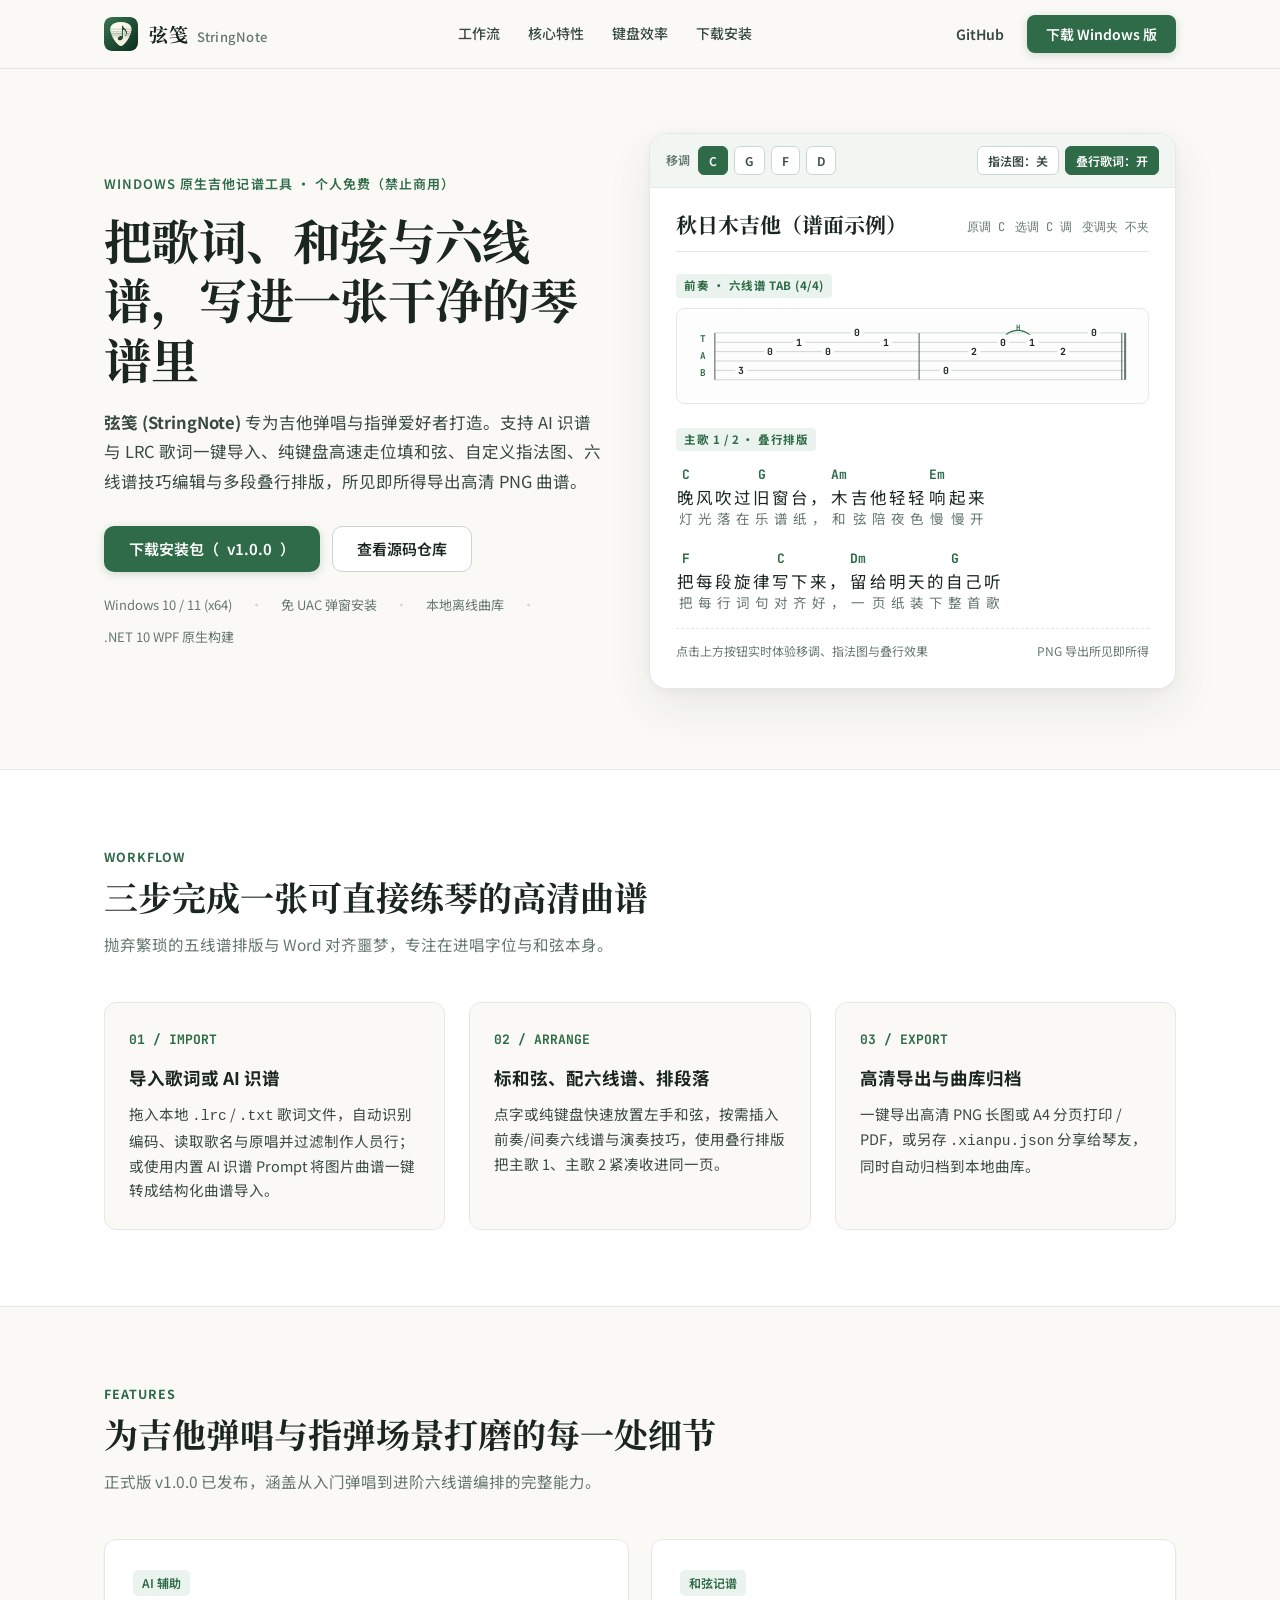
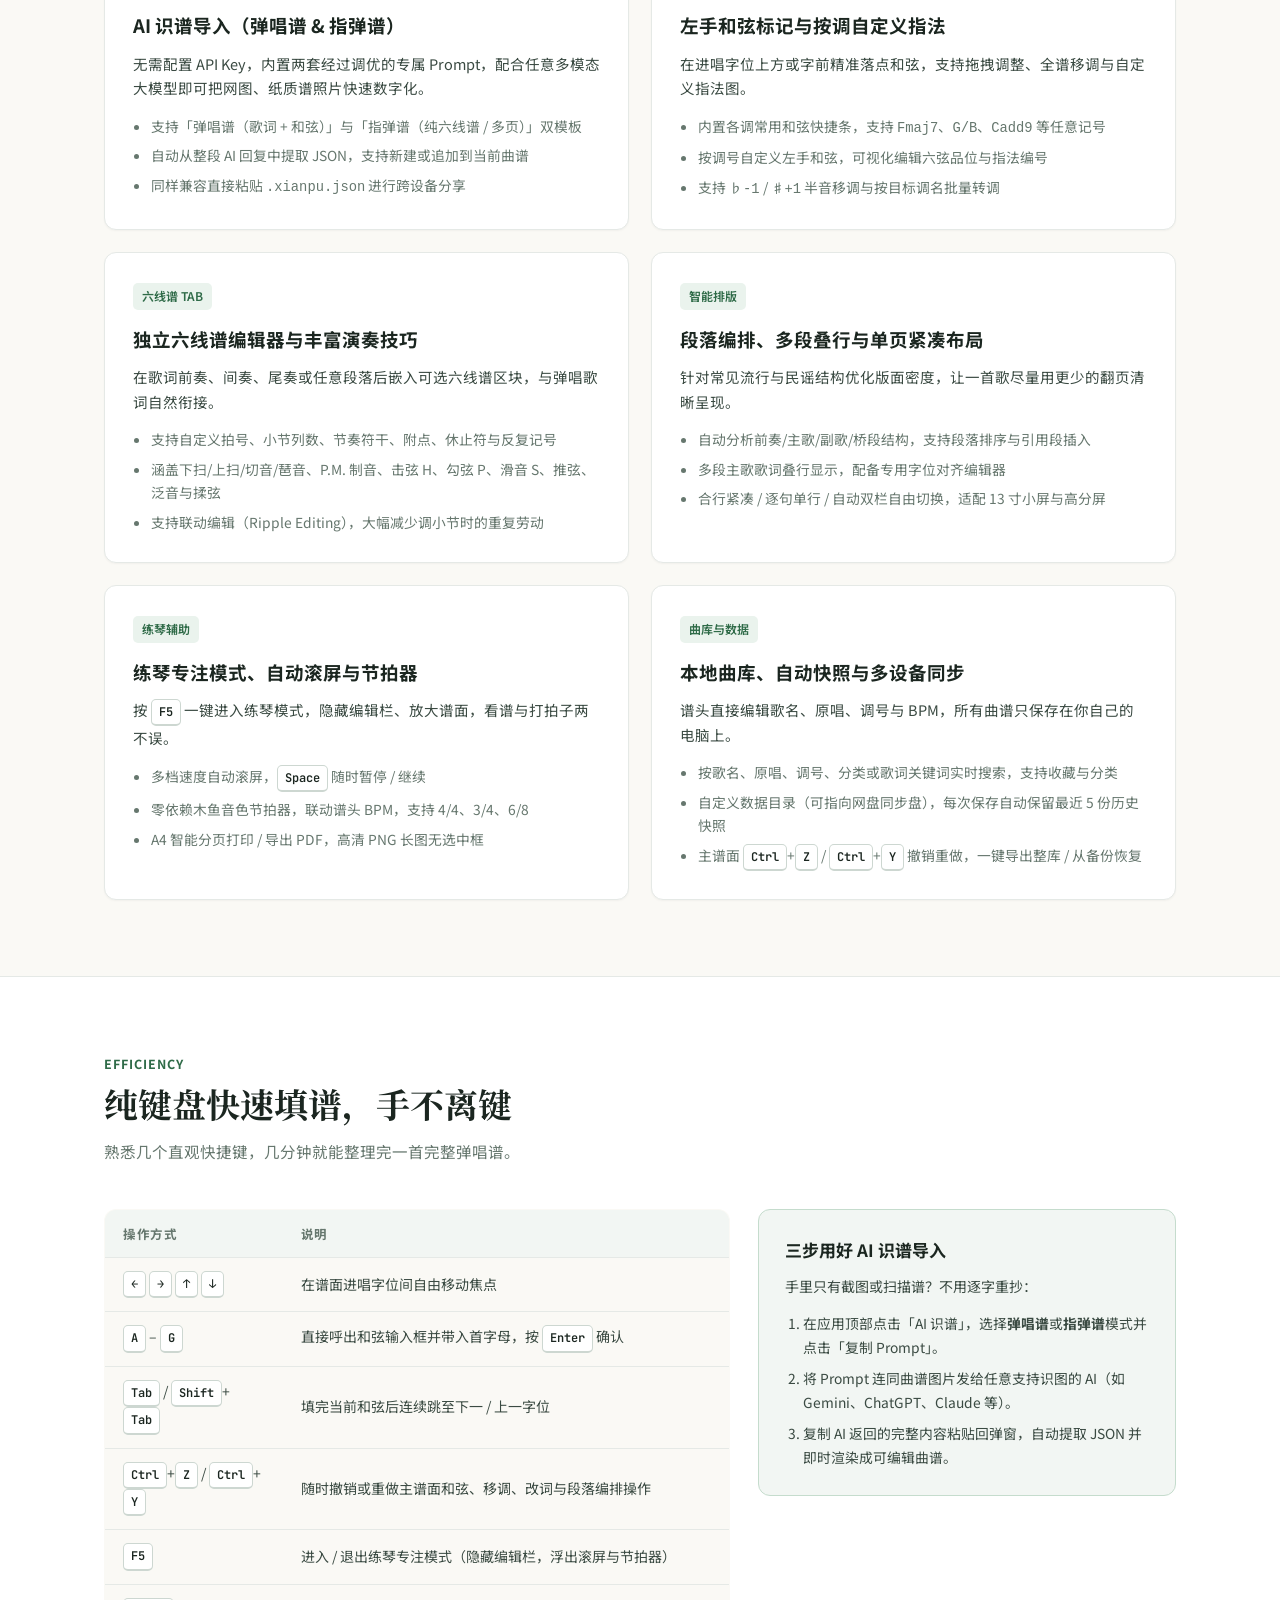
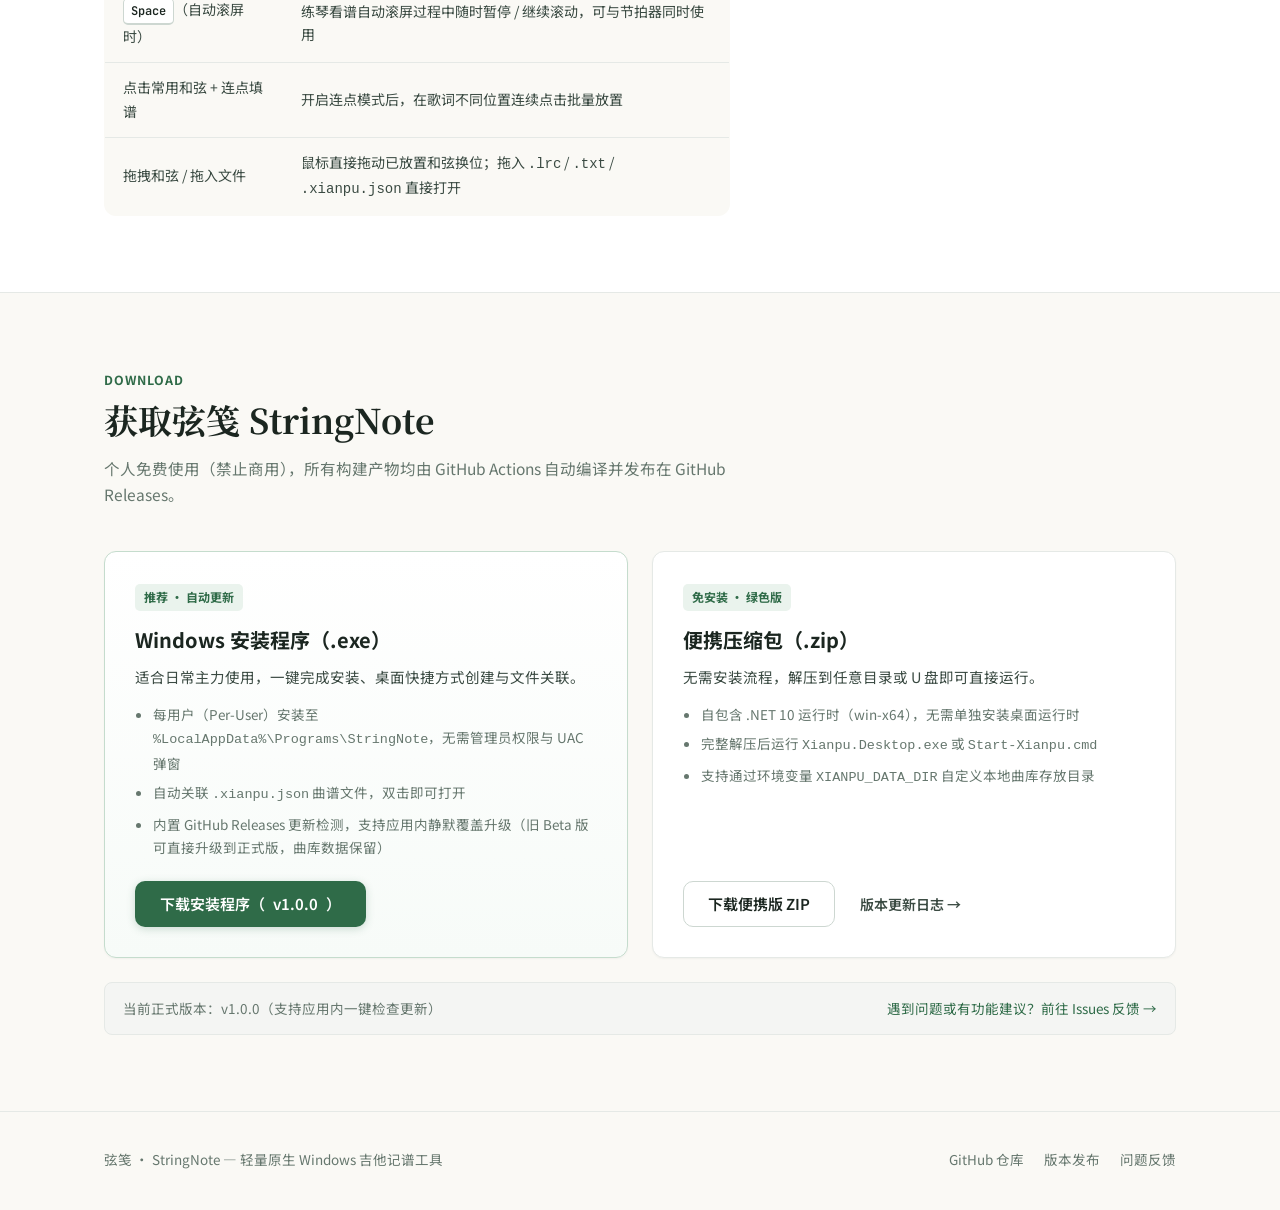
==== docs/index.html @ 348c4fc4 "docs: refresh README, AGENTS and site for v1.0.0 features" ====
<!DOCTYPE html>
<html lang="zh-CN">
<head>
  <meta charset="UTF-8" />
  <meta name="viewport" content="width=device-width, initial-scale=1.0" />
  <title>弦笺 · StringNote — Windows 原生吉他歌词与六线谱记谱工具</title>
  <meta name="description" content="弦笺 (StringNote) 是一款面向 Windows 的轻量原生吉他记谱桌面软件，支持 AI 识谱导入、LRC 歌词与左手和弦可视化标记、六线谱 TAB 编辑、多段叠行排版与高清 PNG 导出。" />
  <meta property="og:title" content="弦笺 · StringNote — 极简吉他弹唱与指弹记谱工具" />
  <meta property="og:description" content="导入 LRC 歌词或使用 AI 识谱，快速标记左手和弦与六线谱，导出紧凑高清曲谱图片。" />
  <meta property="og:type" content="website" />
  <meta property="og:url" content="https://li-songbai.github.io/StringNote/" />
  <link rel="icon" type="image/png" href="./favicon.png" />
  <link rel="apple-touch-icon" href="./logo.png" />
  <link rel="preconnect" href="https://fonts.googleapis.com" />
  <link rel="preconnect" href="https://fonts.gstatic.com" crossorigin />
  <link href="https://fonts.googleapis.com/css2?family=JetBrains+Mono:wght@500;700&family=Noto+Sans+SC:wght@400;500;600;700&family=Noto+Serif+SC:wght@600;700&display=swap" rel="stylesheet" />
  <link rel="stylesheet" href="./styles.css" />
</head>
<body>
  <header class="site-header">
    <div class="container header-inner">
      <a class="brand" href="#top" aria-label="弦笺 StringNote 首页">
        <img src="./logo.png" alt="弦笺 StringNote Logo" width="34" height="34" style="border-radius:8px; display:block;" />
        <span class="brand-text">
          <span class="brand-cn">弦笺</span>
          <span class="brand-en">StringNote</span>
        </span>
      </a>

      <nav class="nav-links" aria-label="主导航">
        <a href="#workflow">工作流</a>
        <a href="#features">核心特性</a>
        <a href="#shortcuts">键盘效率</a>
        <a href="#download">下载安装</a>
      </nav>

      <div class="header-actions">
        <a class="btn btn-ghost" href="https://github.com/li-songbai/StringNote" target="_blank" rel="noopener noreferrer">GitHub</a>
        <a class="btn btn-primary" href="#download">下载 Windows 版</a>
      </div>
    </div>
  </header>

  <main id="top">
    <!-- ─── Hero ──────────────────────────────────────────────── -->
    <section class="hero">
      <div class="container hero-grid">
        <div class="hero-copy">
          <p class="hero-eyebrow">Windows 原生吉他记谱工具 · 个人免费（禁止商用）</p>
          <h1 class="hero-title">把歌词、和弦与六线谱，写进一张干净的琴谱里</h1>
          <p class="hero-subtitle">
            <strong>弦笺 (StringNote)</strong> 专为吉他弹唱与指弹爱好者打造。支持 AI 识谱与 LRC 歌词一键导入、纯键盘高速走位填和弦、自定义指法图、六线谱技巧编辑与多段叠行排版，所见即所得导出高清 PNG 曲谱。
          </p>

          <div class="hero-cta">
            <a id="hero-download-btn" class="btn btn-primary btn-lg" href="https://github.com/li-songbai/StringNote/releases/latest/download/StringNote-Setup-1.0.0.exe" target="_blank" rel="noopener noreferrer">
              下载安装包（<span data-latest-version>v1.0.0</span>）
            </a>
            <a class="btn btn-secondary btn-lg" href="https://github.com/li-songbai/StringNote" target="_blank" rel="noopener noreferrer">
              查看源码仓库
            </a>
          </div>

          <div class="hero-meta">
            <span class="hero-meta-item">Windows 10 / 11 (x64)</span>
            <span class="meta-sep">·</span>
            <span class="hero-meta-item">免 UAC 弹窗安装</span>
            <span class="meta-sep">·</span>
            <span class="hero-meta-item">本地离线曲库</span>
            <span class="meta-sep">·</span>
            <span class="hero-meta-item">.NET 10 WPF 原生构建</span>
          </div>
        </div>

        <!-- ─── Interactive Score Sheet Preview ────────────────── -->
        <div class="sheet-stage" aria-label="交互式谱面预览">
          <div class="sheet-toolbar">
            <div class="sheet-controls-group" role="group" aria-label="一键移调体验">
              <span class="control-label">移调</span>
              <button type="button" class="chip-btn active" data-key="C">C</button>
              <button type="button" class="chip-btn" data-key="G">G</button>
              <button type="button" class="chip-btn" data-key="F">F</button>
              <button type="button" class="chip-btn" data-key="D">D</button>
            </div>
            <div class="sheet-controls-group">
              <button type="button" id="toggle-chord-mode" class="chip-btn">指法图：关</button>
              <button type="button" id="toggle-stacked-lyrics" class="chip-btn active">叠行歌词：开</button>
            </div>
          </div>

          <div class="sheet-body">
            <div class="sheet-song-head">
              <h2 class="sheet-song-title">秋日木吉他（谱面示例）</h2>
              <div class="sheet-song-tags">
                <span>原调 C</span>
                <span id="sheet-key-tag">选调 C 调</span>
                <span id="sheet-capo-tag">变调夹 不夹</span>
              </div>
            </div>

            <div class="sheet-part-label">前奏 · 六线谱 TAB (4/4)</div>
            <div class="sheet-tab-preview" aria-label="六线谱示例">
              <svg class="sheet-tab-svg" viewBox="0 0 520 82" xmlns="http://www.w3.org/2000/svg">
                <!-- TAB label -->
                <text x="10" y="25" font-family="JetBrains Mono, monospace" font-size="11" font-weight="700" fill="#2F6B48">T</text>
                <text x="10" y="45" font-family="JetBrains Mono, monospace" font-size="11" font-weight="700" fill="#2F6B48">A</text>
                <text x="10" y="65" font-family="JetBrains Mono, monospace" font-size="11" font-weight="700" fill="#2F6B48">B</text>
                <!-- 6 strings -->
                <g stroke="#C8D3CD" stroke-width="1">
                  <line x1="28" y1="14" x2="510" y2="14" />
                  <line x1="28" y1="25" x2="510" y2="25" />
                  <line x1="28" y1="36" x2="510" y2="36" />
                  <line x1="28" y1="47" x2="510" y2="47" />
                  <line x1="28" y1="58" x2="510" y2="58" />
                  <line x1="28" y1="69" x2="510" y2="69" />
                </g>
                <!-- Barlines -->
                <g stroke="#66776E" stroke-width="1.4">
                  <line x1="28" y1="14" x2="28" y2="69" />
                  <line x1="268" y1="14" x2="268" y2="69" />
                  <line x1="506" y1="14" x2="506" y2="69" />
                  <line x1="510" y1="14" x2="510" y2="69" stroke-width="2.4" />
                </g>
                <!-- Bar 1 arpeggio (C) -->
                <g font-family="JetBrains Mono, monospace" font-size="11.5" font-weight="700" fill="#1B2620" text-anchor="middle">
                  <rect x="52" y="51" width="14" height="13" fill="#FCFDFC" /><text x="59" y="62">3</text>
                  <rect x="86" y="29" width="14" height="13" fill="#FCFDFC" /><text x="93" y="40">0</text>
                  <rect x="120" y="18" width="14" height="13" fill="#FCFDFC" /><text x="127" y="29">1</text>
                  <rect x="154" y="29" width="14" height="13" fill="#FCFDFC" /><text x="161" y="40">0</text>
                  <rect x="188" y="7" width="14" height="13" fill="#FCFDFC" /><text x="195" y="18">0</text>
                  <rect x="222" y="18" width="14" height="13" fill="#FCFDFC" /><text x="229" y="29">1</text>
                </g>
                <!-- Bar 2 arpeggio with Hammer-on (Am) -->
                <g font-family="JetBrains Mono, monospace" font-size="11.5" font-weight="700" fill="#1B2620" text-anchor="middle">
                  <rect x="292" y="51" width="14" height="13" fill="#FCFDFC" /><text x="299" y="62">0</text>
                  <rect x="326" y="29" width="14" height="13" fill="#FCFDFC" /><text x="333" y="40">2</text>
                  <rect x="360" y="18" width="14" height="13" fill="#FCFDFC" /><text x="367" y="29">0</text>
                  <rect x="394" y="18" width="14" height="13" fill="#FCFDFC" /><text x="401" y="29">1</text>
                  <path d="M 370 16 Q 384 6 398 16" fill="none" stroke="#2F6B48" stroke-width="1.3" />
                  <text x="384" y="10" font-size="8.5" fill="#2F6B48">H</text>
                  <rect x="430" y="29" width="14" height="13" fill="#FCFDFC" /><text x="437" y="40">2</text>
                  <rect x="466" y="7" width="14" height="13" fill="#FCFDFC" /><text x="473" y="18">0</text>
                </g>
              </svg>
            </div>

            <div class="sheet-part-label">主歌 1 / 2 · 叠行排版</div>
            <div id="interactive-lyrics" class="lyric-block"></div>

            <div class="sheet-hint">
              <span>点击上方按钮实时体验移调、指法图与叠行效果</span>
              <span>PNG 导出所见即所得</span>
            </div>
          </div>
        </div>
      </div>
    </section>

    <!-- ─── Workflow ──────────────────────────────────────────── -->
    <section id="workflow" class="section section-alt">
      <div class="container">
        <div class="section-header">
          <p class="section-kicker">Workflow</p>
          <h2 class="section-title">三步完成一张可直接练琴的高清曲谱</h2>
          <p class="section-desc">抛弃繁琐的五线谱排版与 Word 对齐噩梦，专注在进唱字位与和弦本身。</p>
        </div>

        <div class="workflow-grid">
          <article class="step-card">
            <div class="step-num">01 / IMPORT</div>
            <h3>导入歌词或 AI 识谱</h3>
            <p>拖入本地 <code>.lrc</code> / <code>.txt</code> 歌词文件，自动识别编码、读取歌名与原唱并过滤制作人员行；或使用内置 AI 识谱 Prompt 将图片曲谱一键转成结构化曲谱导入。</p>
          </article>
          <article class="step-card">
            <div class="step-num">02 / ARRANGE</div>
            <h3>标和弦、配六线谱、排段落</h3>
            <p>点字或纯键盘快速放置左手和弦，按需插入前奏/间奏六线谱与演奏技巧，使用叠行排版把主歌 1、主歌 2 紧凑收进同一页。</p>
          </article>
          <article class="step-card">
            <div class="step-num">03 / EXPORT</div>
            <h3>高清导出与曲库归档</h3>
            <p>一键导出高清 PNG 长图或 A4 分页打印 / PDF，或另存 <code>.xianpu.json</code> 分享给琴友，同时自动归档到本地曲库。</p>
          </article>
        </div>
      </div>
    </section>

    <!-- ─── Features ──────────────────────────────────────────── -->
    <section id="features" class="section">
      <div class="container">
        <div class="section-header">
          <p class="section-kicker">Features</p>
          <h2 class="section-title">为吉他弹唱与指弹场景打磨的每一处细节</h2>
          <p class="section-desc">正式版 <span data-latest-version>v1.0.0</span> 已发布，涵盖从入门弹唱到进阶六线谱编排的完整能力。</p>
        </div>

        <div class="feature-grid">
          <article class="feature-card">
            <span class="feature-tag">AI 辅助</span>
            <h3>AI 识谱导入（弹唱谱 &amp; 指弹谱）</h3>
            <p>无需配置 API Key，内置两套经过调优的专属 Prompt，配合任意多模态大模型即可把网图、纸质谱照片快速数字化。</p>
            <ul class="feature-list">
              <li>支持「弹唱谱（歌词 + 和弦）」与「指弹谱（纯六线谱 / 多页）」双模板</li>
              <li>自动从整段 AI 回复中提取 JSON，支持新建或追加到当前曲谱</li>
              <li>同样兼容直接粘贴 <code>.xianpu.json</code> 进行跨设备分享</li>
            </ul>
          </article>

          <article class="feature-card">
            <span class="feature-tag">和弦记谱</span>
            <h3>左手和弦标记与按调自定义指法</h3>
            <p>在进唱字位上方或字前精准落点和弦，支持拖拽调整、全谱移调与自定义指法图。</p>
            <ul class="feature-list">
              <li>内置各调常用和弦快捷条，支持 <code>Fmaj7</code>、<code>G/B</code>、<code>Cadd9</code> 等任意记号</li>
              <li>按调号自定义左手和弦，可视化编辑六弦品位与指法编号</li>
              <li>支持 <code>♭-1</code> / <code>♯+1</code> 半音移调与按目标调名批量转调</li>
            </ul>
          </article>

          <article class="feature-card">
            <span class="feature-tag">六线谱 TAB</span>
            <h3>独立六线谱编辑器与丰富演奏技巧</h3>
            <p>在歌词前奏、间奏、尾奏或任意段落后嵌入可选六线谱区块，与弹唱歌词自然衔接。</p>
            <ul class="feature-list">
              <li>支持自定义拍号、小节列数、节奏符干、附点、休止符与反复记号</li>
              <li>涵盖下扫/上扫/切音/琶音、P.M. 制音、击弦 H、勾弦 P、滑音 S、推弦、泛音与揉弦</li>
              <li>支持联动编辑（Ripple Editing），大幅减少调小节时的重复劳动</li>
            </ul>
          </article>

          <article class="feature-card">
            <span class="feature-tag">智能排版</span>
            <h3>段落编排、多段叠行与单页紧凑布局</h3>
            <p>针对常见流行与民谣结构优化版面密度，让一首歌尽量用更少的翻页清晰呈现。</p>
            <ul class="feature-list">
              <li>自动分析前奏/主歌/副歌/桥段结构，支持段落排序与引用段插入</li>
              <li>多段主歌歌词叠行显示，配备专用字位对齐编辑器</li>
              <li>合行紧凑 / 逐句单行 / 自动双栏自由切换，适配 13 寸小屏与高分屏</li>
            </ul>
          </article>
          <article class="feature-card">
            <span class="feature-tag">练琴辅助</span>
            <h3>练琴专注模式、自动滚屏与节拍器</h3>
            <p>按 <kbd>F5</kbd> 一键进入练琴模式，隐藏编辑栏、放大谱面，看谱与打拍子两不误。</p>
            <ul class="feature-list">
              <li>多档速度自动滚屏，<kbd>Space</kbd> 随时暂停 / 继续</li>
              <li>零依赖木鱼音色节拍器，联动谱头 BPM，支持 4/4、3/4、6/8</li>
              <li>A4 智能分页打印 / 导出 PDF，高清 PNG 长图无选中框</li>
            </ul>
          </article>

          <article class="feature-card">
            <span class="feature-tag">曲库与数据</span>
            <h3>本地曲库、自动快照与多设备同步</h3>
            <p>谱头直接编辑歌名、原唱、调号与 BPM，所有曲谱只保存在你自己的电脑上。</p>
            <ul class="feature-list">
              <li>按歌名、原唱、调号、分类或歌词关键词实时搜索，支持收藏与分类</li>
              <li>自定义数据目录（可指向网盘同步盘），每次保存自动保留最近 5 份历史快照</li>
              <li>主谱面 <kbd>Ctrl</kbd>+<kbd>Z</kbd> / <kbd>Ctrl</kbd>+<kbd>Y</kbd> 撤销重做，一键导出整库 / 从备份恢复</li>
            </ul>
          </article>
        </div>
      </div>
    </section>

    <!-- ─── Shortcuts & AI Workflow ────────────────────────────── -->
    <section id="shortcuts" class="section section-alt">
      <div class="container">
        <div class="section-header">
          <p class="section-kicker">Efficiency</p>
          <h2 class="section-title">纯键盘快速填谱，手不离键</h2>
          <p class="section-desc">熟悉几个直观快捷键，几分钟就能整理完一首完整弹唱谱。</p>
        </div>

        <div class="shortcuts-wrap">
          <table class="shortcut-table">
            <thead>
              <tr>
                <th>操作方式</th>
                <th>说明</th>
              </tr>
            </thead>
            <tbody>
              <tr>
                <td><kbd>←</kbd> <kbd>→</kbd> <kbd>↑</kbd> <kbd>↓</kbd></td>
                <td>在谱面进唱字位间自由移动焦点</td>
              </tr>
              <tr>
                <td><kbd>A</kbd> – <kbd>G</kbd></td>
                <td>直接呼出和弦输入框并带入首字母，按 <kbd>Enter</kbd> 确认</td>
              </tr>
              <tr>
                <td><kbd>Tab</kbd> / <kbd>Shift</kbd>+<kbd>Tab</kbd></td>
                <td>填完当前和弦后连续跳至下一 / 上一字位</td>
              </tr>
              <tr>
                <td><kbd>Ctrl</kbd>+<kbd>Z</kbd> / <kbd>Ctrl</kbd>+<kbd>Y</kbd></td>
                <td>随时撤销或重做主谱面和弦、移调、改词与段落编排操作</td>
              </tr>
              <tr>
                <td><kbd>F5</kbd></td>
                <td>进入 / 退出练琴专注模式（隐藏编辑栏，浮出滚屏与节拍器）</td>
              </tr>
              <tr>
                <td><kbd>Space</kbd>（自动滚屏时）</td>
                <td>练琴看谱自动滚屏过程中随时暂停 / 继续滚动，可与节拍器同时使用</td>
              </tr>
              <tr>
                <td>点击常用和弦 + 连点填谱</td>
                <td>开启连点模式后，在歌词不同位置连续点击批量放置</td>
              </tr>
              <tr>
                <td>拖拽和弦 / 拖入文件</td>
                <td>鼠标直接拖动已放置和弦换位；拖入 <code>.lrc</code> / <code>.txt</code> / <code>.xianpu.json</code> 直接打开</td>
              </tr>
            </tbody>
          </table>

          <aside class="ai-tip-box">
            <h3>三步用好 AI 识谱导入</h3>
            <p>手里只有截图或扫描谱？不用逐字重抄：</p>
            <ol class="ai-steps">
              <li>在应用顶部点击「AI 识谱」，选择<strong>弹唱谱</strong>或<strong>指弹谱</strong>模式并点击「复制 Prompt」。</li>
              <li>将 Prompt 连同曲谱图片发给任意支持识图的 AI（如 Gemini、ChatGPT、Claude 等）。</li>
              <li>复制 AI 返回的完整内容粘贴回弹窗，自动提取 JSON 并即时渲染成可编辑曲谱。</li>
            </ol>
          </aside>
        </div>
      </div>
    </section>

    <!-- ─── Download ──────────────────────────────────────────── -->
    <section id="download" class="section">
      <div class="container">
        <div class="section-header">
          <p class="section-kicker">Download</p>
          <h2 class="section-title">获取弦笺 StringNote</h2>
          <p class="section-desc">个人免费使用（禁止商用），所有构建产物均由 GitHub Actions 自动编译并发布在 GitHub Releases。</p>
        </div>

        <div class="download-grid">
          <article class="download-card recommended">
            <div>
              <span class="download-badge">推荐 · 自动更新</span>
              <h3>Windows 安装程序（.exe）</h3>
              <p>适合日常主力使用，一键完成安装、桌面快捷方式创建与文件关联。</p>
              <ul class="download-notes">
                <li>每用户（Per-User）安装至 <code>%LocalAppData%\Programs\StringNote</code>，无需管理员权限与 UAC 弹窗</li>
                <li>自动关联 <code>.xianpu.json</code> 曲谱文件，双击即可打开</li>
                <li>内置 GitHub Releases 更新检测，支持应用内静默覆盖升级（旧 Beta 版可直接升级到正式版，曲库数据保留）</li>
              </ul>
            </div>
            <div class="download-actions">
              <a id="download-setup-btn" class="btn btn-primary btn-lg" href="https://github.com/li-songbai/StringNote/releases/latest/download/StringNote-Setup-1.0.0.exe" target="_blank" rel="noopener noreferrer">
                下载安装程序（<span data-latest-version>v1.0.0</span>）
              </a>
            </div>
          </article>

          <article class="download-card">
            <div>
              <span class="download-badge">免安装 · 绿色版</span>
              <h3>便携压缩包（.zip）</h3>
              <p>无需安装流程，解压到任意目录或 U 盘即可直接运行。</p>
              <ul class="download-notes">
                <li>自包含 .NET 10 运行时（win-x64），无需单独安装桌面运行时</li>
                <li>完整解压后运行 <code>Xianpu.Desktop.exe</code> 或 <code>Start-Xianpu.cmd</code></li>
                <li>支持通过环境变量 <code>XIANPU_DATA_DIR</code> 自定义本地曲库存放目录</li>
              </ul>
            </div>
            <div class="download-actions">
              <a id="download-portable-btn" class="btn btn-secondary btn-lg" href="https://github.com/li-songbai/StringNote/releases/latest/download/StringNote-Portable-win-x64-1.0.0.zip" target="_blank" rel="noopener noreferrer">
                下载便携版 ZIP
              </a>
              <a class="btn btn-ghost" href="https://github.com/li-songbai/StringNote/releases" target="_blank" rel="noopener noreferrer">
                版本更新日志 →
              </a>
            </div>
          </article>
        </div>

        <div class="release-status">
          <span id="release-meta-text">当前正式版本：v1.0.0（支持应用内一键检查更新）</span>
          <a href="https://github.com/li-songbai/StringNote/issues" target="_blank" rel="noopener noreferrer">遇到问题或有功能建议？前往 Issues 反馈 →</a>
        </div>
      </div>
    </section>
  </main>

  <footer class="site-footer">
    <div class="container footer-inner">
      <div>弦笺 · StringNote — 轻量原生 Windows 吉他记谱工具</div>
      <div class="footer-links">
        <a href="https://github.com/li-songbai/StringNote" target="_blank" rel="noopener noreferrer">GitHub 仓库</a>
        <a href="https://github.com/li-songbai/StringNote/releases" target="_blank" rel="noopener noreferrer">版本发布</a>
        <a href="https://github.com/li-songbai/StringNote/issues" target="_blank" rel="noopener noreferrer">问题反馈</a>
      </div>
    </div>
  </footer>

  <script src="./app.js"></script>
</body>
</html>
---- docs/styles.css ----
:root {
  --bg-paper: #FAF9F5;
  --bg-surface: #FFFFFF;
  --bg-tint: #F2F6F3;
  --bg-subtle: #F4F5F3;

  --brand: #2F6B48;
  --brand-hover: #245538;
  --brand-soft: #EAF3ED;
  --brand-border: #C5DCCD;

  --ink-primary: #1B2620;
  --ink-body: #3A4A42;
  --ink-muted: #66776E;
  --ink-faint: #8FA097;

  --border-subtle: #E5E9E6;
  --border-strong: #CDD7D1;

  --shadow-sm: 0 1px 2px rgba(27, 38, 32, 0.04);
  --shadow-md: 0 10px 30px rgba(27, 38, 32, 0.06), 0 2px 6px rgba(27, 38, 32, 0.03);
  --shadow-sheet: 0 18px 46px rgba(27, 38, 32, 0.08), 0 2px 8px rgba(27, 38, 32, 0.04);

  --radius-sm: 8px;
  --radius-md: 12px;
  --radius-lg: 18px;

  --font-serif: "Noto Serif SC", "Songti SC", "STSong", Georgia, serif;
  --font-sans: "Noto Sans SC", -apple-system, BlinkMacSystemFont, "Segoe UI", "Microsoft YaHei UI", sans-serif;
  --font-mono: "JetBrains Mono", "Cascadia Code", Consolas, monospace;

  --max-width: 1120px;
}

*, *::before, *::after {
  box-sizing: border-box;
}

html {
  scroll-behavior: smooth;
  font-size: 16px;
}

body {
  margin: 0;
  font-family: var(--font-sans);
  color: var(--ink-body);
  background-color: var(--bg-paper);
  line-height: 1.7;
  -webkit-font-smoothing: antialiased;
}

a {
  color: var(--brand);
  text-decoration: none;
  transition: color 0.18s ease;
}

a:hover {
  color: var(--brand-hover);
}

.container {
  width: 100%;
  max-width: var(--max-width);
  margin: 0 auto;
  padding: 0 24px;
}

/* ─── Header ─────────────────────────────────────────────── */
.site-header {
  position: sticky;
  top: 0;
  z-index: 50;
  background: rgba(250, 249, 245, 0.88);
  backdrop-filter: blur(12px);
  border-bottom: 1px solid var(--border-subtle);
}

.header-inner {
  display: flex;
  align-items: center;
  justify-content: space-between;
  height: 68px;
  gap: 20px;
}

.brand {
  display: inline-flex;
  align-items: center;
  gap: 11px;
  color: var(--ink-primary);
  font-weight: 700;
}

.brand-mark {
  width: 34px;
  height: 34px;
  border-radius: 9px;
  background: var(--brand);
  color: #FFFFFF;
  display: inline-flex;
  align-items: center;
  justify-content: center;
  font-family: var(--font-serif);
  font-size: 18px;
  font-weight: 700;
  box-shadow: 0 2px 6px rgba(47, 107, 72, 0.25);
}

.brand-text {
  display: flex;
  align-items: baseline;
  gap: 8px;
}

.brand-cn {
  font-family: var(--font-serif);
  font-size: 19px;
  letter-spacing: 0.04em;
}

.brand-en {
  font-size: 13px;
  font-weight: 500;
  color: var(--ink-muted);
  letter-spacing: 0.02em;
}

.nav-links {
  display: flex;
  align-items: center;
  gap: 28px;
}

.nav-links a {
  font-size: 14px;
  font-weight: 500;
  color: var(--ink-body);
}

.nav-links a:hover {
  color: var(--brand);
}

.header-actions {
  display: flex;
  align-items: center;
  gap: 10px;
}

/* ─── Buttons ────────────────────────────────────────────── */
.btn {
  display: inline-flex;
  align-items: center;
  justify-content: center;
  gap: 8px;
  padding: 10px 18px;
  border-radius: var(--radius-sm);
  font-size: 14px;
  font-weight: 600;
  line-height: 1.2;
  cursor: pointer;
  border: 1px solid transparent;
  transition: background-color 0.18s ease, border-color 0.18s ease, transform 0.14s ease, box-shadow 0.18s ease;
  white-space: nowrap;
}

.btn:active {
  transform: translateY(1px);
}

.btn-primary {
  background: var(--brand);
  color: #FFFFFF;
  box-shadow: 0 2px 8px rgba(47, 107, 72, 0.22);
}

.btn-primary:hover {
  background: var(--brand-hover);
  color: #FFFFFF;
  box-shadow: 0 4px 12px rgba(36, 85, 56, 0.28);
}

.btn-secondary {
  background: var(--bg-surface);
  color: var(--ink-primary);
  border-color: var(--border-strong);
}

.btn-secondary:hover {
  background: var(--bg-tint);
  border-color: var(--brand-border);
  color: var(--brand-hover);
}

.btn-ghost {
  background: transparent;
  color: var(--ink-body);
  padding: 8px 12px;
}

.btn-ghost:hover {
  background: var(--bg-tint);
  color: var(--brand);
}

.btn-lg {
  padding: 13px 24px;
  font-size: 15px;
  border-radius: 10px;
}

/* ─── Hero ───────────────────────────────────────────────── */
.hero {
  padding: 64px 0 80px;
}

.hero-grid {
  display: grid;
  grid-template-columns: minmax(0, 1.02fr) minmax(0, 1.08fr);
  gap: 48px;
  align-items: center;
}

.hero-eyebrow {
  font-size: 13px;
  font-weight: 600;
  letter-spacing: 0.08em;
  text-transform: uppercase;
  color: var(--brand);
  margin: 0 0 14px;
}

.hero-title {
  font-family: var(--font-serif);
  font-size: clamp(32px, 4.2vw, 48px);
  line-height: 1.24;
  letter-spacing: -0.015em;
  color: var(--ink-primary);
  margin: 0 0 20px;
  font-weight: 700;
}

.hero-subtitle {
  font-size: 16.5px;
  line-height: 1.78;
  color: var(--ink-body);
  margin: 0 0 30px;
  max-width: 520px;
}

.hero-cta {
  display: flex;
  flex-wrap: wrap;
  gap: 12px;
  margin-bottom: 22px;
}

.hero-meta {
  display: flex;
  flex-wrap: wrap;
  align-items: center;
  gap: 10px 18px;
  font-size: 13px;
  color: var(--ink-muted);
}

.hero-meta-item {
  display: inline-flex;
  align-items: center;
  gap: 6px;
}

.meta-sep {
  color: var(--border-strong);
}

/* ─── Interactive Score Sheet Preview ────────────────────── */
.sheet-stage {
  background: var(--bg-surface);
  border: 1px solid var(--border-subtle);
  border-radius: var(--radius-lg);
  box-shadow: var(--shadow-sheet);
  overflow: hidden;
}

.sheet-toolbar {
  display: flex;
  flex-wrap: wrap;
  align-items: center;
  justify-content: space-between;
  gap: 10px;
  padding: 12px 16px;
  background: var(--bg-tint);
  border-bottom: 1px solid var(--border-subtle);
}

.sheet-controls-group {
  display: flex;
  align-items: center;
  gap: 6px;
  flex-wrap: wrap;
}

.control-label {
  font-size: 12px;
  color: var(--ink-muted);
  margin-right: 2px;
  font-weight: 600;
}

.chip-btn {
  appearance: none;
  border: 1px solid var(--border-strong);
  background: var(--bg-surface);
  color: var(--ink-body);
  font-family: var(--font-sans);
  font-size: 12px;
  font-weight: 600;
  padding: 5px 10px;
  border-radius: 6px;
  cursor: pointer;
  transition: all 0.16s ease;
}

.chip-btn:hover {
  border-color: var(--brand);
  color: var(--brand);
}

.chip-btn.active {
  background: var(--brand);
  border-color: var(--brand);
  color: #FFFFFF;
}

.sheet-body {
  padding: 24px 26px 26px;
  background: var(--bg-surface);
}

.sheet-song-head {
  display: flex;
  align-items: flex-end;
  justify-content: space-between;
  gap: 12px;
  padding-bottom: 14px;
  margin-bottom: 18px;
  border-bottom: 1px solid var(--border-subtle);
}

.sheet-song-title {
  font-family: var(--font-serif);
  font-size: 21px;
  font-weight: 700;
  color: var(--ink-primary);
  margin: 0;
  line-height: 1.2;
}

.sheet-song-tags {
  display: flex;
  flex-wrap: wrap;
  gap: 10px;
  font-size: 12px;
  color: var(--ink-muted);
  font-family: var(--font-mono);
}

.sheet-part-label {
  display: inline-block;
  font-size: 11.5px;
  font-weight: 700;
  color: var(--brand);
  background: var(--brand-soft);
  padding: 2px 8px;
  border-radius: 4px;
  margin-bottom: 10px;
  letter-spacing: 0.04em;
}

.sheet-tab-preview {
  margin-bottom: 20px;
  padding: 12px 14px;
  border-radius: var(--radius-sm);
  background: #FCFDFC;
  border: 1px solid var(--border-subtle);
}

.sheet-tab-svg {
  width: 100%;
  height: auto;
  display: block;
}

.lyric-block {
  display: flex;
  flex-direction: column;
  gap: 16px;
}

.lyric-line {
  display: flex;
  flex-wrap: wrap;
  align-items: flex-end;
  row-gap: 6px;
}

.lyric-cell {
  display: inline-flex;
  flex-direction: column;
  align-items: center;
  min-width: 1.05em;
  position: relative;
}

.lyric-chord-slot {
  min-height: 22px;
  display: flex;
  align-items: flex-end;
  justify-content: center;
  margin-bottom: 3px;
}

.lyric-chord-slot.diagram-mode {
  min-height: 60px;
}

.chord-name-tag {
  font-family: var(--font-mono);
  font-size: 13px;
  font-weight: 700;
  color: var(--brand);
  padding: 0 3px;
  line-height: 1.2;
}

.chord-diagram-svg {
  width: 44px;
  height: 54px;
  display: block;
}

.lyric-char {
  font-size: 16.5px;
  color: var(--ink-primary);
  line-height: 1.4;
  padding: 0 1px;
}

.lyric-char-alt {
  font-size: 13.5px;
  color: var(--ink-muted);
  line-height: 1.45;
  padding: 0 1px;
}

.sheet-hint {
  margin-top: 16px;
  padding-top: 12px;
  border-top: 1px dashed var(--border-subtle);
  display: flex;
  align-items: center;
  justify-content: space-between;
  font-size: 12px;
  color: var(--ink-muted);
}

/* ─── Sections Common ────────────────────────────────────── */
.section {
  padding: 76px 0;
  border-top: 1px solid var(--border-subtle);
}

.section-alt {
  background: var(--bg-surface);
}

.section-header {
  max-width: 640px;
  margin-bottom: 44px;
}

.section-kicker {
  font-size: 12.5px;
  font-weight: 700;
  letter-spacing: 0.08em;
  text-transform: uppercase;
  color: var(--brand);
  margin: 0 0 8px;
}

.section-title {
  font-family: var(--font-serif);
  font-size: clamp(24px, 3vw, 34px);
  line-height: 1.3;
  color: var(--ink-primary);
  margin: 0 0 12px;
  font-weight: 700;
}

.section-desc {
  font-size: 15.5px;
  color: var(--ink-muted);
  margin: 0;
}

/* ─── Workflow Steps ─────────────────────────────────────── */
.workflow-grid {
  display: grid;
  grid-template-columns: repeat(3, minmax(0, 1fr));
  gap: 24px;
}

.step-card {
  background: var(--bg-paper);
  border: 1px solid var(--border-subtle);
  border-radius: var(--radius-md);
  padding: 26px 24px;
}

.step-num {
  font-family: var(--font-mono);
  font-size: 13px;
  font-weight: 700;
  color: var(--brand);
  margin-bottom: 12px;
}

.step-card h3 {
  font-size: 17.5px;
  color: var(--ink-primary);
  margin: 0 0 10px;
  font-weight: 700;
}

.step-card p {
  font-size: 14.5px;
  color: var(--ink-body);
  margin: 0;
}

/* ─── Feature Grid ───────────────────────────────────────── */
.feature-grid {
  display: grid;
  grid-template-columns: repeat(2, minmax(0, 1fr));
  gap: 22px;
}

.feature-card {
  background: var(--bg-surface);
  border: 1px solid var(--border-subtle);
  border-radius: var(--radius-md);
  padding: 28px;
  box-shadow: var(--shadow-sm);
  transition: border-color 0.2s ease, box-shadow 0.2s ease, transform 0.2s ease;
}

.feature-card:hover {
  border-color: var(--brand-border);
  box-shadow: var(--shadow-md);
  transform: translateY(-2px);
}

.feature-tag {
  display: inline-block;
  font-size: 12px;
  font-weight: 600;
  color: var(--brand);
  background: var(--brand-soft);
  padding: 3px 9px;
  border-radius: 5px;
  margin-bottom: 14px;
}

.feature-card h3 {
  font-size: 18.5px;
  color: var(--ink-primary);
  margin: 0 0 10px;
  font-weight: 700;
}

.feature-card p {
  font-size: 14.5px;
  color: var(--ink-body);
  margin: 0 0 14px;
}

.feature-list {
  margin: 0;
  padding-left: 18px;
  font-size: 13.8px;
  color: var(--ink-muted);
  display: flex;
  flex-direction: column;
  gap: 6px;
}

/* ─── Shortcuts Table ────────────────────────────────────── */
.shortcuts-wrap {
  display: grid;
  grid-template-columns: minmax(0, 1.2fr) minmax(0, 0.8fr);
  gap: 28px;
  align-items: start;
}

.shortcut-table {
  width: 100%;
  border-collapse: collapse;
  background: var(--bg-paper);
  border: 1px solid var(--border-subtle);
  border-radius: var(--radius-md);
  overflow: hidden;
}

.shortcut-table th,
.shortcut-table td {
  padding: 13px 18px;
  text-align: left;
  border-bottom: 1px solid var(--border-subtle);
  font-size: 14px;
}

.shortcut-table th {
  font-size: 12.5px;
  font-weight: 700;
  color: var(--ink-muted);
  background: var(--bg-tint);
  letter-spacing: 0.04em;
}

.shortcut-table tr:last-child td {
  border-bottom: none;
}

kbd {
  display: inline-block;
  padding: 2px 7px;
  font-family: var(--font-mono);
  font-size: 12px;
  font-weight: 600;
  color: var(--ink-primary);
  background: var(--bg-surface);
  border: 1px solid var(--border-strong);
  border-bottom-width: 2px;
  border-radius: 5px;
}

.ai-tip-box {
  background: var(--bg-tint);
  border: 1px solid var(--brand-border);
  border-radius: var(--radius-md);
  padding: 26px;
}

.ai-tip-box h3 {
  font-size: 17px;
  color: var(--ink-primary);
  margin: 0 0 10px;
}

.ai-tip-box p {
  font-size: 14px;
  color: var(--ink-body);
  margin: 0 0 14px;
}

.ai-steps {
  margin: 0;
  padding-left: 18px;
  font-size: 13.8px;
  color: var(--ink-body);
  display: flex;
  flex-direction: column;
  gap: 8px;
}

/* ─── Download Section ───────────────────────────────────── */
.download-grid {
  display: grid;
  grid-template-columns: repeat(2, minmax(0, 1fr));
  gap: 24px;
}

.download-card {
  background: var(--bg-surface);
  border: 1px solid var(--border-subtle);
  border-radius: var(--radius-md);
  padding: 30px;
  display: flex;
  flex-direction: column;
  justify-content: space-between;
  gap: 22px;
  box-shadow: var(--shadow-sm);
}

.download-card.recommended {
  border-color: var(--brand-border);
  background: linear-gradient(180deg, #FFFFFF 0%, #F7FBF8 100%);
}

.download-badge {
  display: inline-block;
  font-size: 12px;
  font-weight: 700;
  color: var(--brand);
  background: var(--brand-soft);
  padding: 3px 9px;
  border-radius: 5px;
  margin-bottom: 12px;
}

.download-card h3 {
  font-size: 20px;
  color: var(--ink-primary);
  margin: 0 0 8px;
}

.download-card p {
  font-size: 14.5px;
  color: var(--ink-body);
  margin: 0 0 14px;
}

.download-notes {
  margin: 0;
  padding-left: 18px;
  font-size: 13.5px;
  color: var(--ink-muted);
  display: flex;
  flex-direction: column;
  gap: 6px;
}

.download-actions {
  display: flex;
  flex-wrap: wrap;
  align-items: center;
  gap: 12px;
}

.release-status {
  margin-top: 24px;
  font-size: 13.5px;
  color: var(--ink-muted);
  display: flex;
  flex-wrap: wrap;
  align-items: center;
  justify-content: space-between;
  gap: 12px;
  padding: 14px 18px;
  border-radius: var(--radius-sm);
  background: var(--bg-subtle);
  border: 1px solid var(--border-subtle);
}

/* ─── Footer ─────────────────────────────────────────────── */
.site-footer {
  padding: 36px 0 48px;
  border-top: 1px solid var(--border-subtle);
  font-size: 13.5px;
  color: var(--ink-muted);
}

.footer-inner {
  display: flex;
  flex-wrap: wrap;
  align-items: center;
  justify-content: space-between;
  gap: 16px;
}

.footer-links {
  display: flex;
  flex-wrap: wrap;
  gap: 20px;
}

.footer-links a {
  color: var(--ink-muted);
}

.footer-links a:hover {
  color: var(--brand);
}

/* ─── Responsive ─────────────────────────────────────────── */
@media (max-width: 960px) {
  .hero {
    padding: 44px 0 56px;
  }

  .hero-grid,
  .shortcuts-wrap {
    grid-template-columns: 1fr;
    gap: 32px;
  }

  .workflow-grid {
    grid-template-columns: 1fr;
  }

  .feature-grid,
  .download-grid {
    grid-template-columns: 1fr;
  }
}

@media (max-width: 720px) {
  .nav-links {
    display: none;
  }

  .sheet-body {
    padding: 18px 16px 20px;
  }

  .sheet-song-head {
    flex-direction: column;
    align-items: flex-start;
  }

  .section {
    padding: 56px 0;
  }
}
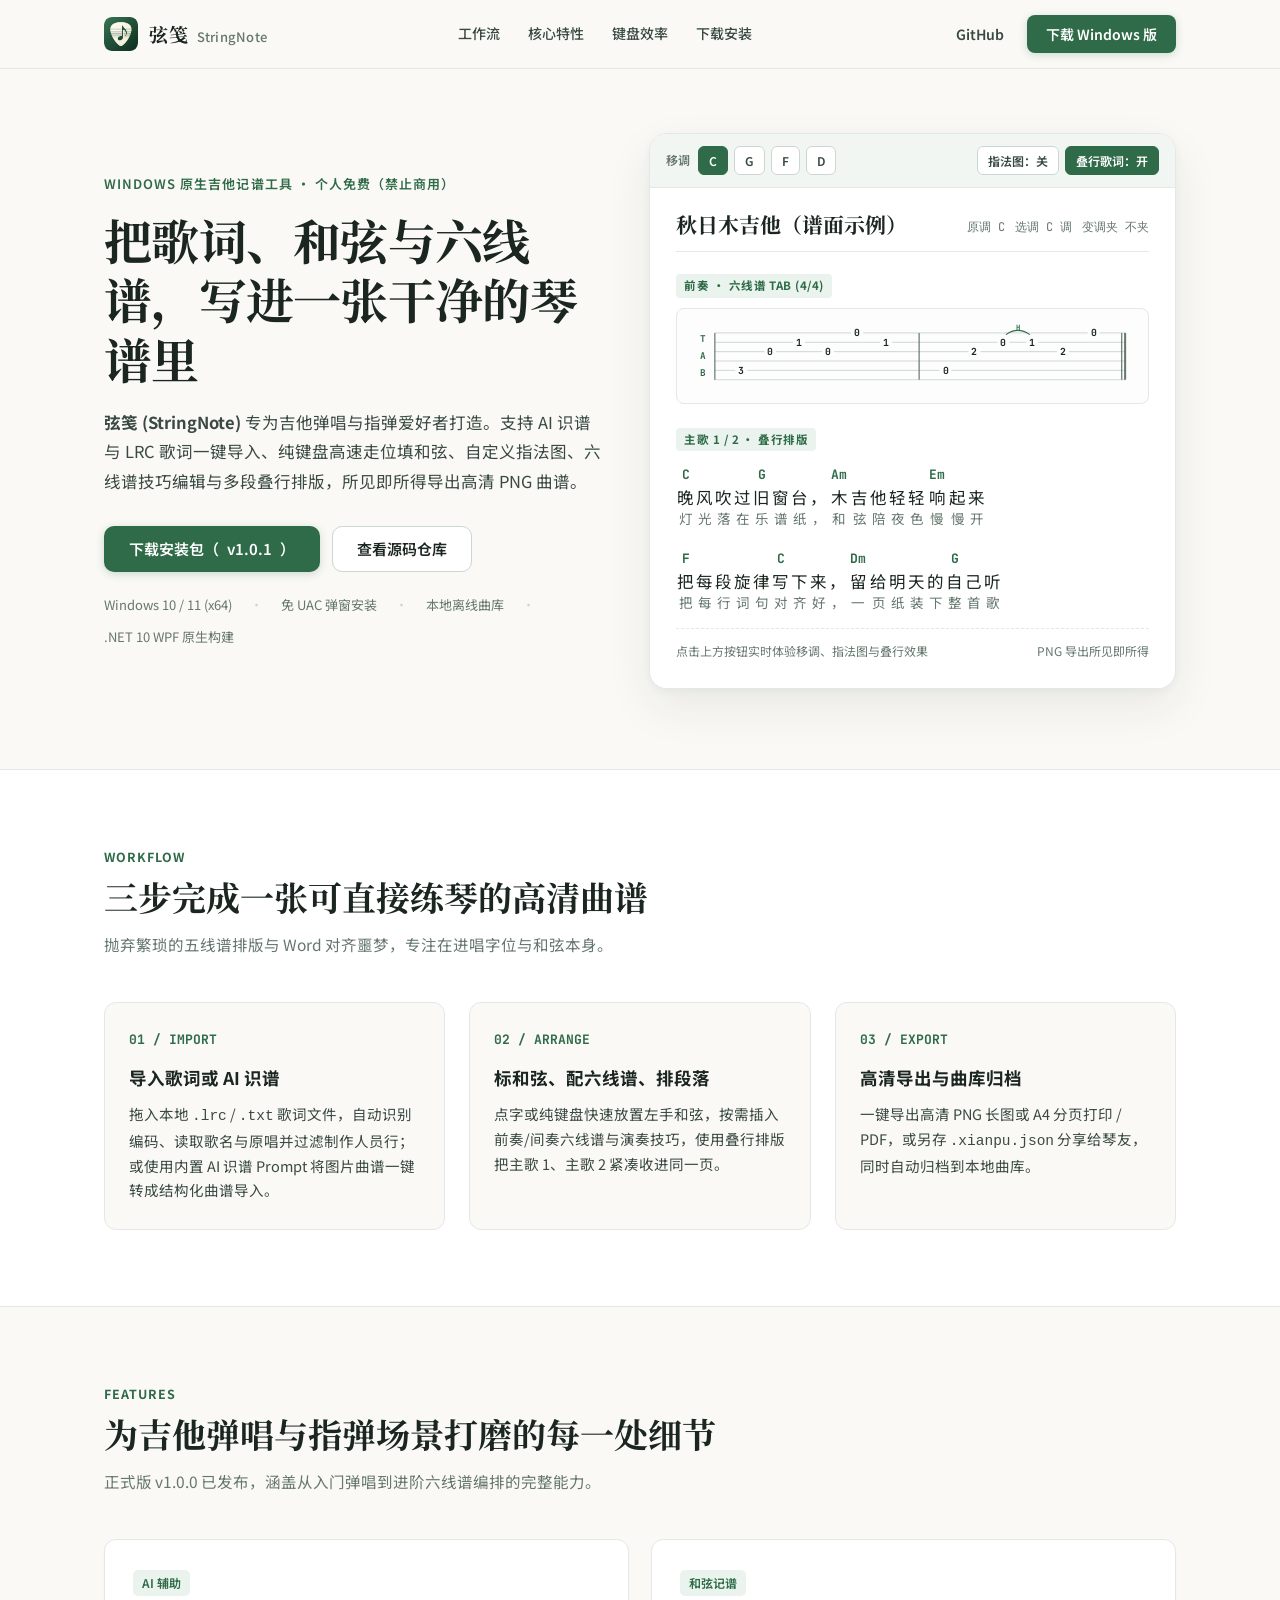
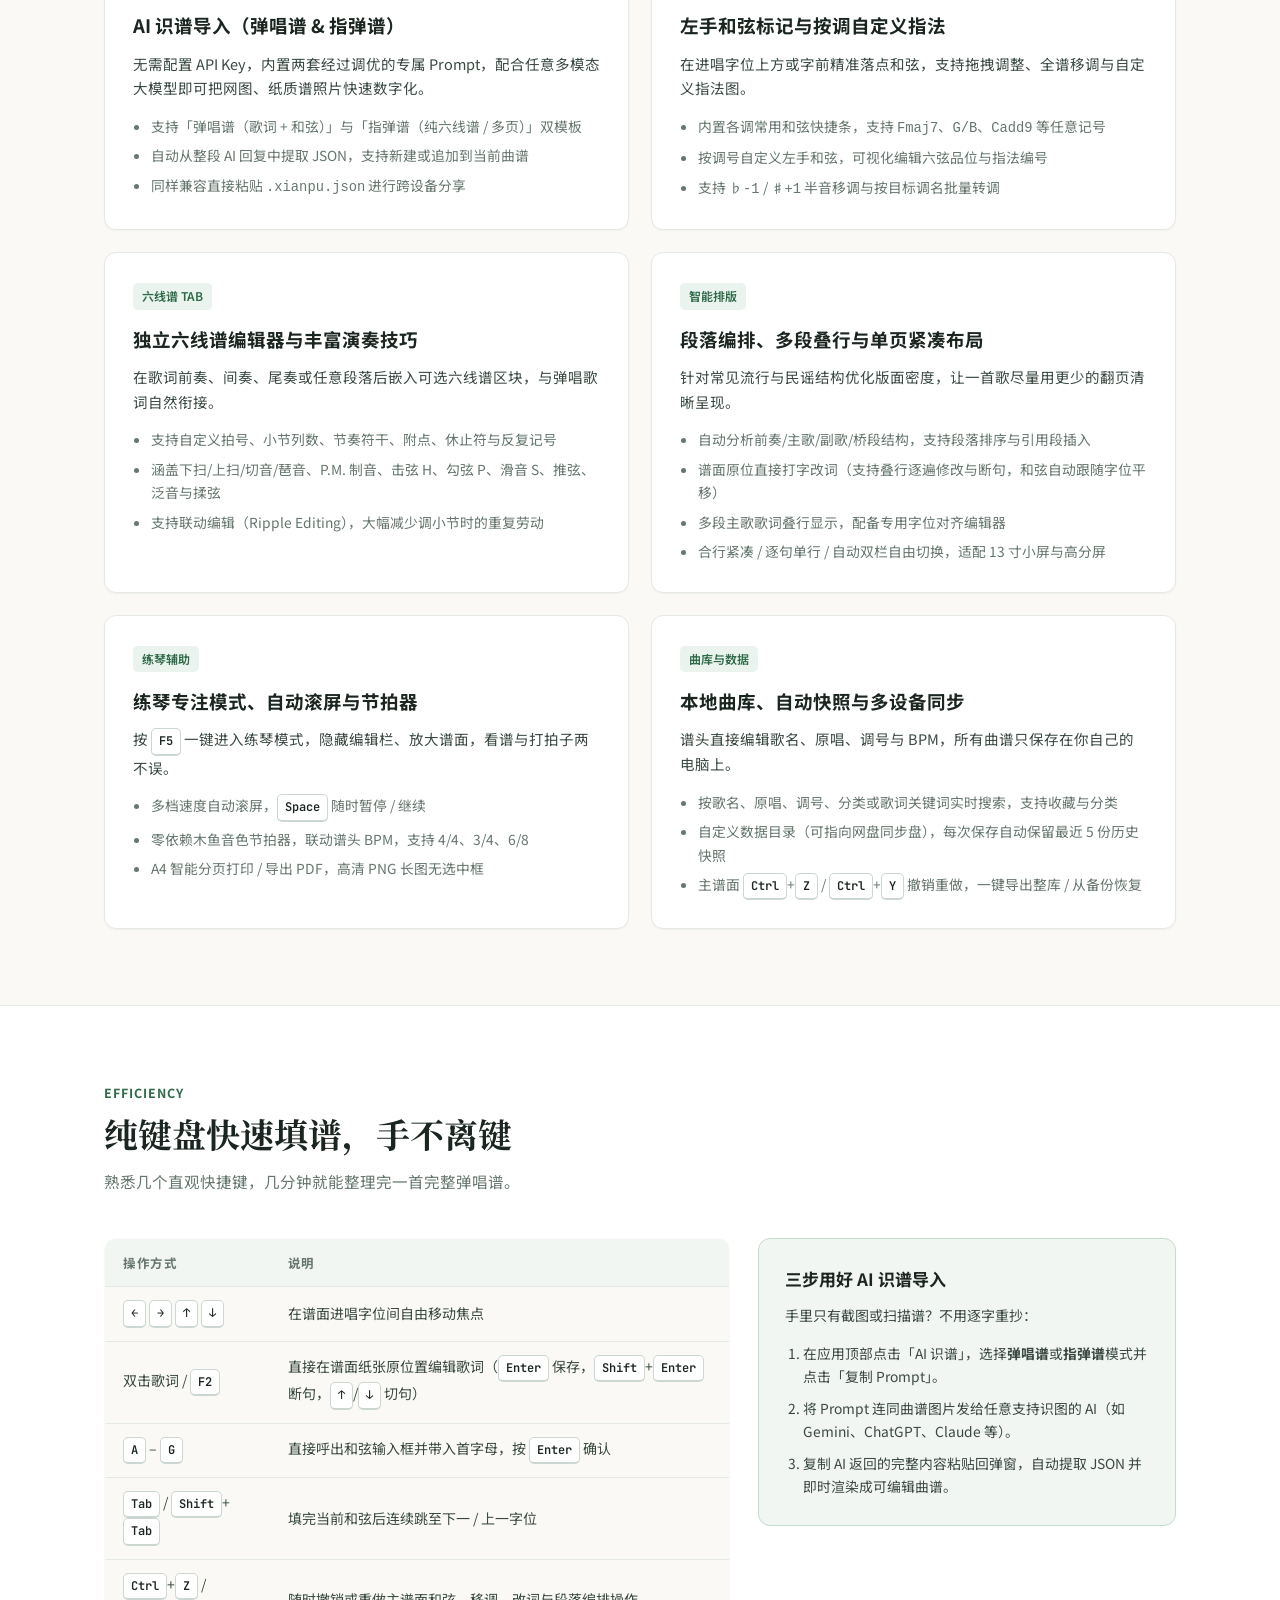
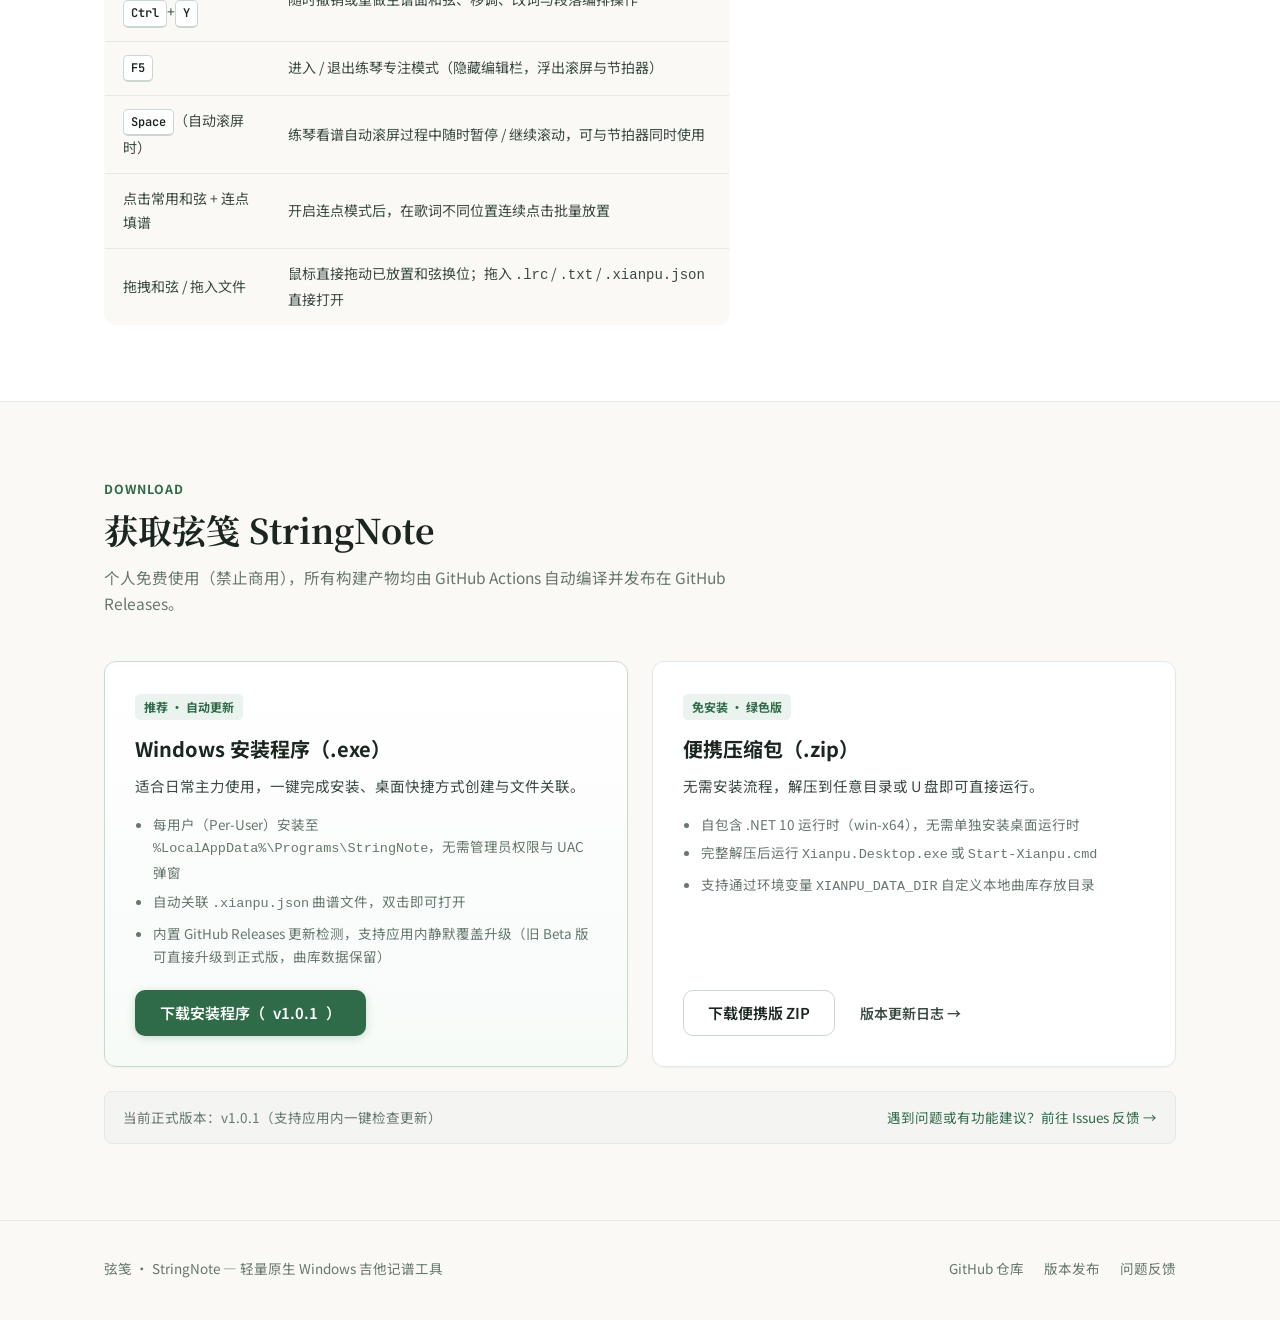
==== commit 509b27e1: "feat(release): v1.0.1 — 谱面原位歌词编辑、移调/顶栏交互修复与 AI 叠行对齐优化 1. 新增功能 - 支持在谱面纸张上直接原位编辑歌词（默认双击任意歌词句或按 F2 触发，支" ====
--- a/docs/index.html
+++ b/docs/index.html
@@ -53,8 +53,8 @@
           </p>
 
           <div class="hero-cta">
-            <a id="hero-download-btn" class="btn btn-primary btn-lg" href="https://github.com/li-songbai/StringNote/releases/latest/download/StringNote-Setup-1.0.0.exe" target="_blank" rel="noopener noreferrer">
-              下载安装包（<span data-latest-version>v1.0.0</span>）
+            <a id="hero-download-btn" class="btn btn-primary btn-lg" href="https://github.com/li-songbai/StringNote/releases/latest/download/StringNote-Setup-1.0.1.exe" target="_blank" rel="noopener noreferrer">
+              下载安装包（<span data-latest-version>v1.0.1</span>）
             </a>
             <a class="btn btn-secondary btn-lg" href="https://github.com/li-songbai/StringNote" target="_blank" rel="noopener noreferrer">
               查看源码仓库
@@ -234,6 +234,7 @@
             <p>针对常见流行与民谣结构优化版面密度，让一首歌尽量用更少的翻页清晰呈现。</p>
             <ul class="feature-list">
               <li>自动分析前奏/主歌/副歌/桥段结构，支持段落排序与引用段插入</li>
+              <li>谱面原位直接打字改词（支持叠行逐遍修改与断句，和弦自动跟随字位平移）</li>
               <li>多段主歌歌词叠行显示，配备专用字位对齐编辑器</li>
               <li>合行紧凑 / 逐句单行 / 自动双栏自由切换，适配 13 寸小屏与高分屏</li>
             </ul>
@@ -284,6 +285,10 @@
               <tr>
                 <td><kbd>←</kbd> <kbd>→</kbd> <kbd>↑</kbd> <kbd>↓</kbd></td>
                 <td>在谱面进唱字位间自由移动焦点</td>
+              </tr>
+              <tr>
+                <td>双击歌词 / <kbd>F2</kbd></td>
+                <td>直接在谱面纸张原位置编辑歌词（<kbd>Enter</kbd> 保存，<kbd>Shift</kbd>+<kbd>Enter</kbd> 断句，<kbd>↑</kbd>/<kbd>↓</kbd> 切句）</td>
               </tr>
               <tr>
                 <td><kbd>A</kbd> – <kbd>G</kbd></td>
@@ -351,8 +356,8 @@
               </ul>
             </div>
             <div class="download-actions">
-              <a id="download-setup-btn" class="btn btn-primary btn-lg" href="https://github.com/li-songbai/StringNote/releases/latest/download/StringNote-Setup-1.0.0.exe" target="_blank" rel="noopener noreferrer">
-                下载安装程序（<span data-latest-version>v1.0.0</span>）
+              <a id="download-setup-btn" class="btn btn-primary btn-lg" href="https://github.com/li-songbai/StringNote/releases/latest/download/StringNote-Setup-1.0.1.exe" target="_blank" rel="noopener noreferrer">
+                下载安装程序（<span data-latest-version>v1.0.1</span>）
               </a>
             </div>
           </article>
@@ -369,7 +374,7 @@
               </ul>
             </div>
             <div class="download-actions">
-              <a id="download-portable-btn" class="btn btn-secondary btn-lg" href="https://github.com/li-songbai/StringNote/releases/latest/download/StringNote-Portable-win-x64-1.0.0.zip" target="_blank" rel="noopener noreferrer">
+              <a id="download-portable-btn" class="btn btn-secondary btn-lg" href="https://github.com/li-songbai/StringNote/releases/latest/download/StringNote-Portable-win-x64-1.0.1.zip" target="_blank" rel="noopener noreferrer">
                 下载便携版 ZIP
               </a>
               <a class="btn btn-ghost" href="https://github.com/li-songbai/StringNote/releases" target="_blank" rel="noopener noreferrer">
@@ -380,7 +385,7 @@
         </div>
 
         <div class="release-status">
-          <span id="release-meta-text">当前正式版本：v1.0.0（支持应用内一键检查更新）</span>
+          <span id="release-meta-text">当前正式版本：v1.0.1（支持应用内一键检查更新）</span>
           <a href="https://github.com/li-songbai/StringNote/issues" target="_blank" rel="noopener noreferrer">遇到问题或有功能建议？前往 Issues 反馈 →</a>
         </div>
       </div>
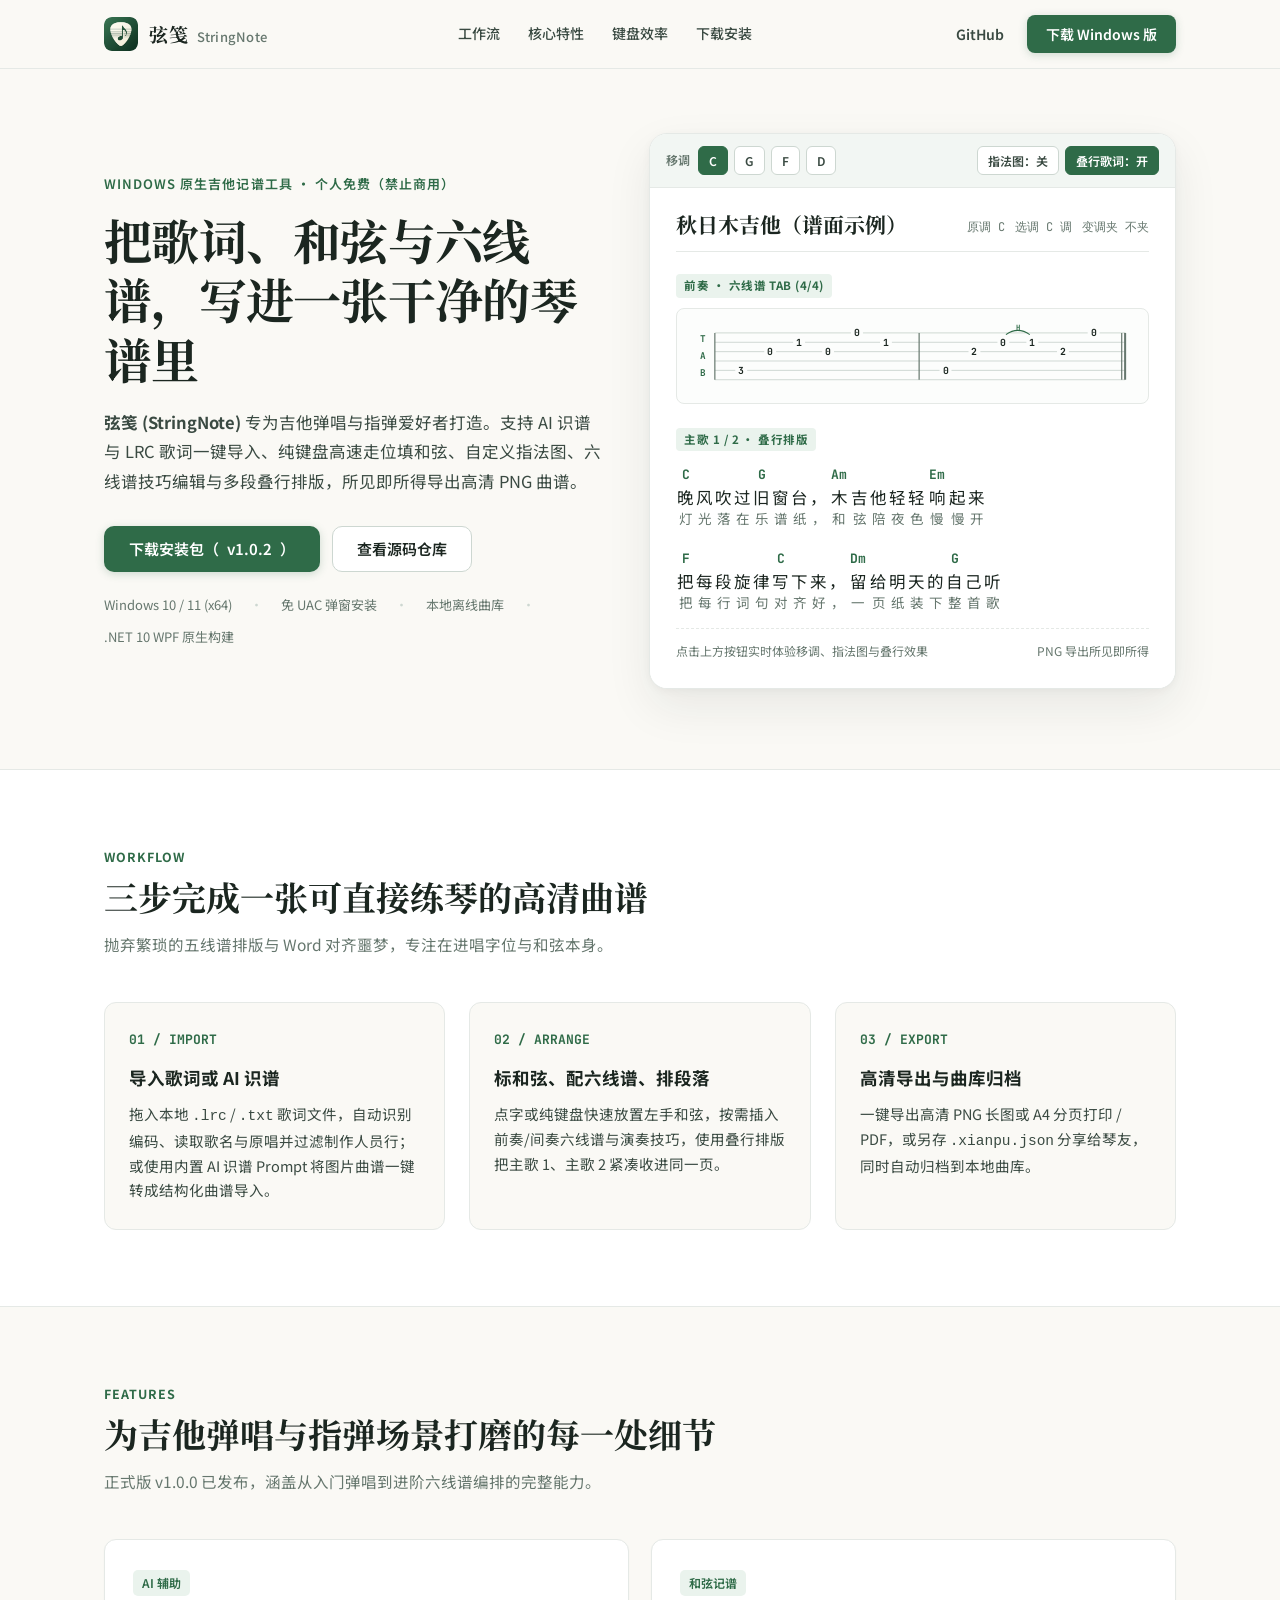
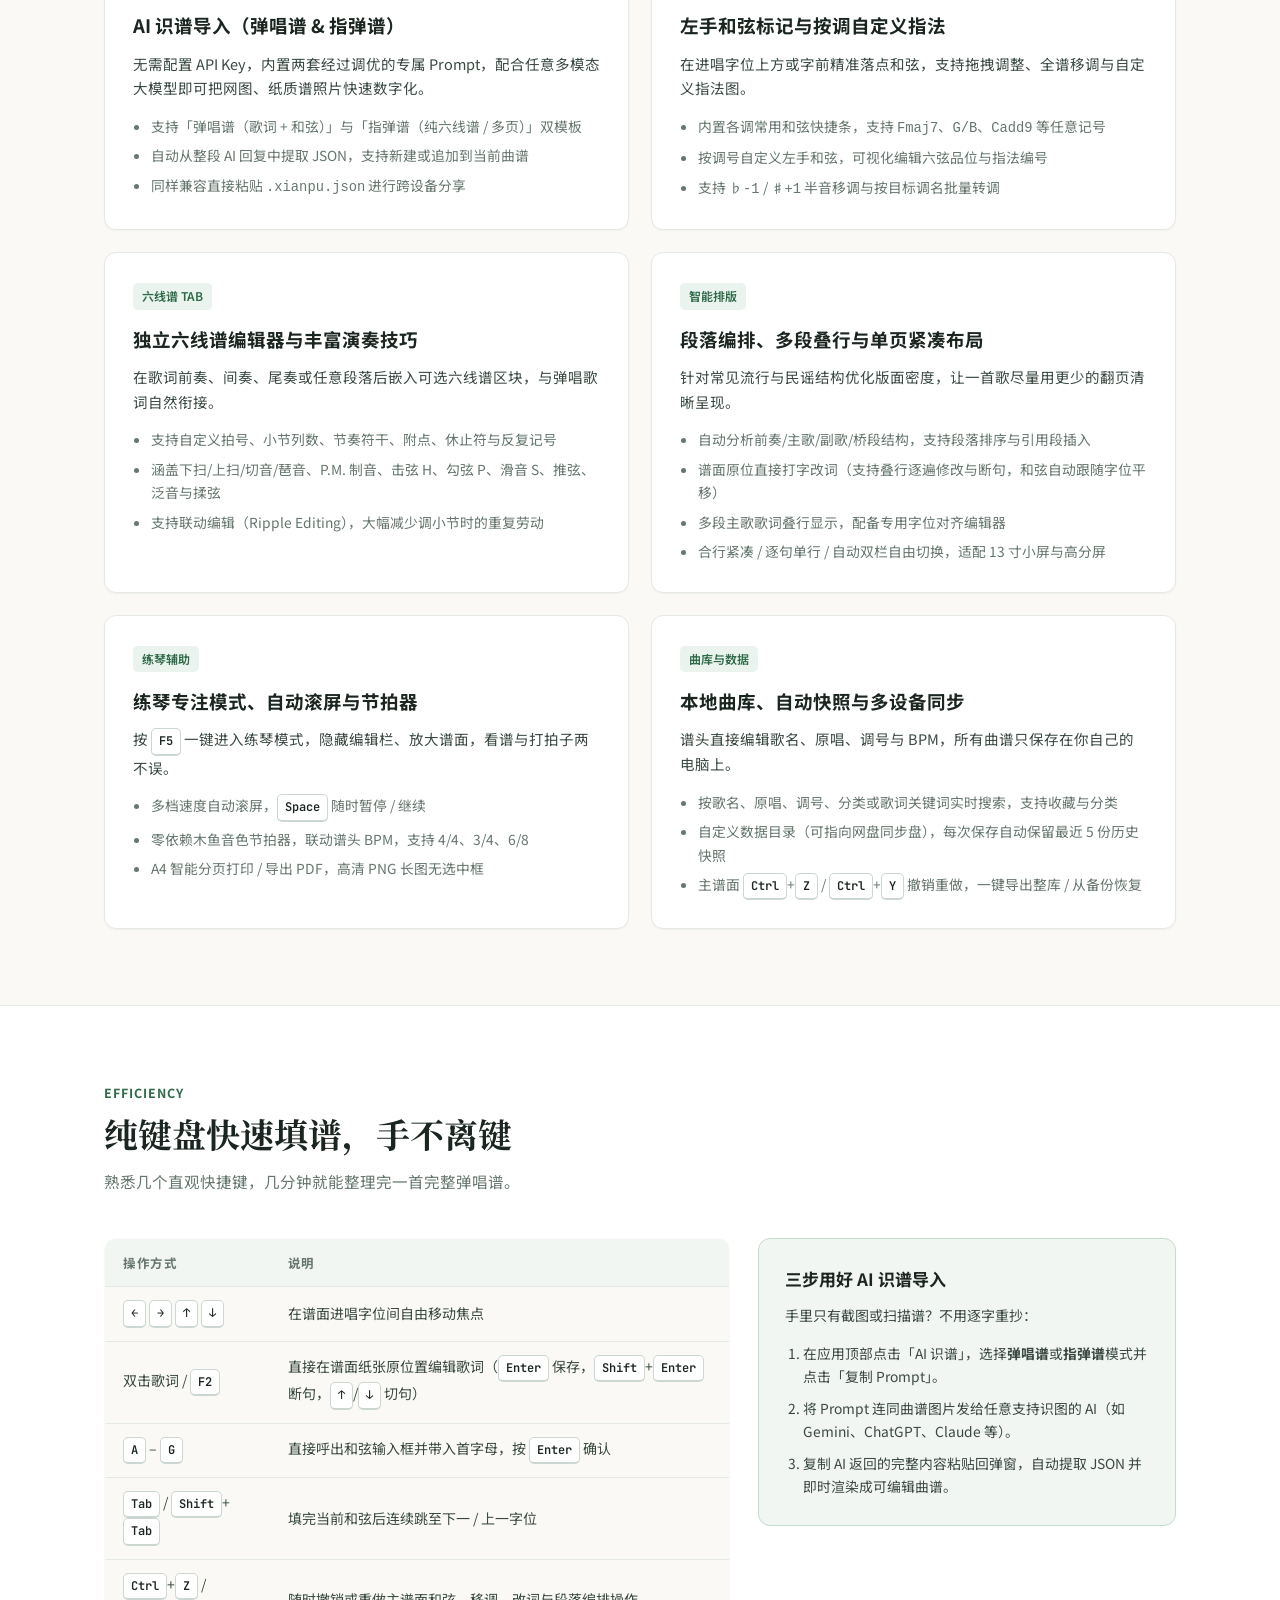
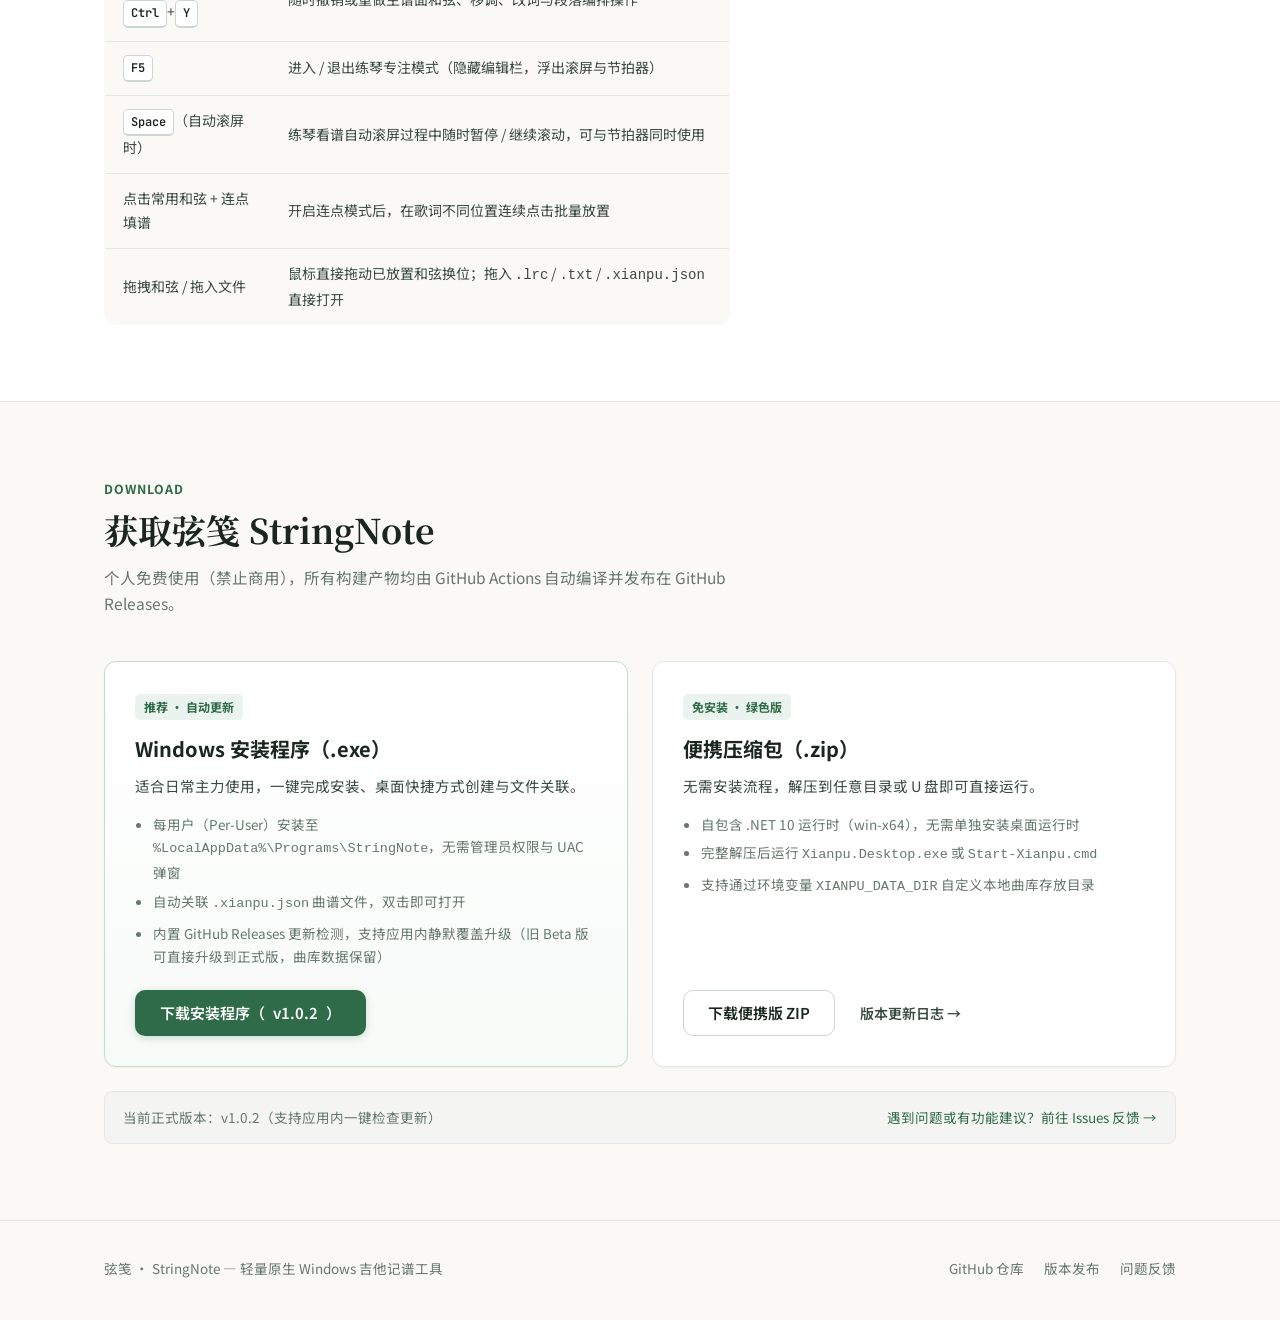
==== commit 7ee073a4: "fix(ui): v1.0.2 — 修复按钮悬停隐身、全局统一弹窗与菜单样式及退出自动保存 1. 问题修复 - 修复基础 Button ControlTemplate.Triggers 覆写 Chro" ====
--- a/docs/index.html
+++ b/docs/index.html
@@ -53,8 +53,8 @@
           </p>
 
           <div class="hero-cta">
-            <a id="hero-download-btn" class="btn btn-primary btn-lg" href="https://github.com/li-songbai/StringNote/releases/latest/download/StringNote-Setup-1.0.1.exe" target="_blank" rel="noopener noreferrer">
-              下载安装包（<span data-latest-version>v1.0.1</span>）
+            <a id="hero-download-btn" class="btn btn-primary btn-lg" href="https://github.com/li-songbai/StringNote/releases/latest/download/StringNote-Setup-1.0.2.exe" target="_blank" rel="noopener noreferrer">
+              下载安装包（<span data-latest-version>v1.0.2</span>）
             </a>
             <a class="btn btn-secondary btn-lg" href="https://github.com/li-songbai/StringNote" target="_blank" rel="noopener noreferrer">
               查看源码仓库
@@ -356,8 +356,8 @@
               </ul>
             </div>
             <div class="download-actions">
-              <a id="download-setup-btn" class="btn btn-primary btn-lg" href="https://github.com/li-songbai/StringNote/releases/latest/download/StringNote-Setup-1.0.1.exe" target="_blank" rel="noopener noreferrer">
-                下载安装程序（<span data-latest-version>v1.0.1</span>）
+              <a id="download-setup-btn" class="btn btn-primary btn-lg" href="https://github.com/li-songbai/StringNote/releases/latest/download/StringNote-Setup-1.0.2.exe" target="_blank" rel="noopener noreferrer">
+                下载安装程序（<span data-latest-version>v1.0.2</span>）
               </a>
             </div>
           </article>
@@ -374,7 +374,7 @@
               </ul>
             </div>
             <div class="download-actions">
-              <a id="download-portable-btn" class="btn btn-secondary btn-lg" href="https://github.com/li-songbai/StringNote/releases/latest/download/StringNote-Portable-win-x64-1.0.1.zip" target="_blank" rel="noopener noreferrer">
+              <a id="download-portable-btn" class="btn btn-secondary btn-lg" href="https://github.com/li-songbai/StringNote/releases/latest/download/StringNote-Portable-win-x64-1.0.2.zip" target="_blank" rel="noopener noreferrer">
                 下载便携版 ZIP
               </a>
               <a class="btn btn-ghost" href="https://github.com/li-songbai/StringNote/releases" target="_blank" rel="noopener noreferrer">
@@ -385,7 +385,7 @@
         </div>
 
         <div class="release-status">
-          <span id="release-meta-text">当前正式版本：v1.0.1（支持应用内一键检查更新）</span>
+          <span id="release-meta-text">当前正式版本：v1.0.2（支持应用内一键检查更新）</span>
           <a href="https://github.com/li-songbai/StringNote/issues" target="_blank" rel="noopener noreferrer">遇到问题或有功能建议？前往 Issues 反馈 →</a>
         </div>
       </div>
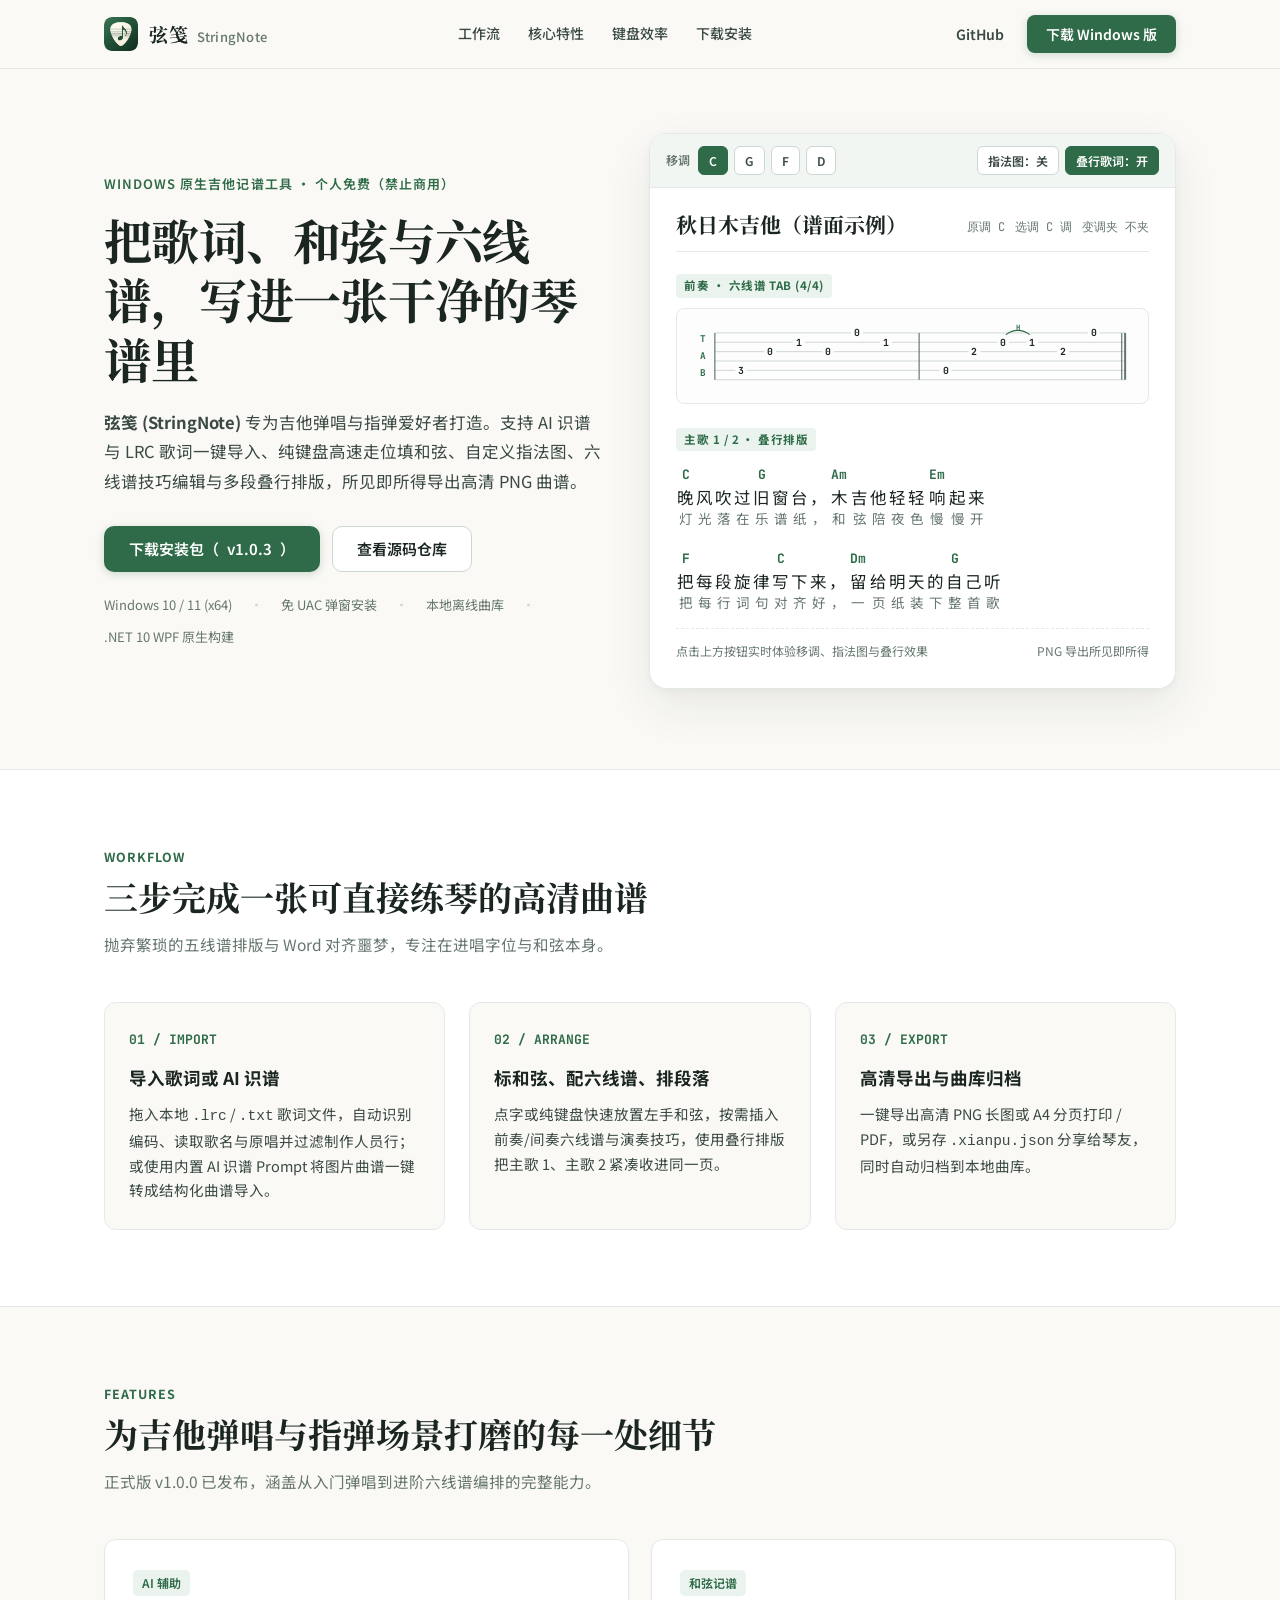
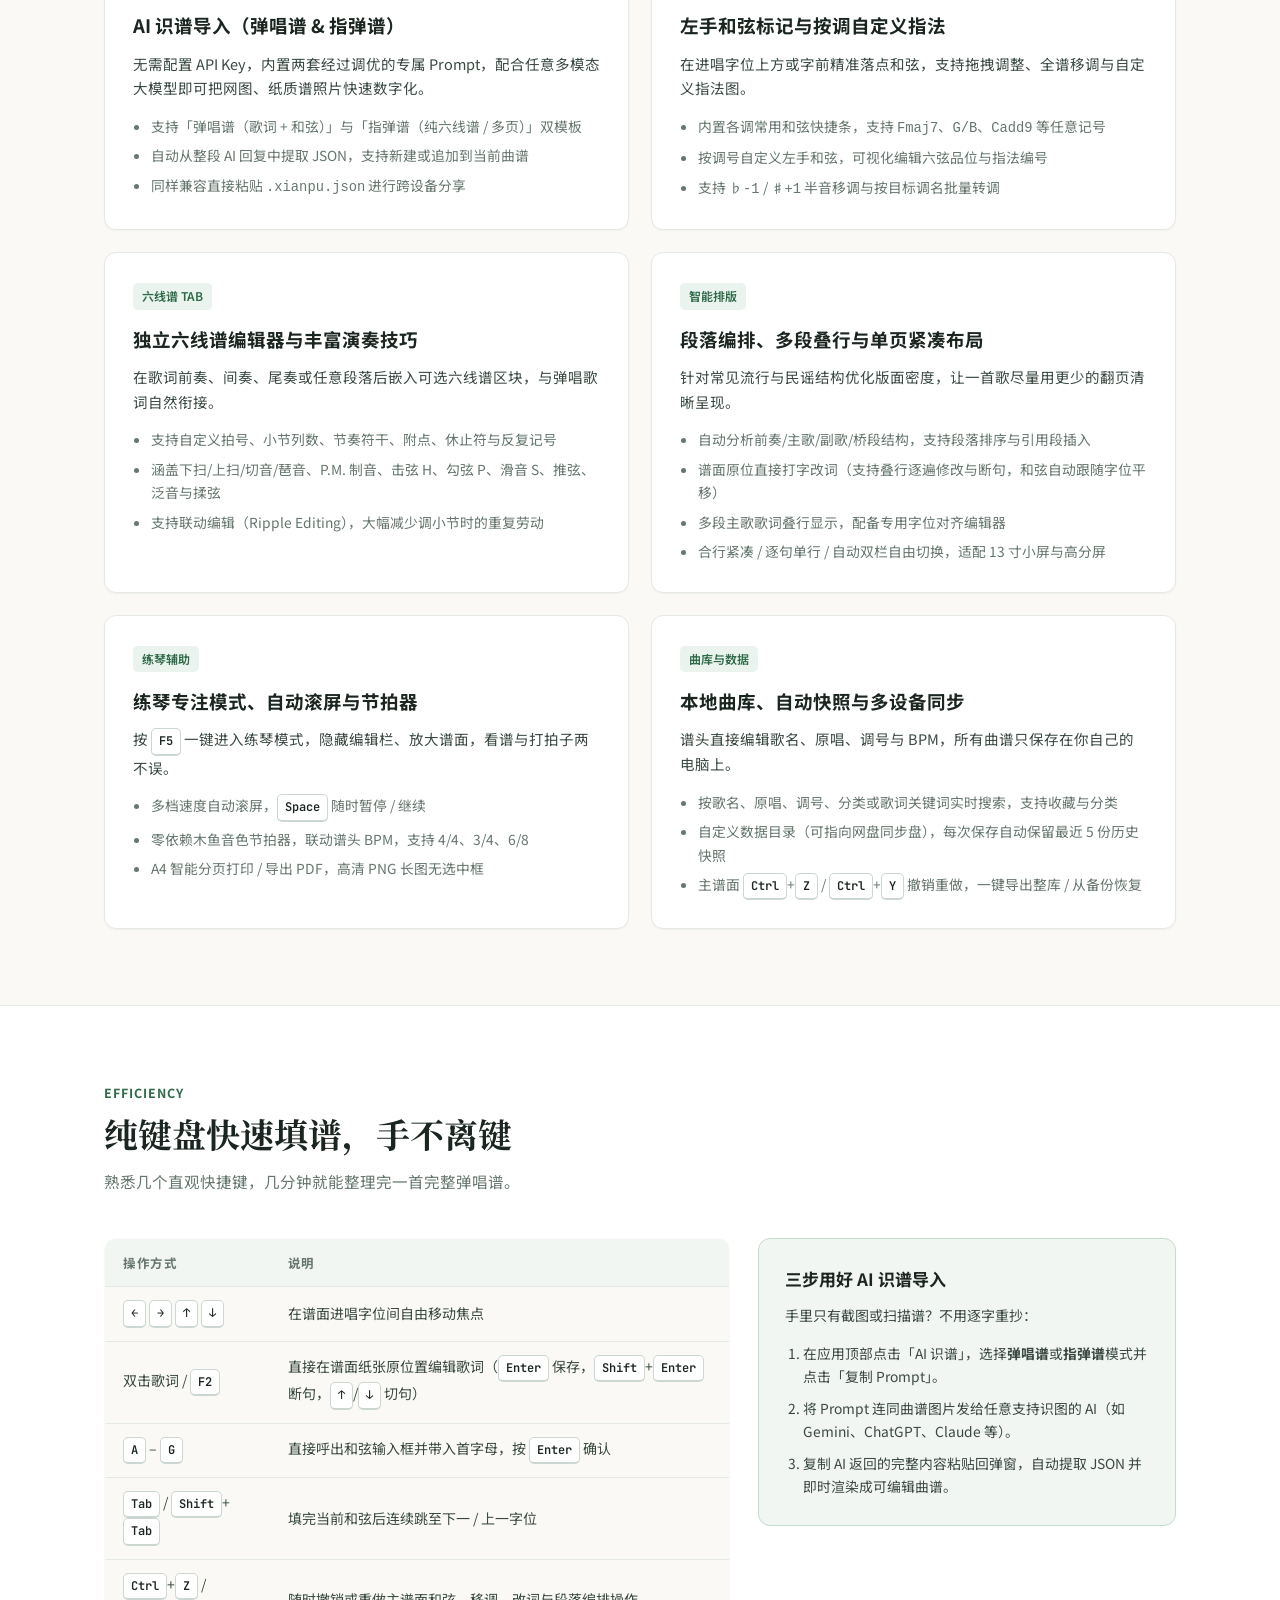
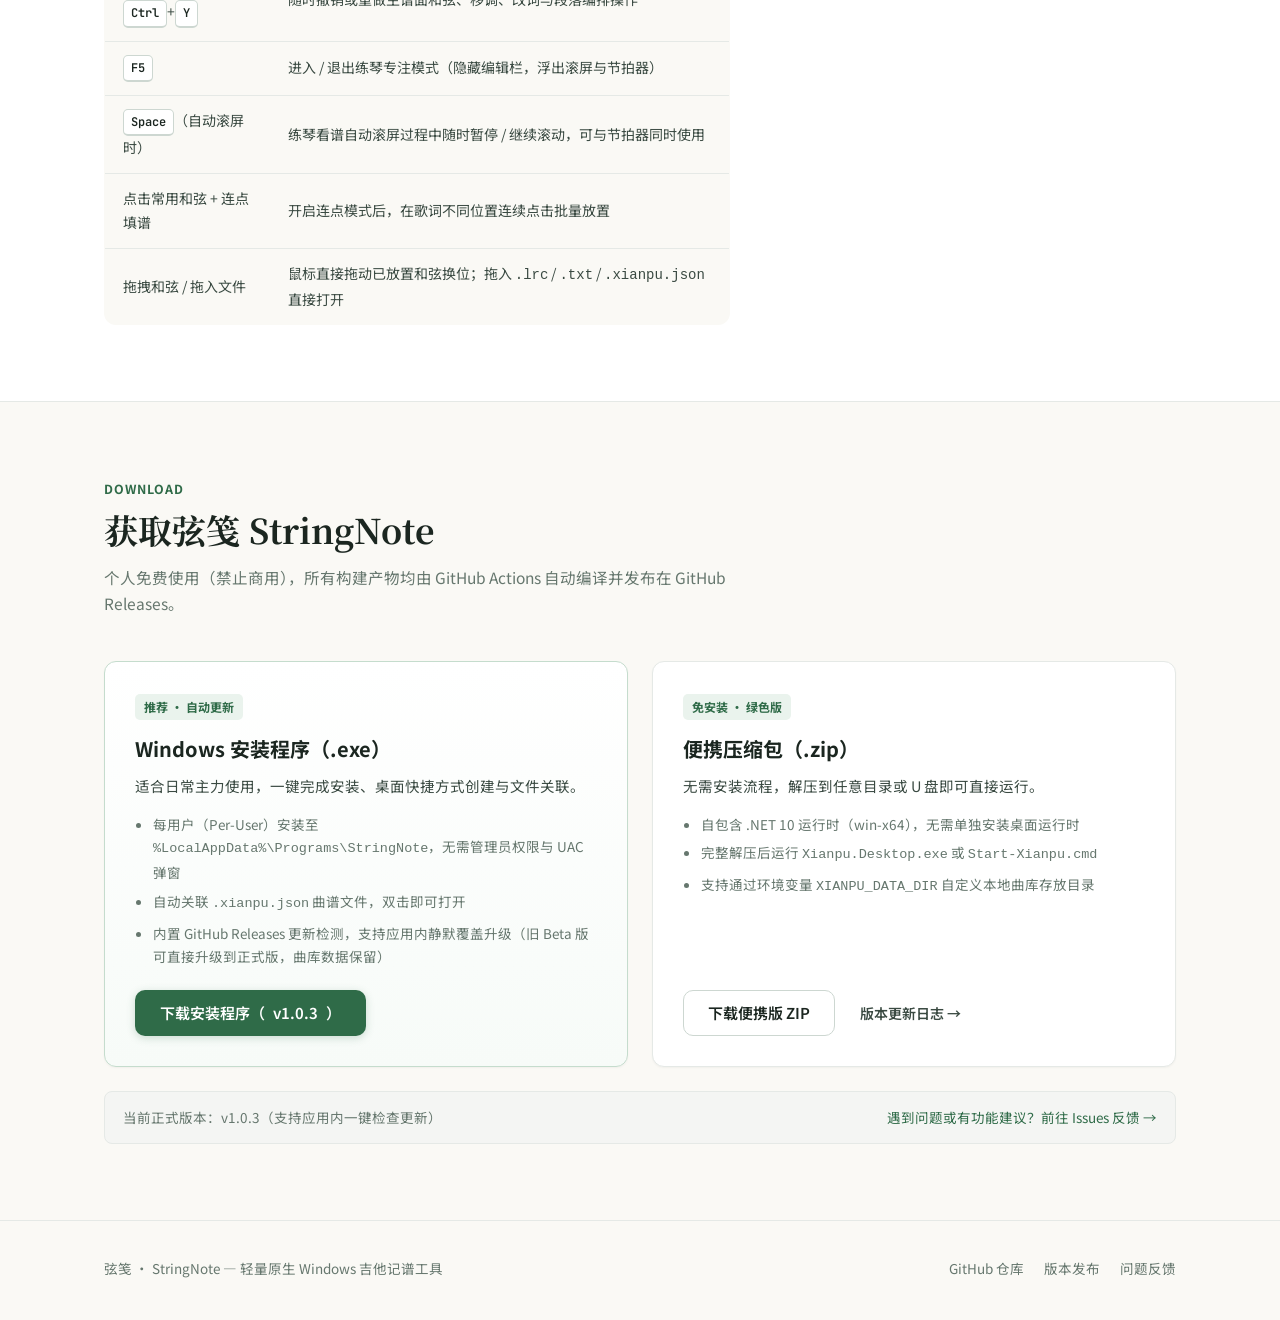
==== commit 30fbce7c: "fix(input): v1.0.3 — 修复 F2 原位改词、和弦输入免切中文输入法及全键盘焦点体验优化 1. 快捷键与输入法修复 - 修复 F2 原位改词在打开和弦浮层（Popup 独立句柄）、焦" ====
--- a/docs/index.html
+++ b/docs/index.html
@@ -53,8 +53,8 @@
           </p>
 
           <div class="hero-cta">
-            <a id="hero-download-btn" class="btn btn-primary btn-lg" href="https://github.com/li-songbai/StringNote/releases/latest/download/StringNote-Setup-1.0.2.exe" target="_blank" rel="noopener noreferrer">
-              下载安装包（<span data-latest-version>v1.0.2</span>）
+            <a id="hero-download-btn" class="btn btn-primary btn-lg" href="https://github.com/li-songbai/StringNote/releases/latest/download/StringNote-Setup-1.0.3.exe" target="_blank" rel="noopener noreferrer">
+              下载安装包（<span data-latest-version>v1.0.3</span>）
             </a>
             <a class="btn btn-secondary btn-lg" href="https://github.com/li-songbai/StringNote" target="_blank" rel="noopener noreferrer">
               查看源码仓库
@@ -356,8 +356,8 @@
               </ul>
             </div>
             <div class="download-actions">
-              <a id="download-setup-btn" class="btn btn-primary btn-lg" href="https://github.com/li-songbai/StringNote/releases/latest/download/StringNote-Setup-1.0.2.exe" target="_blank" rel="noopener noreferrer">
-                下载安装程序（<span data-latest-version>v1.0.2</span>）
+              <a id="download-setup-btn" class="btn btn-primary btn-lg" href="https://github.com/li-songbai/StringNote/releases/latest/download/StringNote-Setup-1.0.3.exe" target="_blank" rel="noopener noreferrer">
+                下载安装程序（<span data-latest-version>v1.0.3</span>）
               </a>
             </div>
           </article>
@@ -374,7 +374,7 @@
               </ul>
             </div>
             <div class="download-actions">
-              <a id="download-portable-btn" class="btn btn-secondary btn-lg" href="https://github.com/li-songbai/StringNote/releases/latest/download/StringNote-Portable-win-x64-1.0.2.zip" target="_blank" rel="noopener noreferrer">
+              <a id="download-portable-btn" class="btn btn-secondary btn-lg" href="https://github.com/li-songbai/StringNote/releases/latest/download/StringNote-Portable-win-x64-1.0.3.zip" target="_blank" rel="noopener noreferrer">
                 下载便携版 ZIP
               </a>
               <a class="btn btn-ghost" href="https://github.com/li-songbai/StringNote/releases" target="_blank" rel="noopener noreferrer">
@@ -385,7 +385,7 @@
         </div>
 
         <div class="release-status">
-          <span id="release-meta-text">当前正式版本：v1.0.2（支持应用内一键检查更新）</span>
+          <span id="release-meta-text">当前正式版本：v1.0.3（支持应用内一键检查更新）</span>
           <a href="https://github.com/li-songbai/StringNote/issues" target="_blank" rel="noopener noreferrer">遇到问题或有功能建议？前往 Issues 反馈 →</a>
         </div>
       </div>
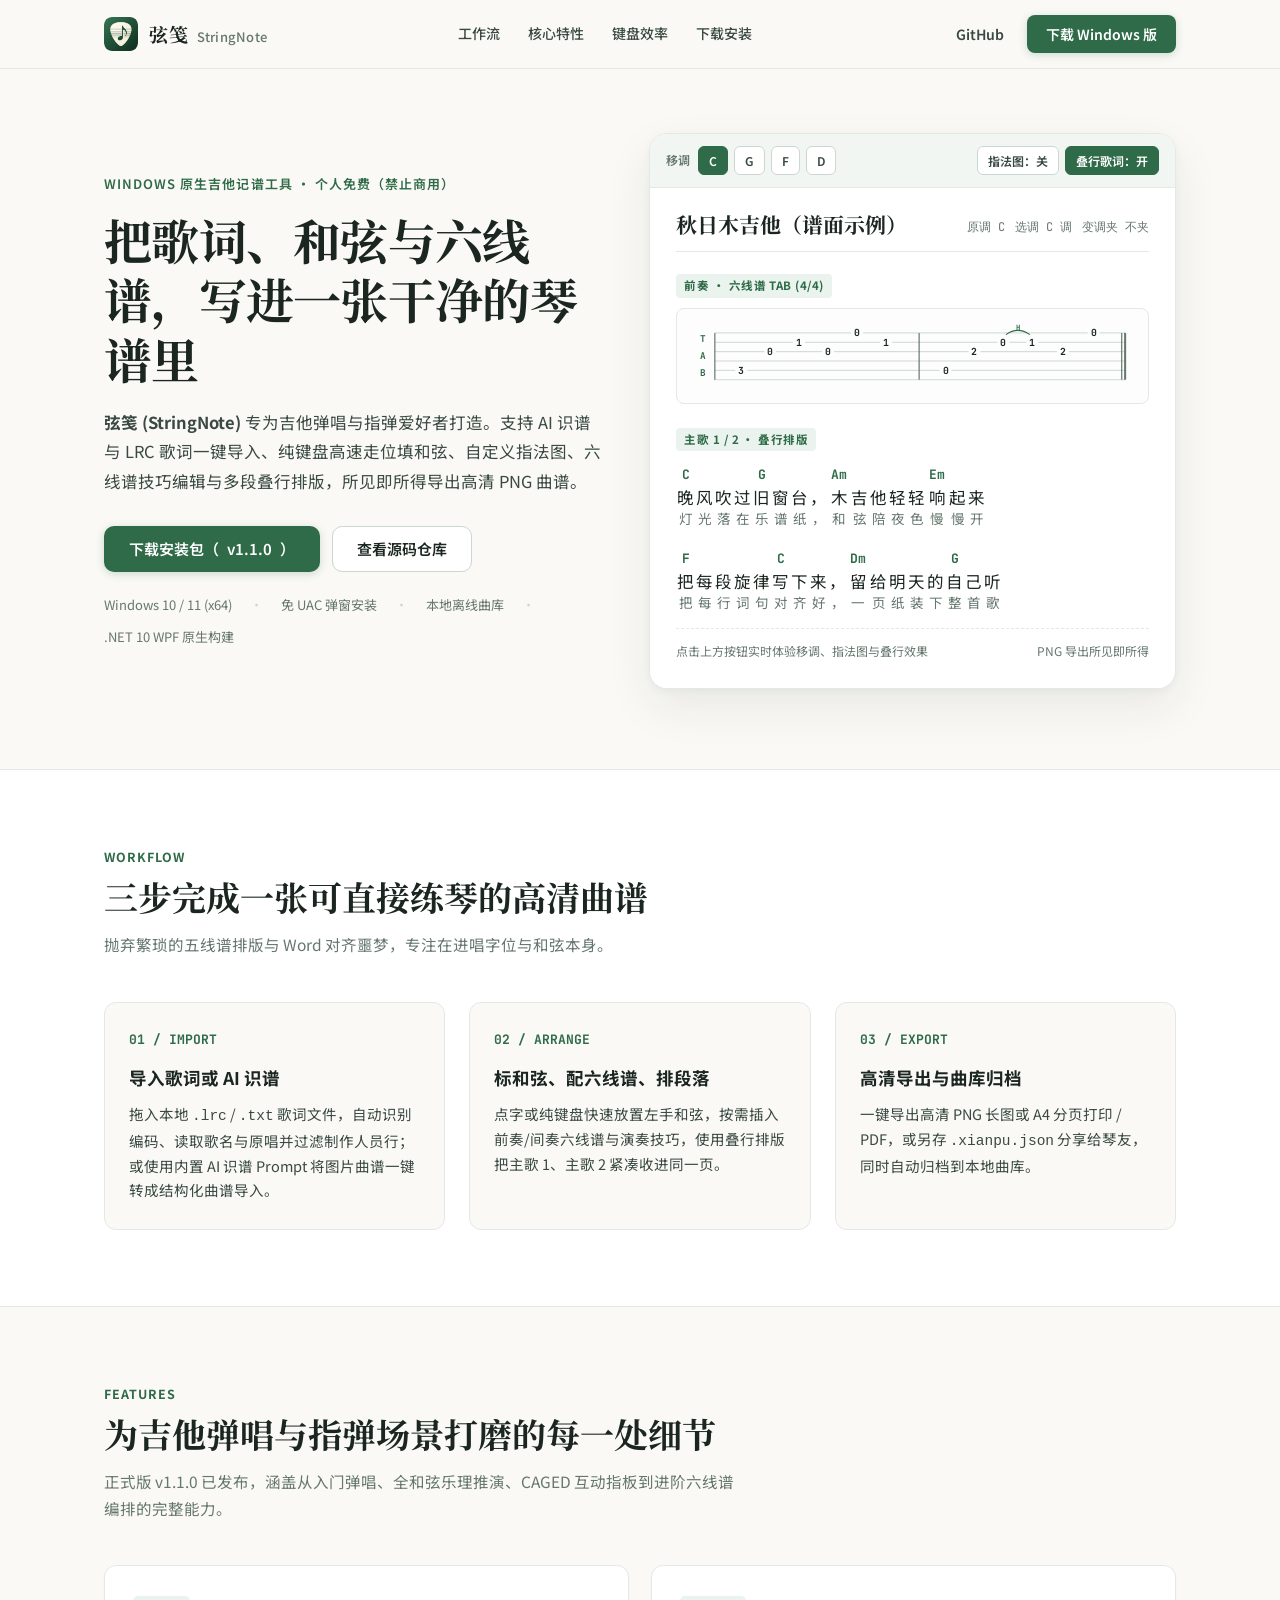
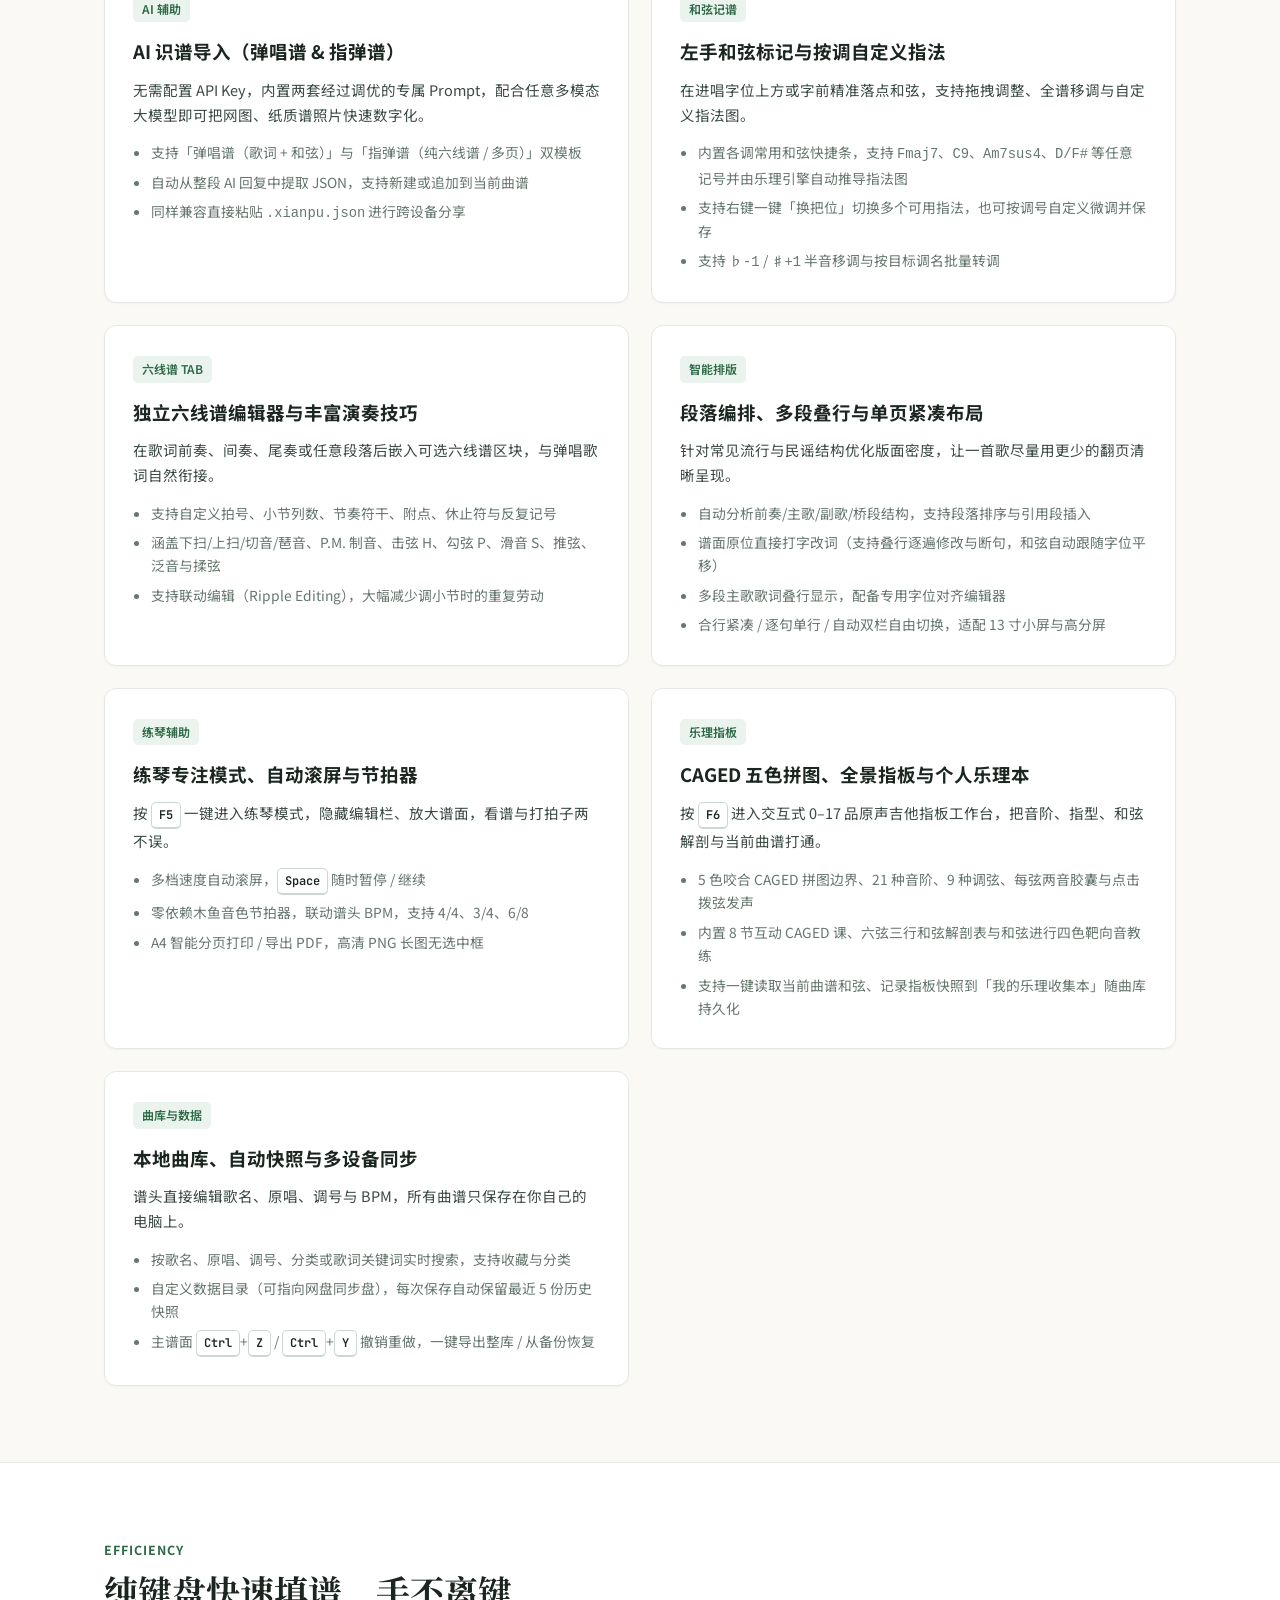
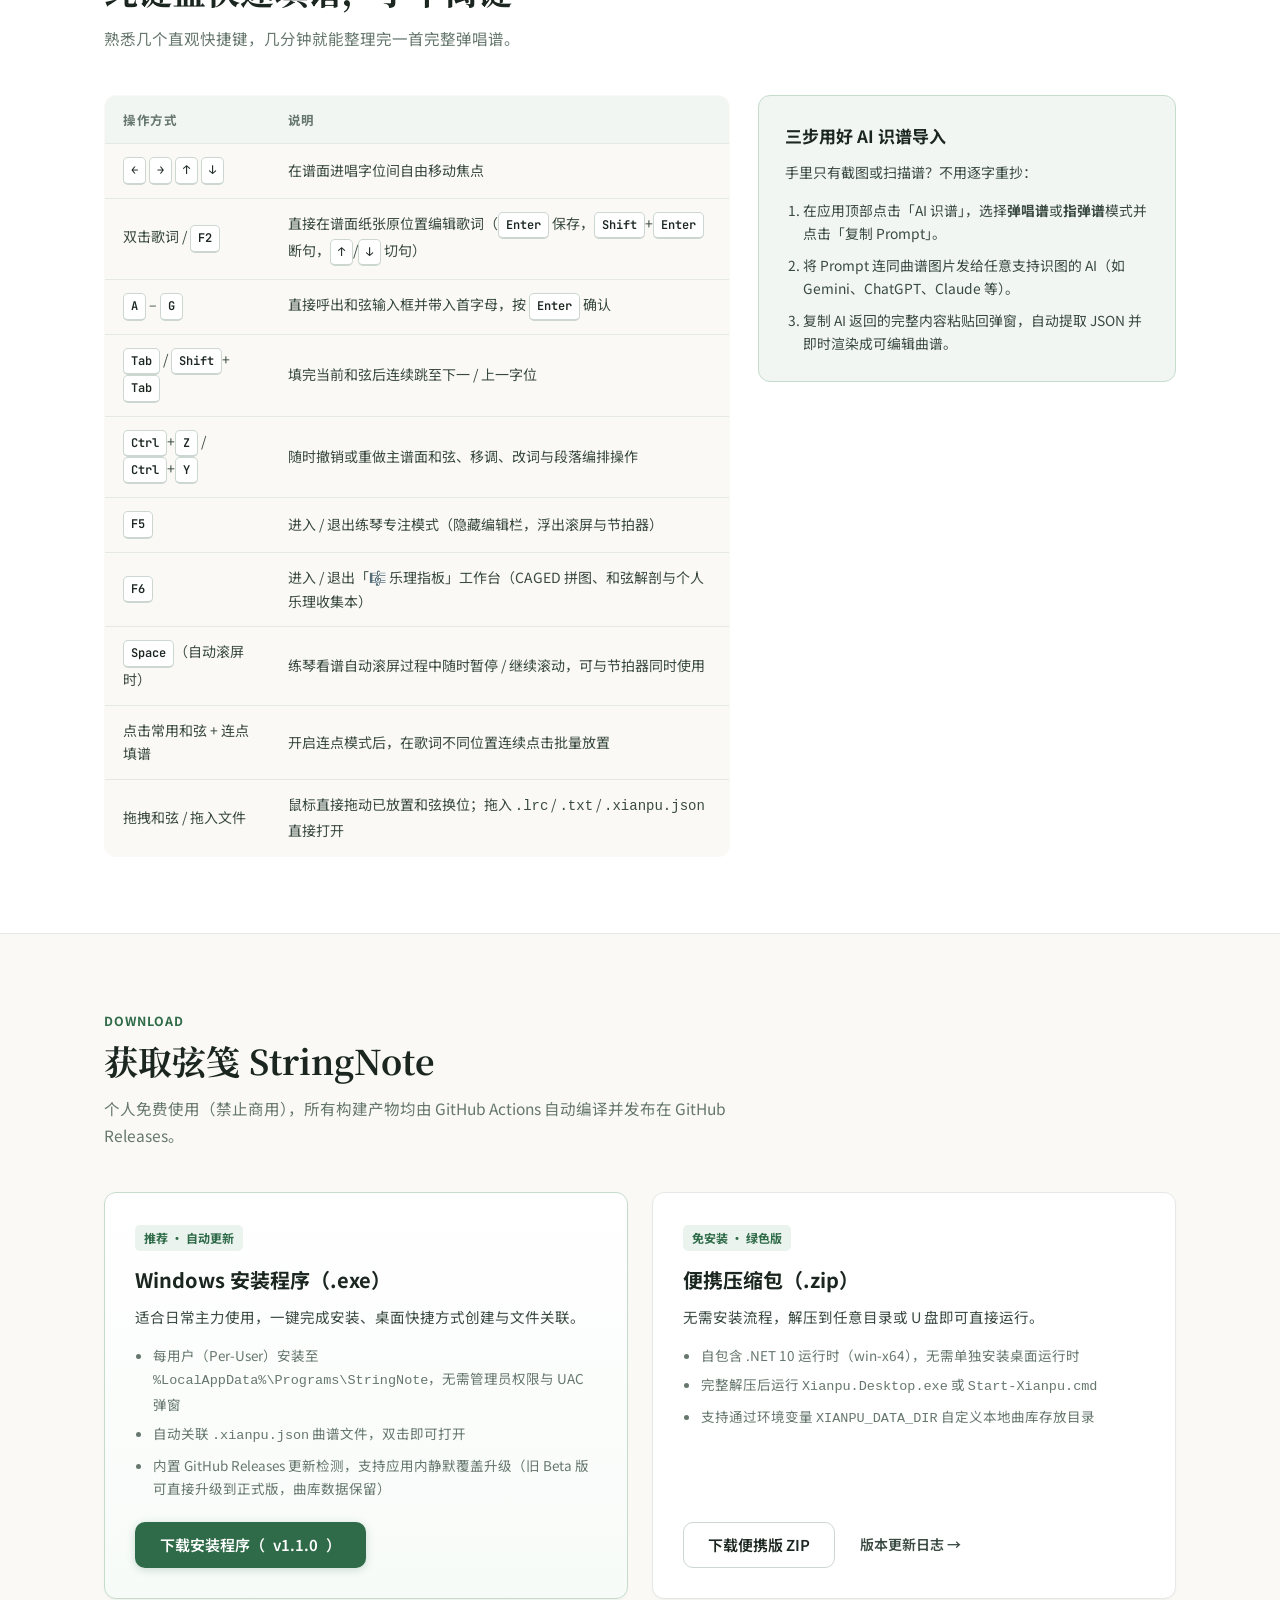
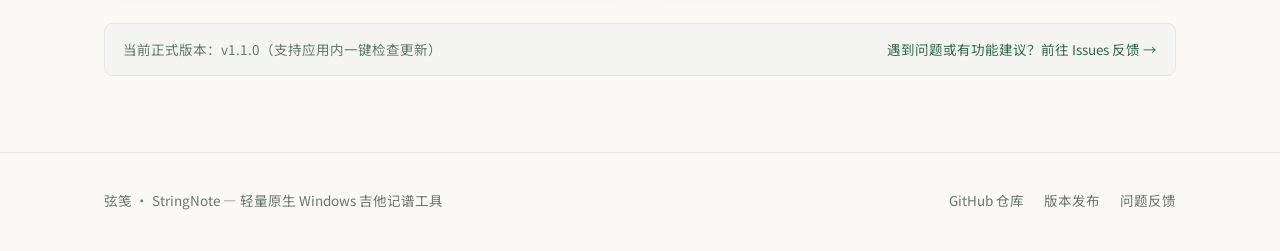
==== commit 67ee8f7d: "feat(theory): v1.1.0 — 新增「🎼 乐理指板」CAGED 工作台与全和弦乐理自动推导指法引擎" ====
--- a/docs/index.html
+++ b/docs/index.html
@@ -53,8 +53,8 @@
           </p>
 
           <div class="hero-cta">
-            <a id="hero-download-btn" class="btn btn-primary btn-lg" href="https://github.com/li-songbai/StringNote/releases/latest/download/StringNote-Setup-1.0.3.exe" target="_blank" rel="noopener noreferrer">
-              下载安装包（<span data-latest-version>v1.0.3</span>）
+            <a id="hero-download-btn" class="btn btn-primary btn-lg" href="https://github.com/li-songbai/StringNote/releases/latest/download/StringNote-Setup-1.1.0.exe" target="_blank" rel="noopener noreferrer">
+              下载安装包（<span data-latest-version>v1.1.0</span>）
             </a>
             <a class="btn btn-secondary btn-lg" href="https://github.com/li-songbai/StringNote" target="_blank" rel="noopener noreferrer">
               查看源码仓库
@@ -191,7 +191,7 @@
         <div class="section-header">
           <p class="section-kicker">Features</p>
           <h2 class="section-title">为吉他弹唱与指弹场景打磨的每一处细节</h2>
-          <p class="section-desc">正式版 <span data-latest-version>v1.0.0</span> 已发布，涵盖从入门弹唱到进阶六线谱编排的完整能力。</p>
+          <p class="section-desc">正式版 <span data-latest-version>v1.1.0</span> 已发布，涵盖从入门弹唱、全和弦乐理推演、CAGED 互动指板到进阶六线谱编排的完整能力。</p>
         </div>
 
         <div class="feature-grid">
@@ -211,8 +211,8 @@
             <h3>左手和弦标记与按调自定义指法</h3>
             <p>在进唱字位上方或字前精准落点和弦，支持拖拽调整、全谱移调与自定义指法图。</p>
             <ul class="feature-list">
-              <li>内置各调常用和弦快捷条，支持 <code>Fmaj7</code>、<code>G/B</code>、<code>Cadd9</code> 等任意记号</li>
-              <li>按调号自定义左手和弦，可视化编辑六弦品位与指法编号</li>
+              <li>内置各调常用和弦快捷条，支持 <code>Fmaj7</code>、<code>C9</code>、<code>Am7sus4</code>、<code>D/F#</code> 等任意记号并由乐理引擎自动推导指法图</li>
+              <li>支持右键一键「换把位」切换多个可用指法，也可按调号自定义微调并保存</li>
               <li>支持 <code>♭-1</code> / <code>♯+1</code> 半音移调与按目标调名批量转调</li>
             </ul>
           </article>
@@ -247,6 +247,17 @@
               <li>多档速度自动滚屏，<kbd>Space</kbd> 随时暂停 / 继续</li>
               <li>零依赖木鱼音色节拍器，联动谱头 BPM，支持 4/4、3/4、6/8</li>
               <li>A4 智能分页打印 / 导出 PDF，高清 PNG 长图无选中框</li>
+            </ul>
+          </article>
+
+          <article class="feature-card">
+            <span class="feature-tag">乐理指板</span>
+            <h3>CAGED 五色拼图、全景指板与个人乐理本</h3>
+            <p>按 <kbd>F6</kbd> 进入交互式 0–17 品原声吉他指板工作台，把音阶、指型、和弦解剖与当前曲谱打通。</p>
+            <ul class="feature-list">
+              <li>5 色咬合 CAGED 拼图边界、21 种音阶、9 种调弦、每弦两音胶囊与点击拨弦发声</li>
+              <li>内置 8 节互动 CAGED 课、六弦三行和弦解剖表与和弦进行四色靶向音教练</li>
+              <li>支持一键读取当前曲谱和弦、记录指板快照到「我的乐理收集本」随曲库持久化</li>
             </ul>
           </article>
 
@@ -305,6 +316,10 @@
               <tr>
                 <td><kbd>F5</kbd></td>
                 <td>进入 / 退出练琴专注模式（隐藏编辑栏，浮出滚屏与节拍器）</td>
+              </tr>
+              <tr>
+                <td><kbd>F6</kbd></td>
+                <td>进入 / 退出「🎼 乐理指板」工作台（CAGED 拼图、和弦解剖与个人乐理收集本）</td>
               </tr>
               <tr>
                 <td><kbd>Space</kbd>（自动滚屏时）</td>
@@ -356,8 +371,8 @@
               </ul>
             </div>
             <div class="download-actions">
-              <a id="download-setup-btn" class="btn btn-primary btn-lg" href="https://github.com/li-songbai/StringNote/releases/latest/download/StringNote-Setup-1.0.3.exe" target="_blank" rel="noopener noreferrer">
-                下载安装程序（<span data-latest-version>v1.0.3</span>）
+              <a id="download-setup-btn" class="btn btn-primary btn-lg" href="https://github.com/li-songbai/StringNote/releases/latest/download/StringNote-Setup-1.1.0.exe" target="_blank" rel="noopener noreferrer">
+                下载安装程序（<span data-latest-version>v1.1.0</span>）
               </a>
             </div>
           </article>
@@ -374,7 +389,7 @@
               </ul>
             </div>
             <div class="download-actions">
-              <a id="download-portable-btn" class="btn btn-secondary btn-lg" href="https://github.com/li-songbai/StringNote/releases/latest/download/StringNote-Portable-win-x64-1.0.3.zip" target="_blank" rel="noopener noreferrer">
+              <a id="download-portable-btn" class="btn btn-secondary btn-lg" href="https://github.com/li-songbai/StringNote/releases/latest/download/StringNote-Portable-win-x64-1.1.0.zip" target="_blank" rel="noopener noreferrer">
                 下载便携版 ZIP
               </a>
               <a class="btn btn-ghost" href="https://github.com/li-songbai/StringNote/releases" target="_blank" rel="noopener noreferrer">
@@ -385,7 +400,7 @@
         </div>
 
         <div class="release-status">
-          <span id="release-meta-text">当前正式版本：v1.0.3（支持应用内一键检查更新）</span>
+          <span id="release-meta-text">当前正式版本：v1.1.0（支持应用内一键检查更新）</span>
           <a href="https://github.com/li-songbai/StringNote/issues" target="_blank" rel="noopener noreferrer">遇到问题或有功能建议？前往 Issues 反馈 →</a>
         </div>
       </div>
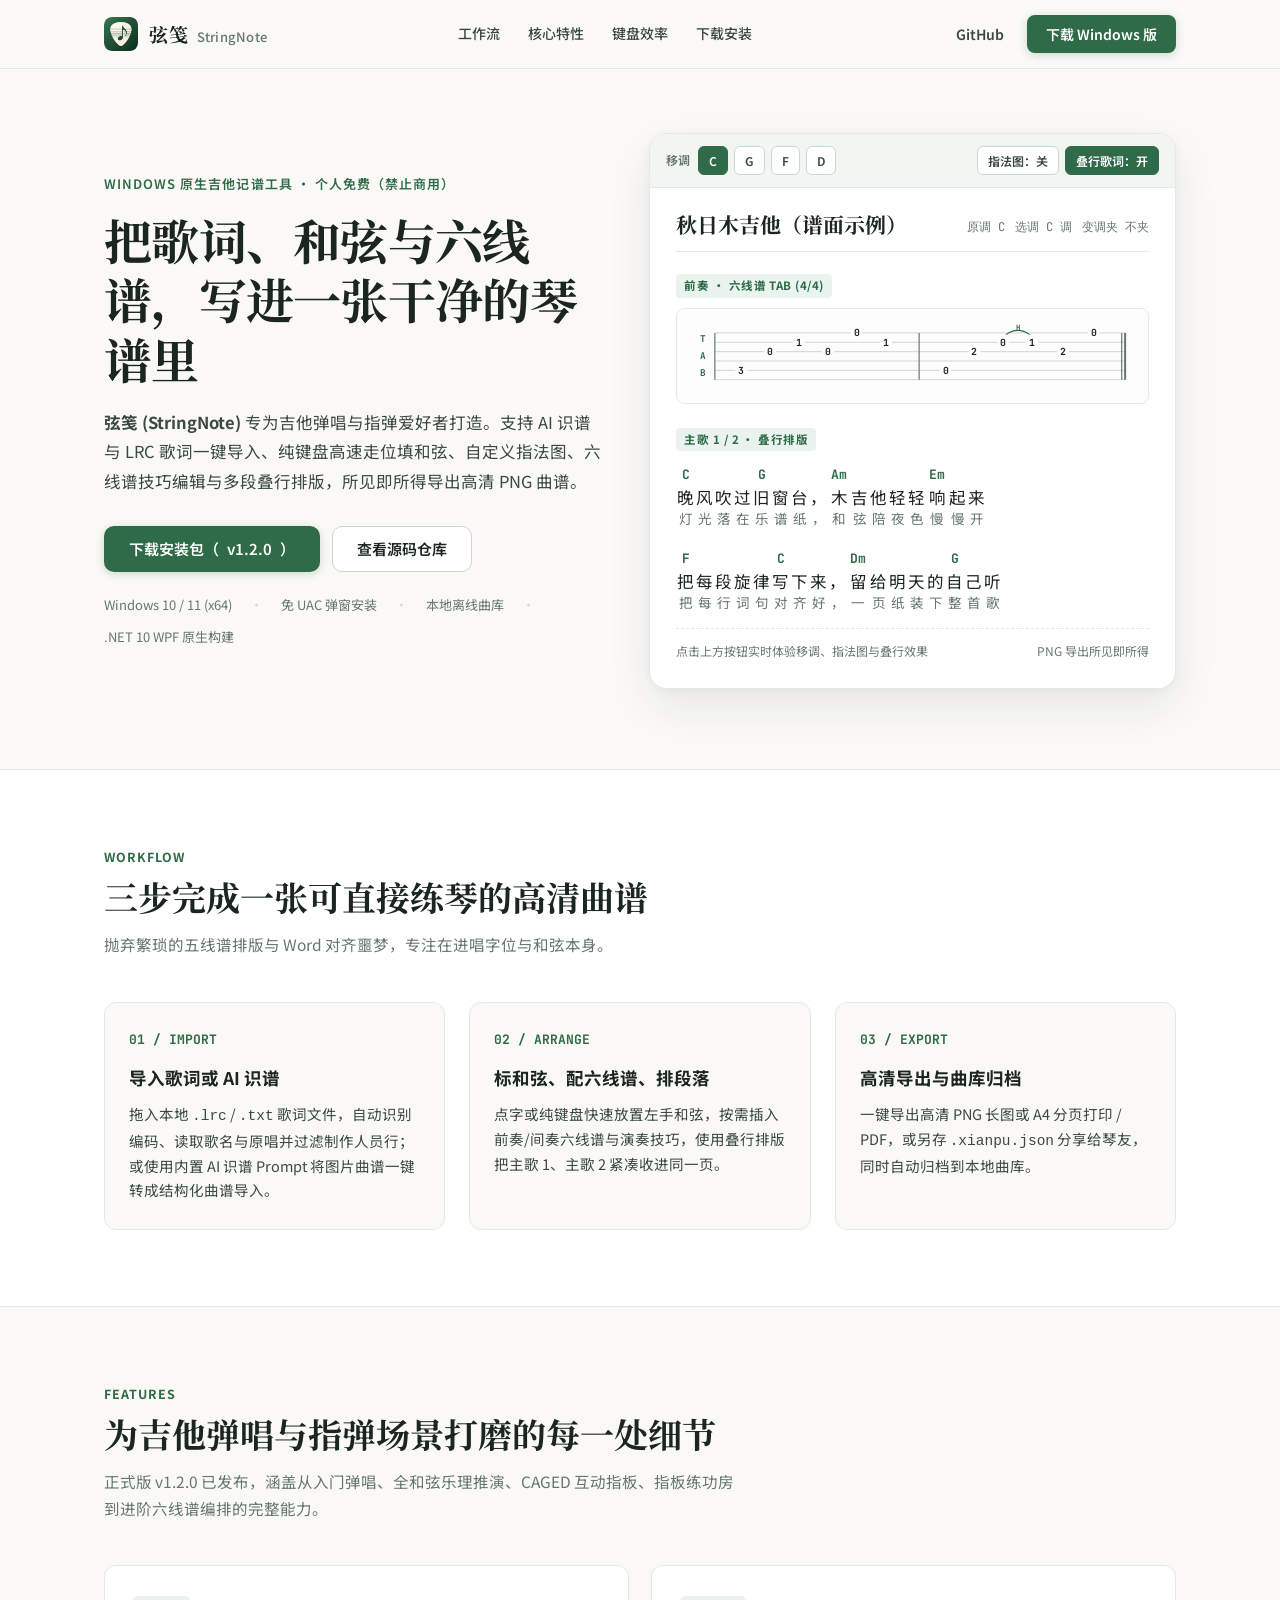
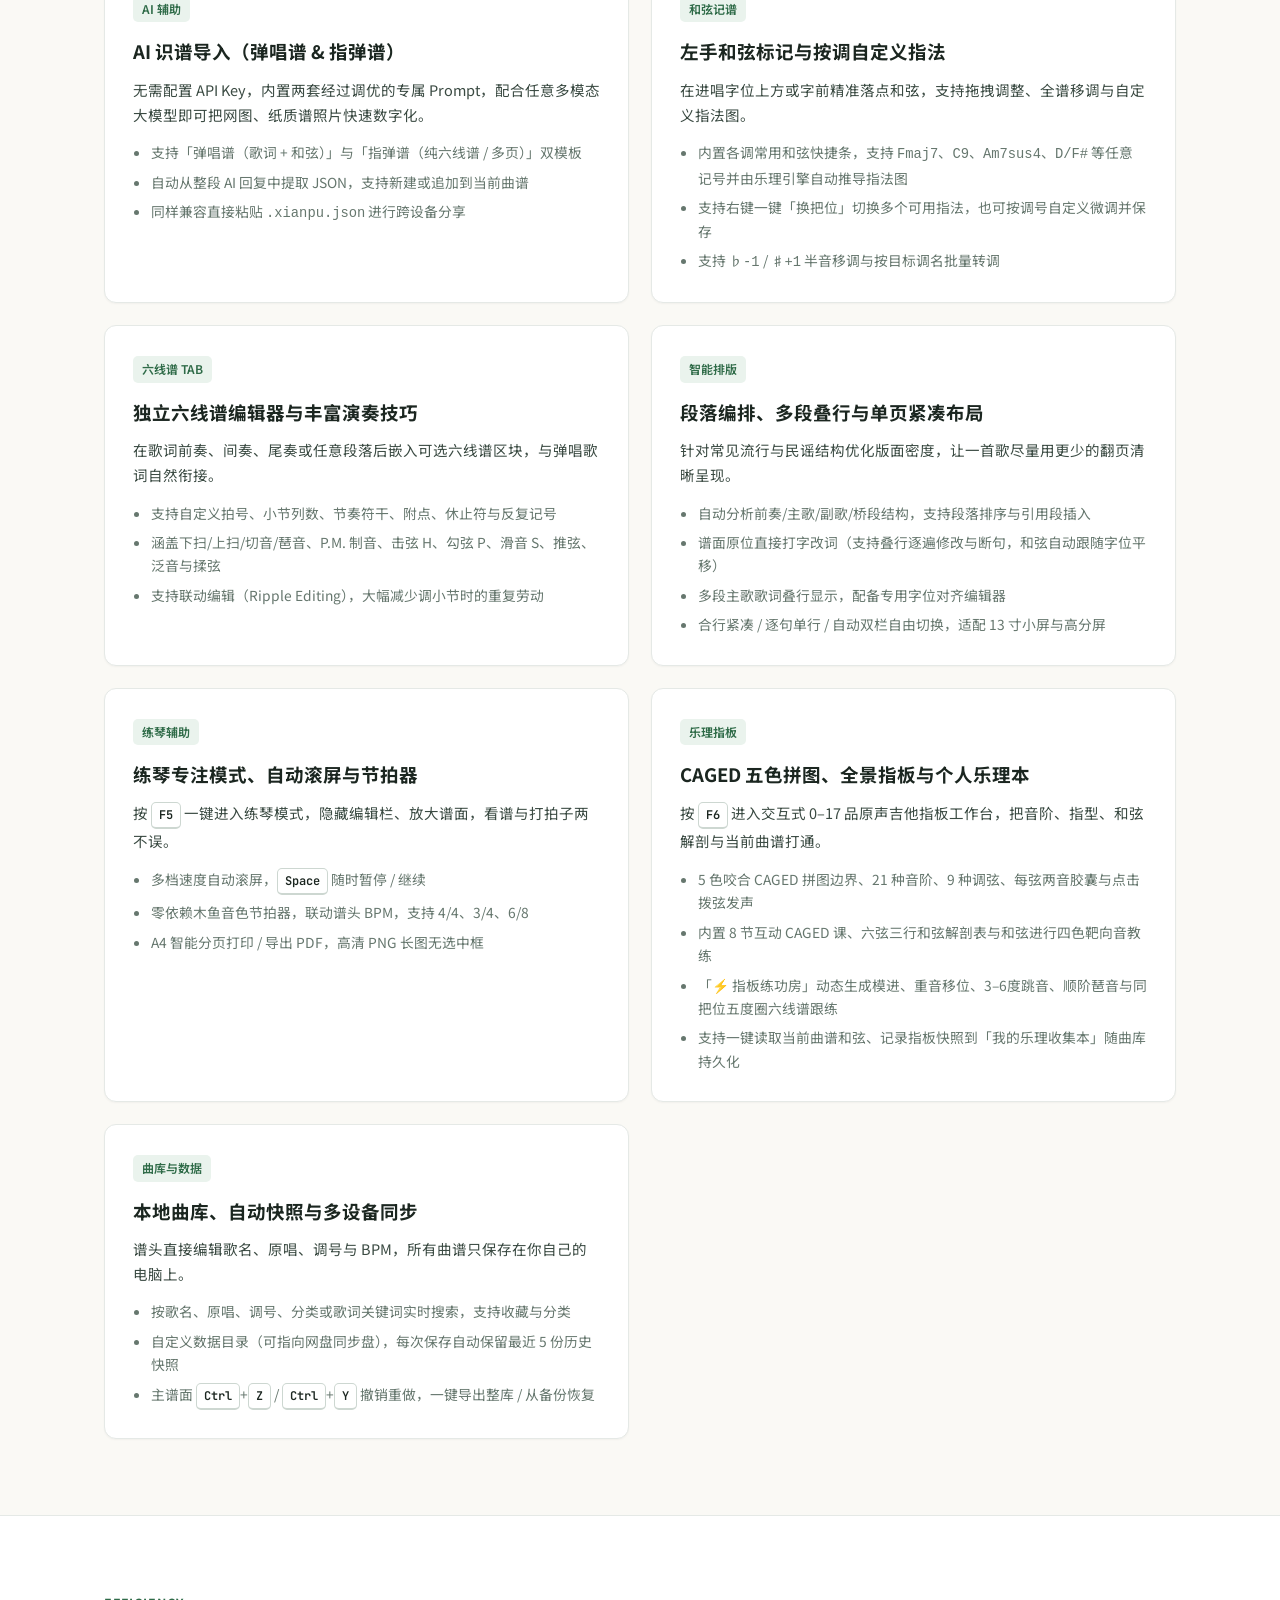
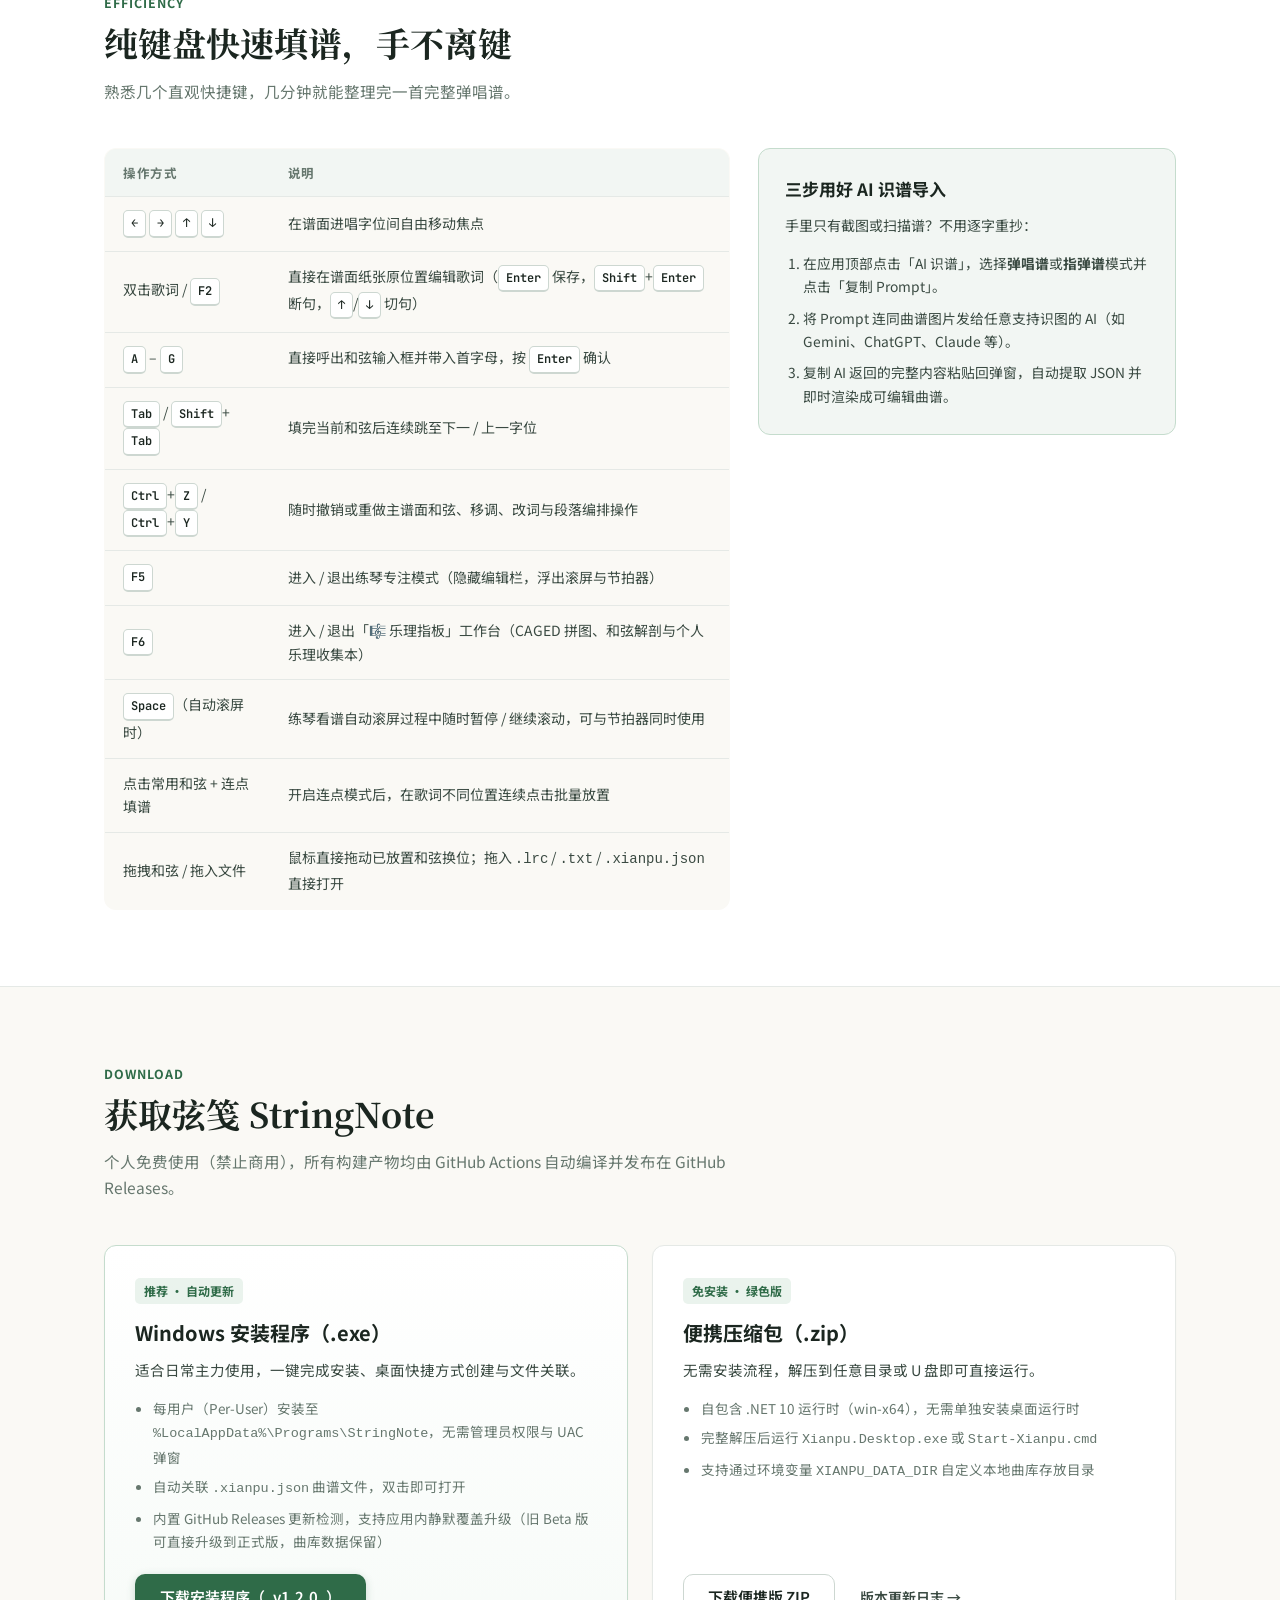
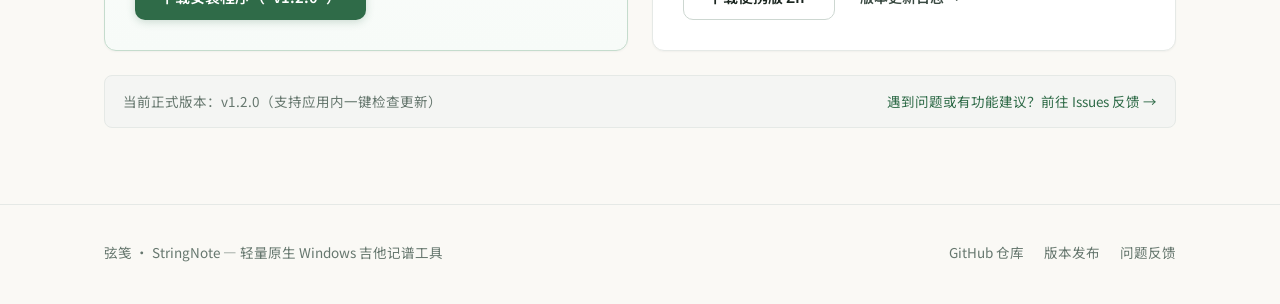
==== commit ed084546: "feat(drill): v1.2.0 — 新增「⚡ 指板练功房」音阶模进/重音移位/跳音/顺阶琶音/同把位五度圈互动跟练系统" ====
--- a/docs/index.html
+++ b/docs/index.html
@@ -53,8 +53,8 @@
           </p>
 
           <div class="hero-cta">
-            <a id="hero-download-btn" class="btn btn-primary btn-lg" href="https://github.com/li-songbai/StringNote/releases/latest/download/StringNote-Setup-1.1.0.exe" target="_blank" rel="noopener noreferrer">
-              下载安装包（<span data-latest-version>v1.1.0</span>）
+            <a id="hero-download-btn" class="btn btn-primary btn-lg" href="https://github.com/li-songbai/StringNote/releases/latest/download/StringNote-Setup-1.2.0.exe" target="_blank" rel="noopener noreferrer">
+              下载安装包（<span data-latest-version>v1.2.0</span>）
             </a>
             <a class="btn btn-secondary btn-lg" href="https://github.com/li-songbai/StringNote" target="_blank" rel="noopener noreferrer">
               查看源码仓库
@@ -191,7 +191,7 @@
         <div class="section-header">
           <p class="section-kicker">Features</p>
           <h2 class="section-title">为吉他弹唱与指弹场景打磨的每一处细节</h2>
-          <p class="section-desc">正式版 <span data-latest-version>v1.1.0</span> 已发布，涵盖从入门弹唱、全和弦乐理推演、CAGED 互动指板到进阶六线谱编排的完整能力。</p>
+          <p class="section-desc">正式版 <span data-latest-version>v1.2.0</span> 已发布，涵盖从入门弹唱、全和弦乐理推演、CAGED 互动指板、指板练功房到进阶六线谱编排的完整能力。</p>
         </div>
 
         <div class="feature-grid">
@@ -257,6 +257,7 @@
             <ul class="feature-list">
               <li>5 色咬合 CAGED 拼图边界、21 种音阶、9 种调弦、每弦两音胶囊与点击拨弦发声</li>
               <li>内置 8 节互动 CAGED 课、六弦三行和弦解剖表与和弦进行四色靶向音教练</li>
+              <li>「⚡ 指板练功房」动态生成模进、重音移位、3–6度跳音、顺阶琶音与同把位五度圈六线谱跟练</li>
               <li>支持一键读取当前曲谱和弦、记录指板快照到「我的乐理收集本」随曲库持久化</li>
             </ul>
           </article>
@@ -371,8 +372,8 @@
               </ul>
             </div>
             <div class="download-actions">
-              <a id="download-setup-btn" class="btn btn-primary btn-lg" href="https://github.com/li-songbai/StringNote/releases/latest/download/StringNote-Setup-1.1.0.exe" target="_blank" rel="noopener noreferrer">
-                下载安装程序（<span data-latest-version>v1.1.0</span>）
+              <a id="download-setup-btn" class="btn btn-primary btn-lg" href="https://github.com/li-songbai/StringNote/releases/latest/download/StringNote-Setup-1.2.0.exe" target="_blank" rel="noopener noreferrer">
+                下载安装程序（<span data-latest-version>v1.2.0</span>）
               </a>
             </div>
           </article>
@@ -389,7 +390,7 @@
               </ul>
             </div>
             <div class="download-actions">
-              <a id="download-portable-btn" class="btn btn-secondary btn-lg" href="https://github.com/li-songbai/StringNote/releases/latest/download/StringNote-Portable-win-x64-1.1.0.zip" target="_blank" rel="noopener noreferrer">
+              <a id="download-portable-btn" class="btn btn-secondary btn-lg" href="https://github.com/li-songbai/StringNote/releases/latest/download/StringNote-Portable-win-x64-1.2.0.zip" target="_blank" rel="noopener noreferrer">
                 下载便携版 ZIP
               </a>
               <a class="btn btn-ghost" href="https://github.com/li-songbai/StringNote/releases" target="_blank" rel="noopener noreferrer">
@@ -400,7 +401,7 @@
         </div>
 
         <div class="release-status">
-          <span id="release-meta-text">当前正式版本：v1.1.0（支持应用内一键检查更新）</span>
+          <span id="release-meta-text">当前正式版本：v1.2.0（支持应用内一键检查更新）</span>
           <a href="https://github.com/li-songbai/StringNote/issues" target="_blank" rel="noopener noreferrer">遇到问题或有功能建议？前往 Issues 反馈 →</a>
         </div>
       </div>
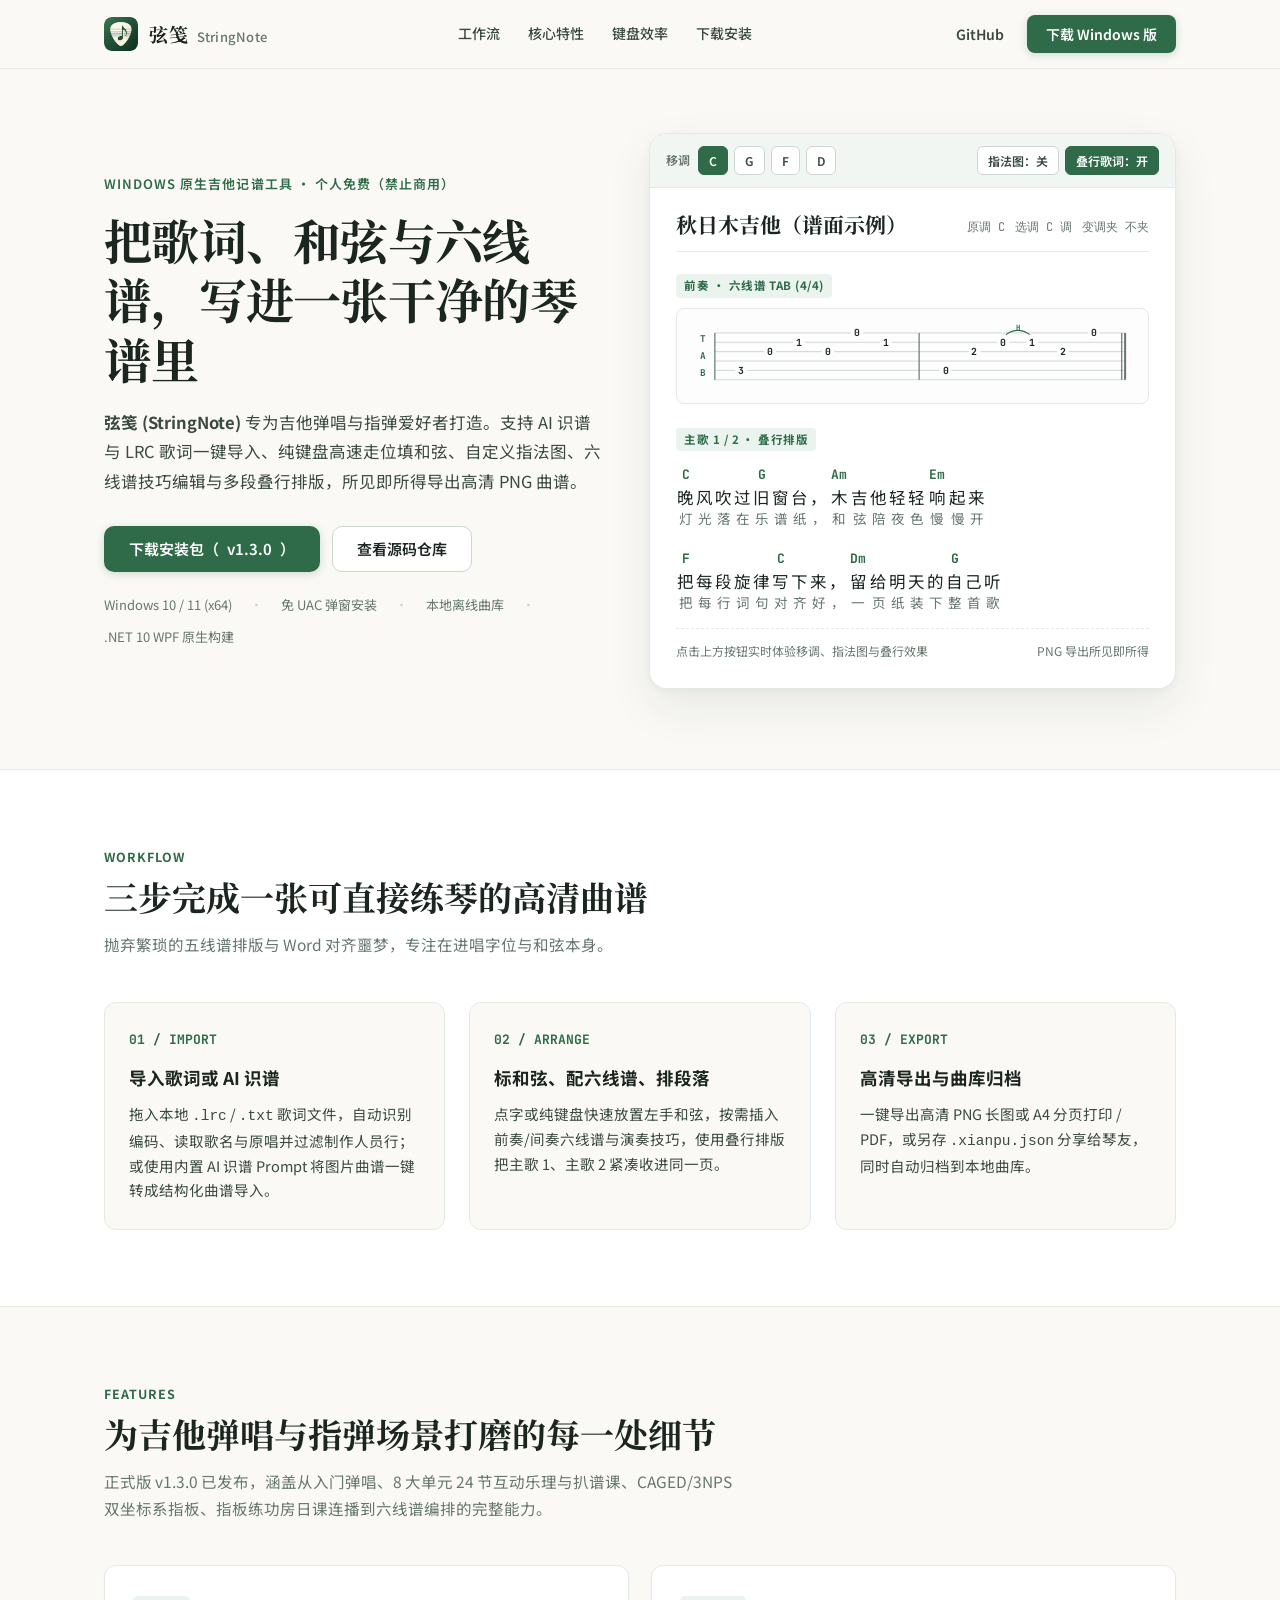
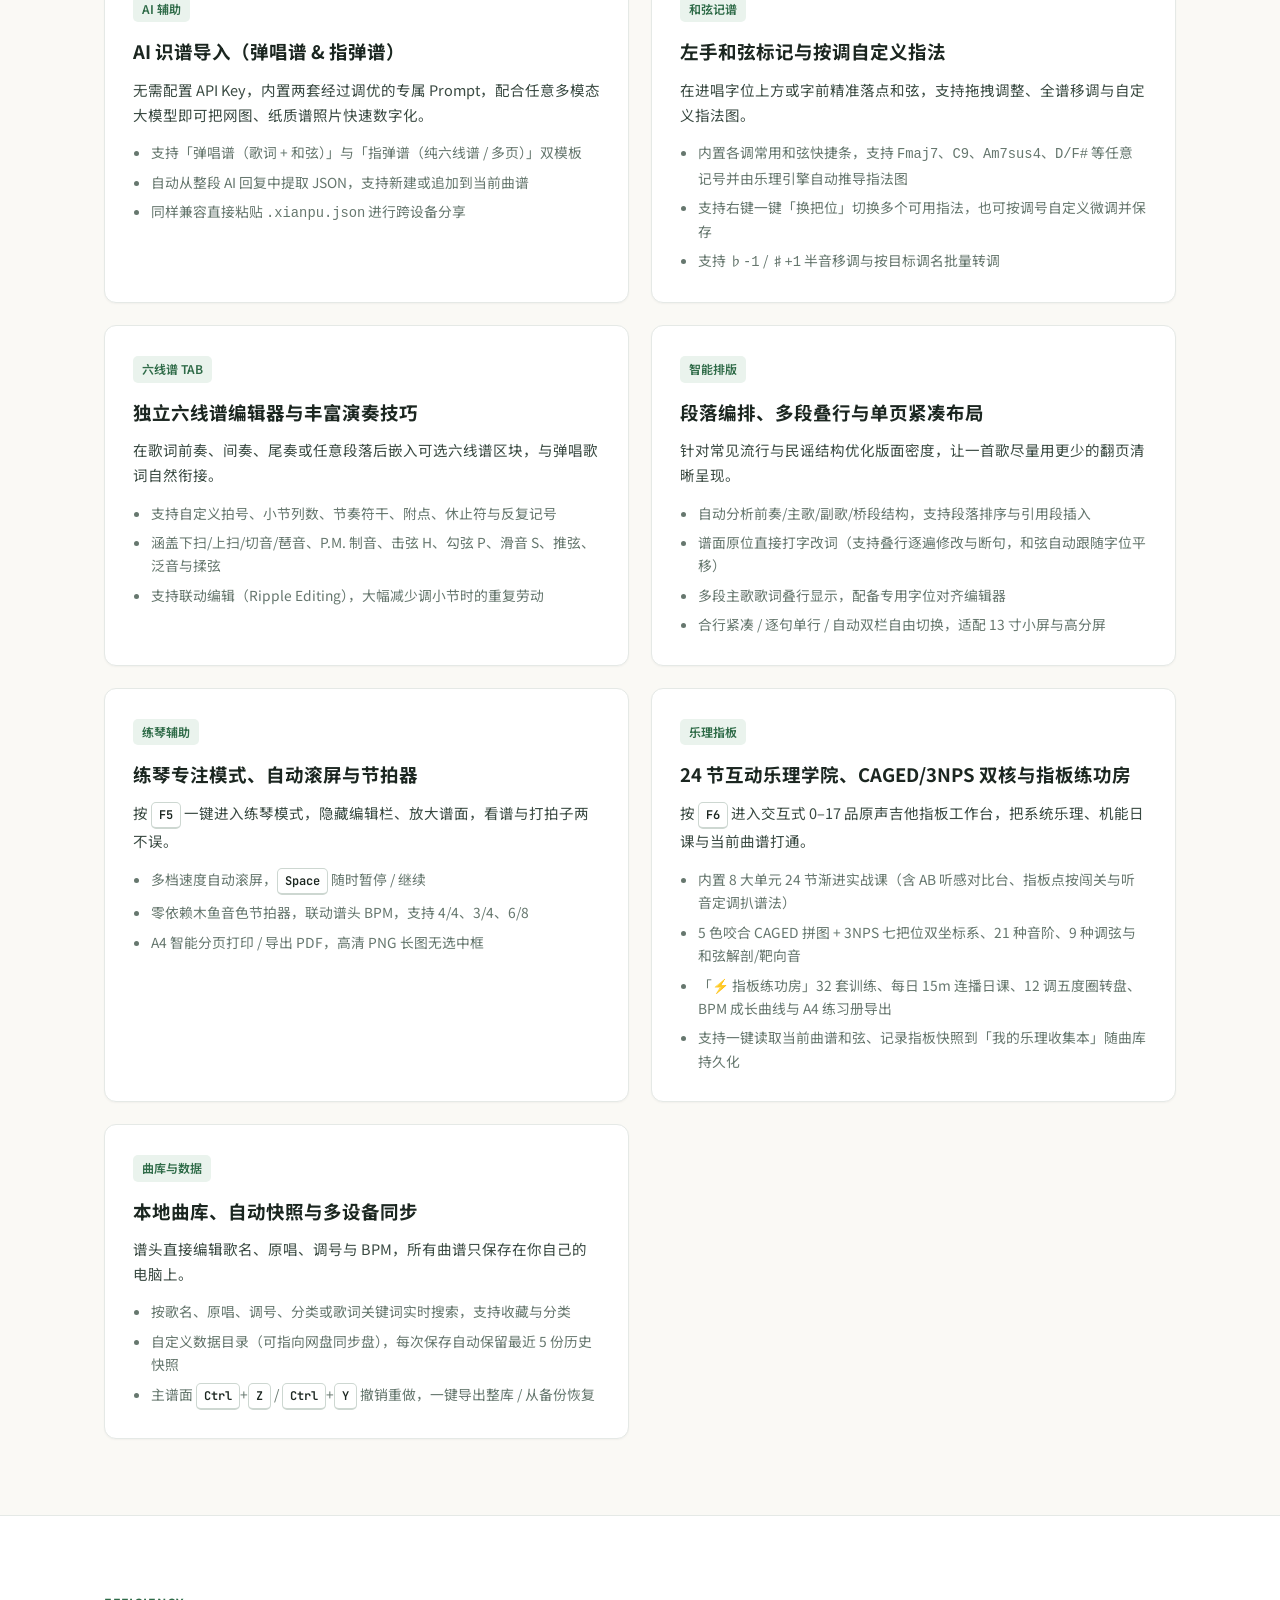
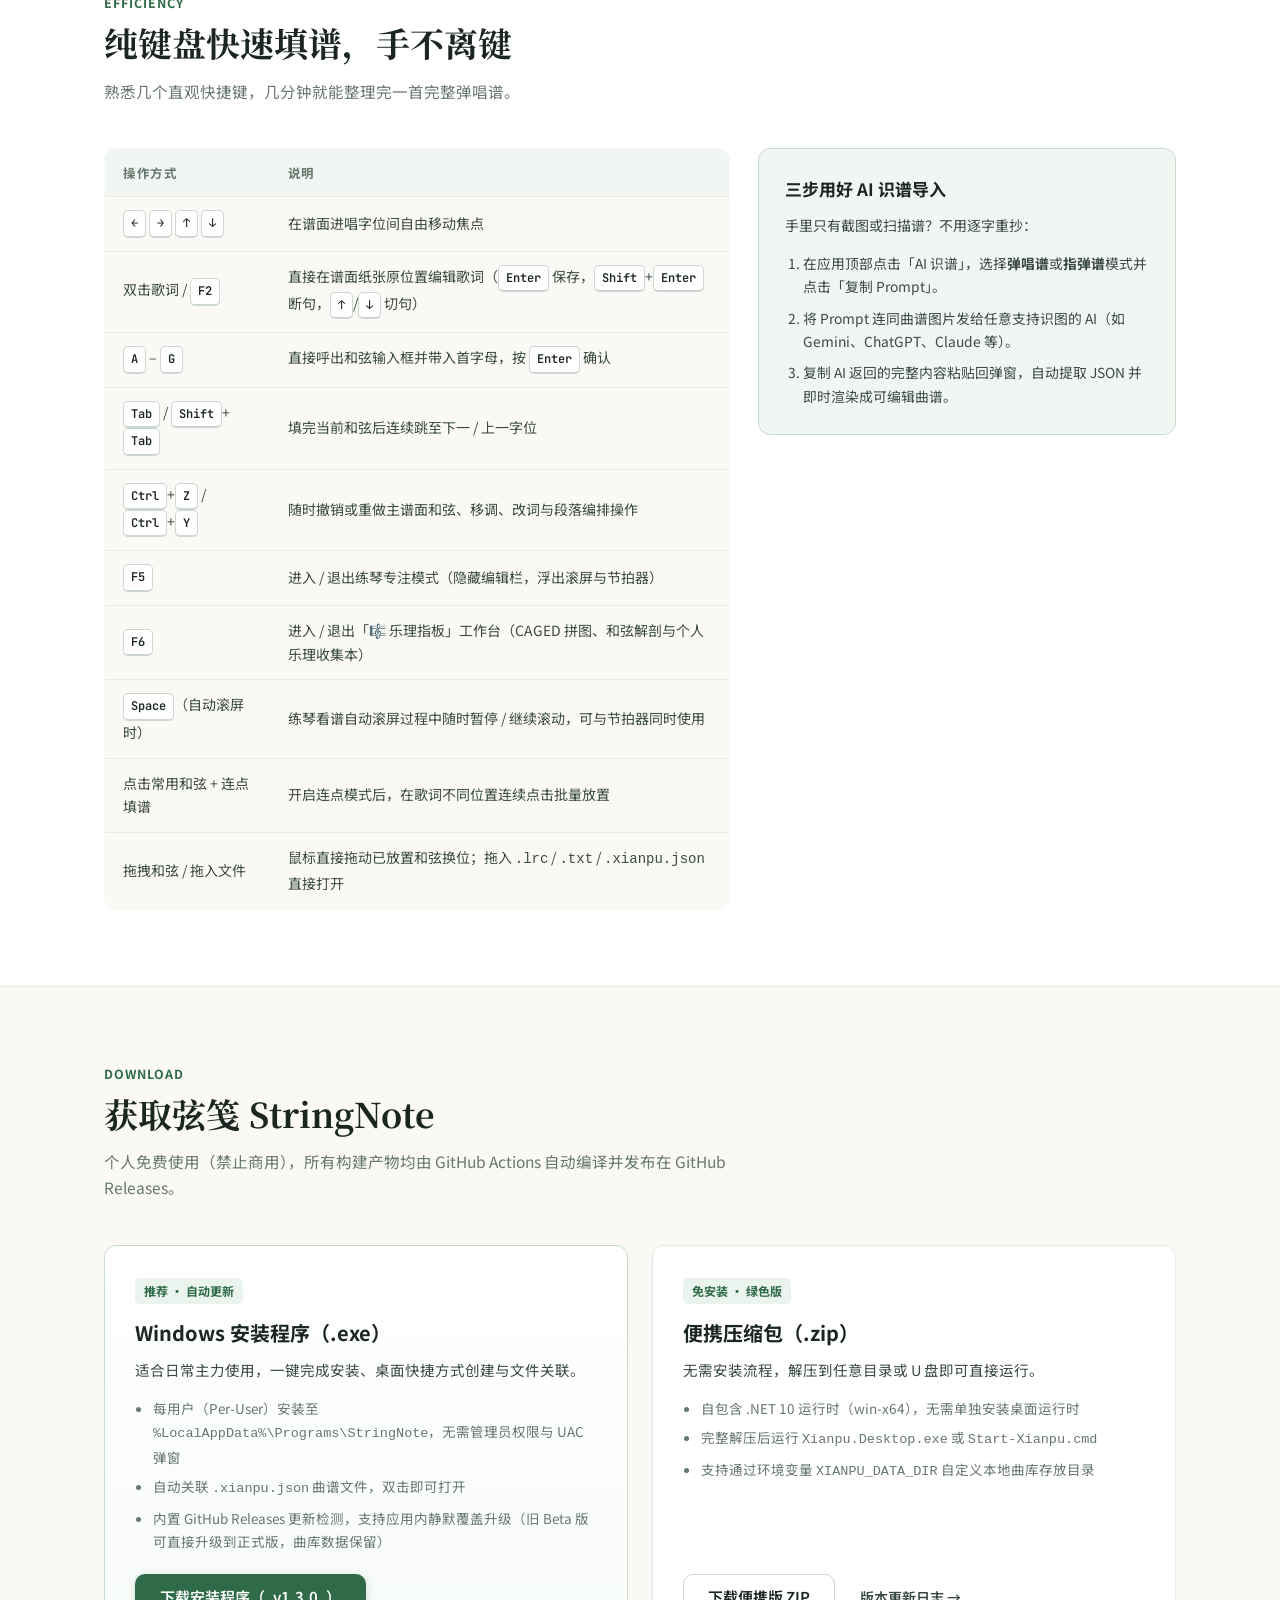
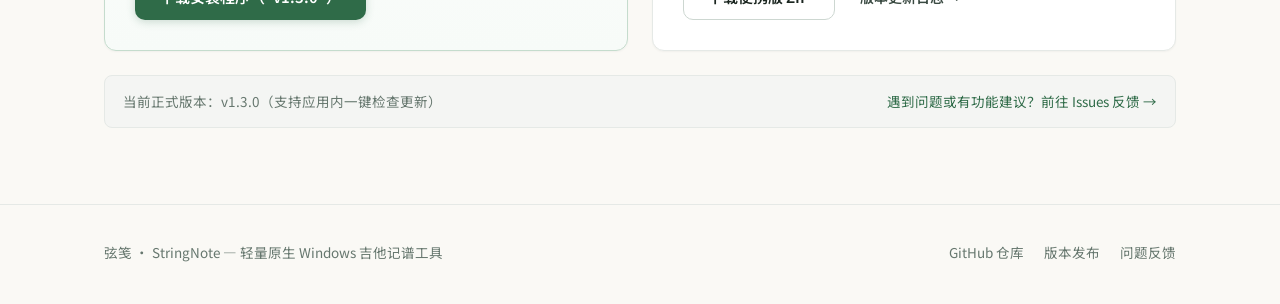
==== commit 70157374: "feat(theory): v1.3.0 — 升级 24 节互动乐理实战学院、CAGED/3NPS 双坐标系与指板练功房完全体 - 互动乐理与 CAGED 学院扩容至 8 大单元 24 节课程（76 " ====
--- a/docs/index.html
+++ b/docs/index.html
@@ -53,8 +53,8 @@
           </p>
 
           <div class="hero-cta">
-            <a id="hero-download-btn" class="btn btn-primary btn-lg" href="https://github.com/li-songbai/StringNote/releases/latest/download/StringNote-Setup-1.2.0.exe" target="_blank" rel="noopener noreferrer">
-              下载安装包（<span data-latest-version>v1.2.0</span>）
+            <a id="hero-download-btn" class="btn btn-primary btn-lg" href="https://github.com/li-songbai/StringNote/releases/latest/download/StringNote-Setup-1.3.0.exe" target="_blank" rel="noopener noreferrer">
+              下载安装包（<span data-latest-version>v1.3.0</span>）
             </a>
             <a class="btn btn-secondary btn-lg" href="https://github.com/li-songbai/StringNote" target="_blank" rel="noopener noreferrer">
               查看源码仓库
@@ -191,7 +191,7 @@
         <div class="section-header">
           <p class="section-kicker">Features</p>
           <h2 class="section-title">为吉他弹唱与指弹场景打磨的每一处细节</h2>
-          <p class="section-desc">正式版 <span data-latest-version>v1.2.0</span> 已发布，涵盖从入门弹唱、全和弦乐理推演、CAGED 互动指板、指板练功房到进阶六线谱编排的完整能力。</p>
+          <p class="section-desc">正式版 <span data-latest-version>v1.3.0</span> 已发布，涵盖从入门弹唱、8 大单元 24 节互动乐理与扒谱课、CAGED/3NPS 双坐标系指板、指板练功房日课连播到六线谱编排的完整能力。</p>
         </div>
 
         <div class="feature-grid">
@@ -252,12 +252,12 @@
 
           <article class="feature-card">
             <span class="feature-tag">乐理指板</span>
-            <h3>CAGED 五色拼图、全景指板与个人乐理本</h3>
-            <p>按 <kbd>F6</kbd> 进入交互式 0–17 品原声吉他指板工作台，把音阶、指型、和弦解剖与当前曲谱打通。</p>
-            <ul class="feature-list">
-              <li>5 色咬合 CAGED 拼图边界、21 种音阶、9 种调弦、每弦两音胶囊与点击拨弦发声</li>
-              <li>内置 8 节互动 CAGED 课、六弦三行和弦解剖表与和弦进行四色靶向音教练</li>
-              <li>「⚡ 指板练功房」动态生成模进、重音移位、3–6度跳音、顺阶琶音与同把位五度圈六线谱跟练</li>
+            <h3>24 节互动乐理学院、CAGED/3NPS 双核与指板练功房</h3>
+            <p>按 <kbd>F6</kbd> 进入交互式 0–17 品原声吉他指板工作台，把系统乐理、机能日课与当前曲谱打通。</p>
+            <ul class="feature-list">
+              <li>内置 8 大单元 24 节渐进实战课（含 AB 听感对比台、指板点按闯关与听音定调扒谱法）</li>
+              <li>5 色咬合 CAGED 拼图 + 3NPS 七把位双坐标系、21 种音阶、9 种调弦与和弦解剖/靶向音</li>
+              <li>「⚡ 指板练功房」32 套训练、每日 15m 连播日课、12 调五度圈转盘、BPM 成长曲线与 A4 练习册导出</li>
               <li>支持一键读取当前曲谱和弦、记录指板快照到「我的乐理收集本」随曲库持久化</li>
             </ul>
           </article>
@@ -372,8 +372,8 @@
               </ul>
             </div>
             <div class="download-actions">
-              <a id="download-setup-btn" class="btn btn-primary btn-lg" href="https://github.com/li-songbai/StringNote/releases/latest/download/StringNote-Setup-1.2.0.exe" target="_blank" rel="noopener noreferrer">
-                下载安装程序（<span data-latest-version>v1.2.0</span>）
+              <a id="download-setup-btn" class="btn btn-primary btn-lg" href="https://github.com/li-songbai/StringNote/releases/latest/download/StringNote-Setup-1.3.0.exe" target="_blank" rel="noopener noreferrer">
+                下载安装程序（<span data-latest-version>v1.3.0</span>）
               </a>
             </div>
           </article>
@@ -390,7 +390,7 @@
               </ul>
             </div>
             <div class="download-actions">
-              <a id="download-portable-btn" class="btn btn-secondary btn-lg" href="https://github.com/li-songbai/StringNote/releases/latest/download/StringNote-Portable-win-x64-1.2.0.zip" target="_blank" rel="noopener noreferrer">
+              <a id="download-portable-btn" class="btn btn-secondary btn-lg" href="https://github.com/li-songbai/StringNote/releases/latest/download/StringNote-Portable-win-x64-1.3.0.zip" target="_blank" rel="noopener noreferrer">
                 下载便携版 ZIP
               </a>
               <a class="btn btn-ghost" href="https://github.com/li-songbai/StringNote/releases" target="_blank" rel="noopener noreferrer">
@@ -401,7 +401,7 @@
         </div>
 
         <div class="release-status">
-          <span id="release-meta-text">当前正式版本：v1.2.0（支持应用内一键检查更新）</span>
+          <span id="release-meta-text">当前正式版本：v1.3.0（支持应用内一键检查更新）</span>
           <a href="https://github.com/li-songbai/StringNote/issues" target="_blank" rel="noopener noreferrer">遇到问题或有功能建议？前往 Issues 反馈 →</a>
         </div>
       </div>
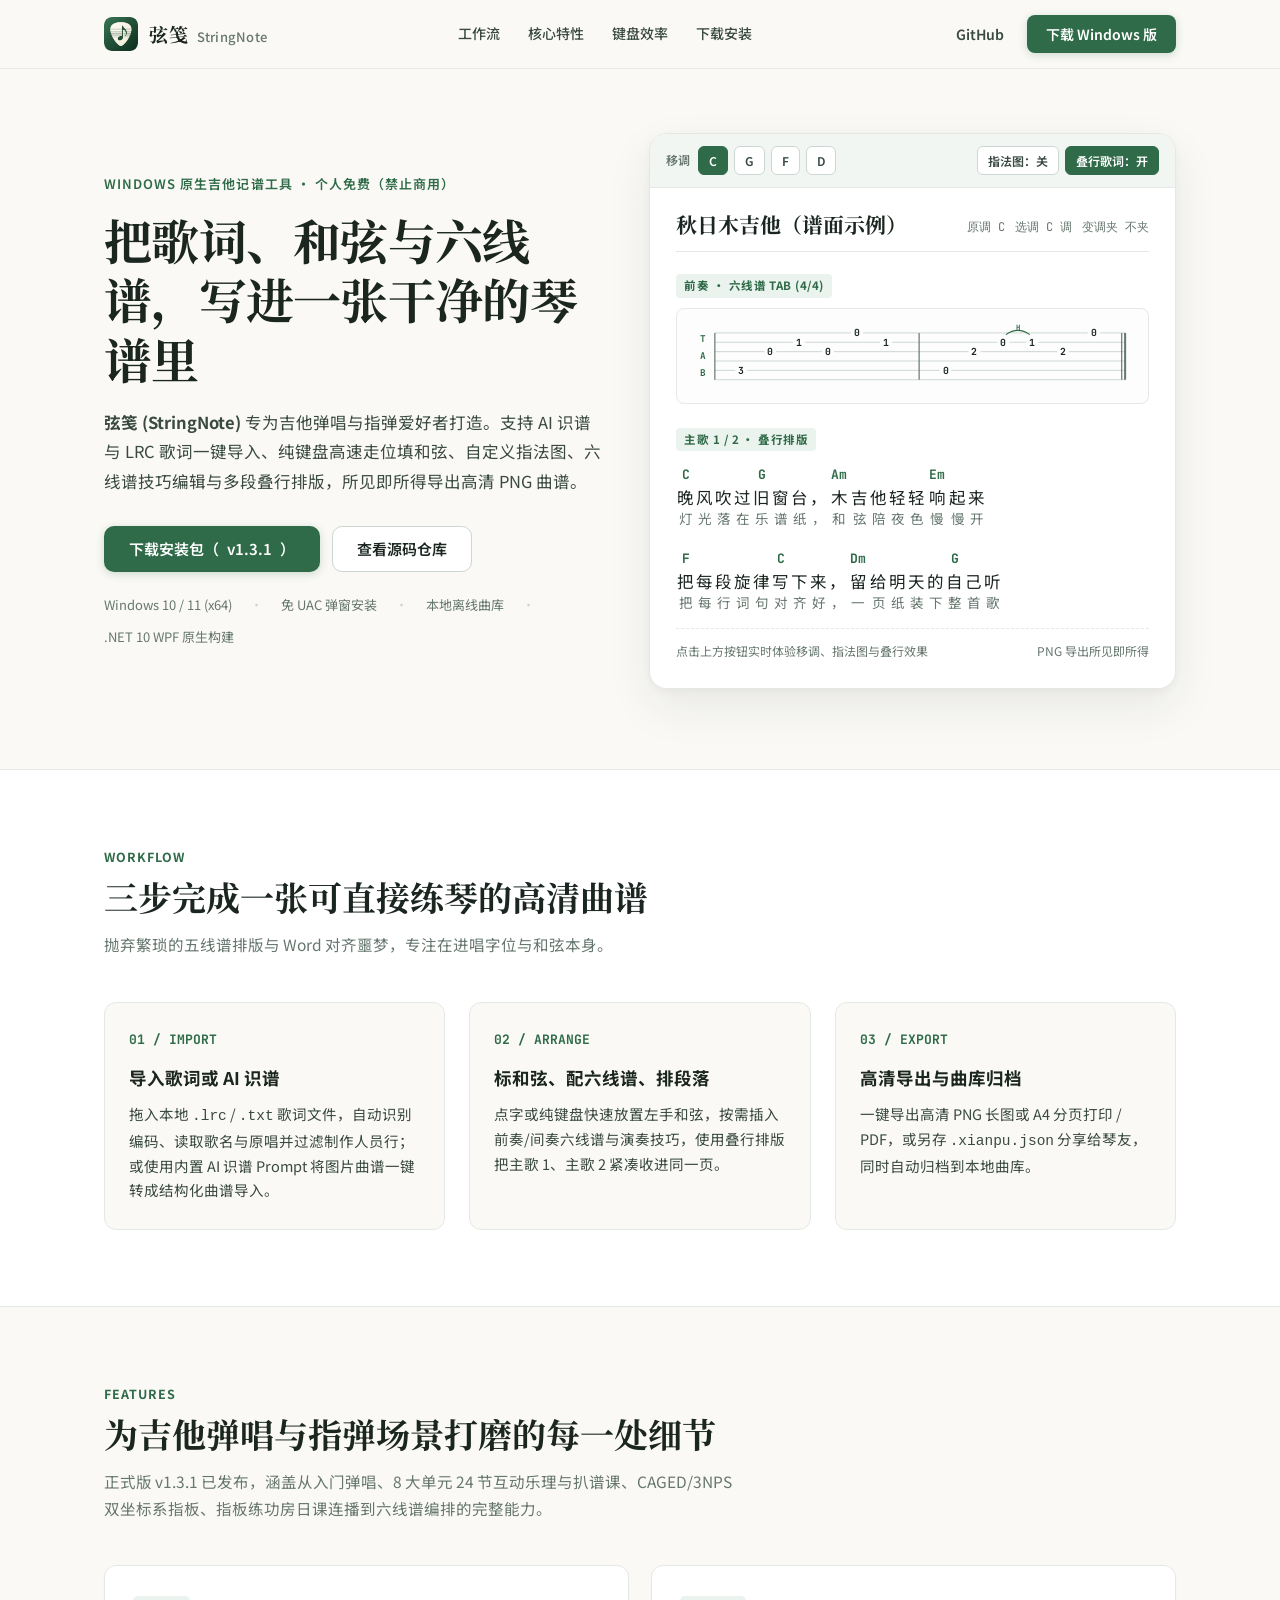
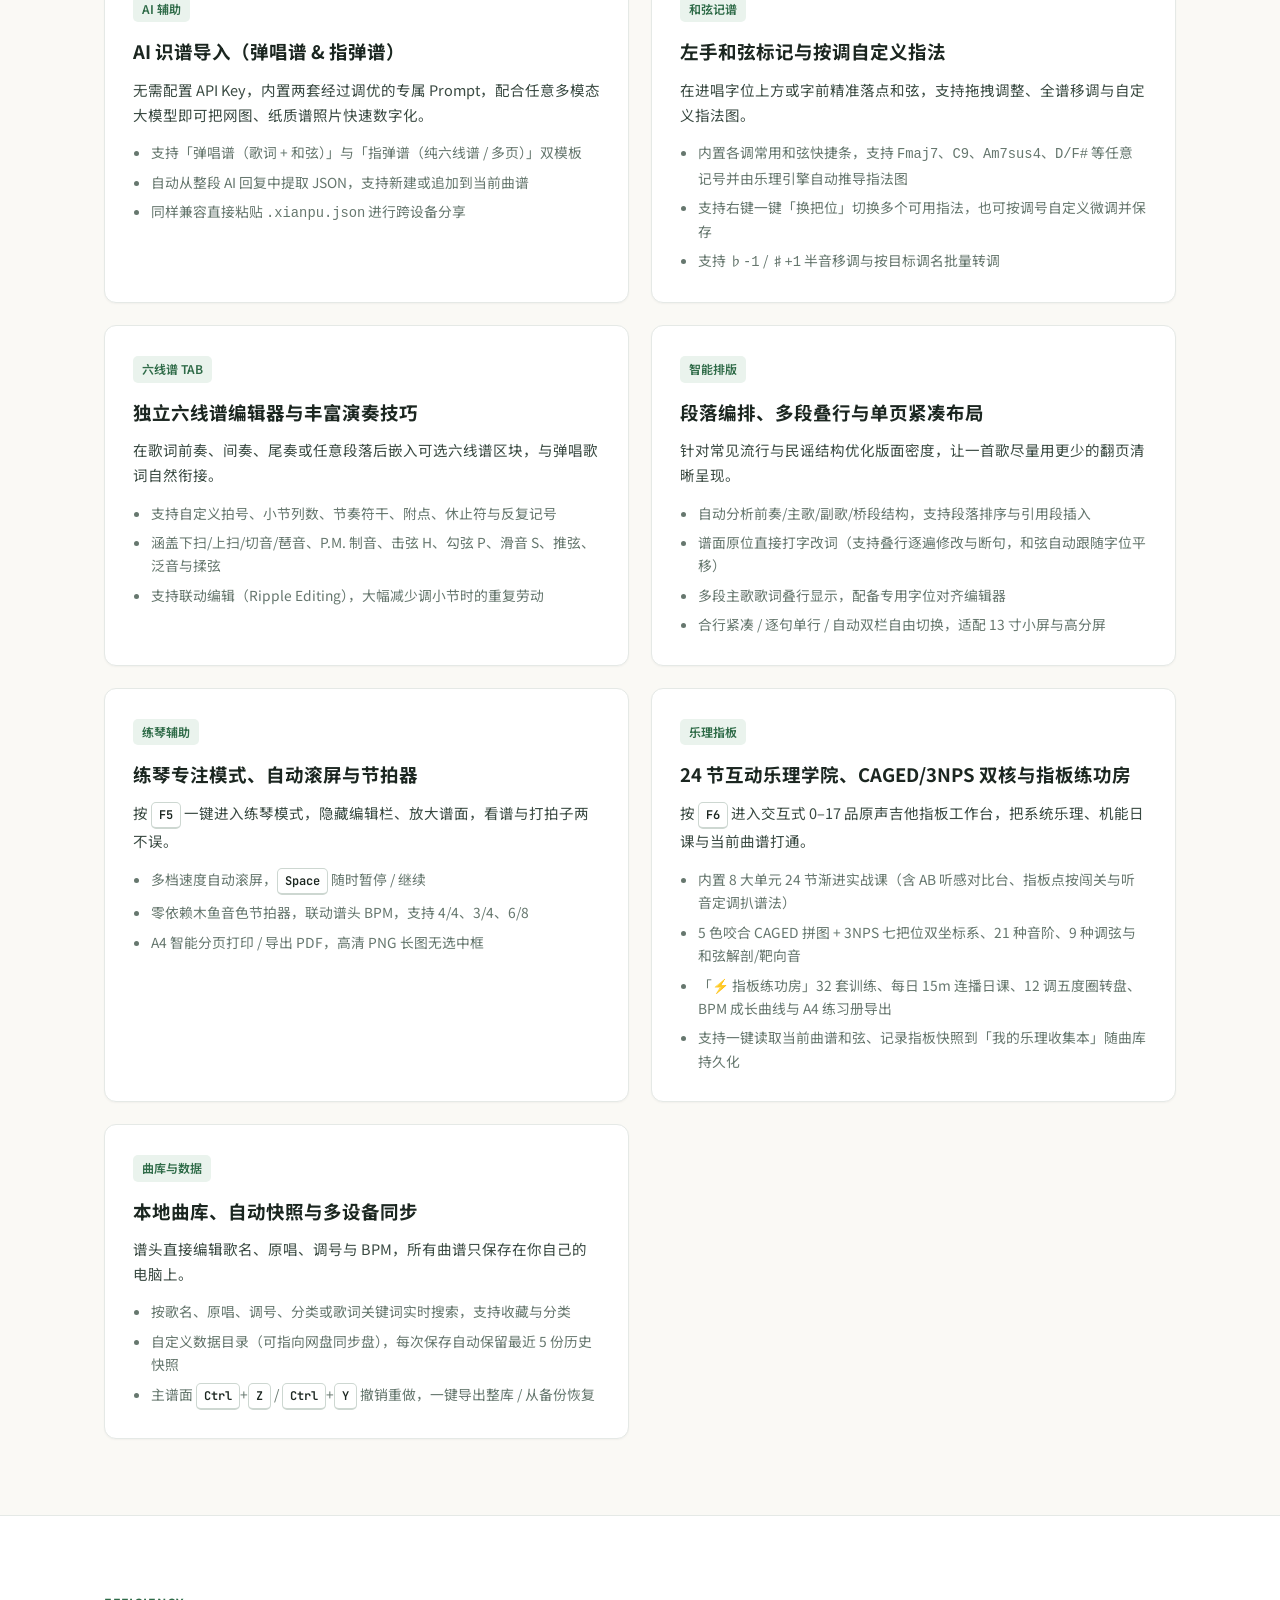
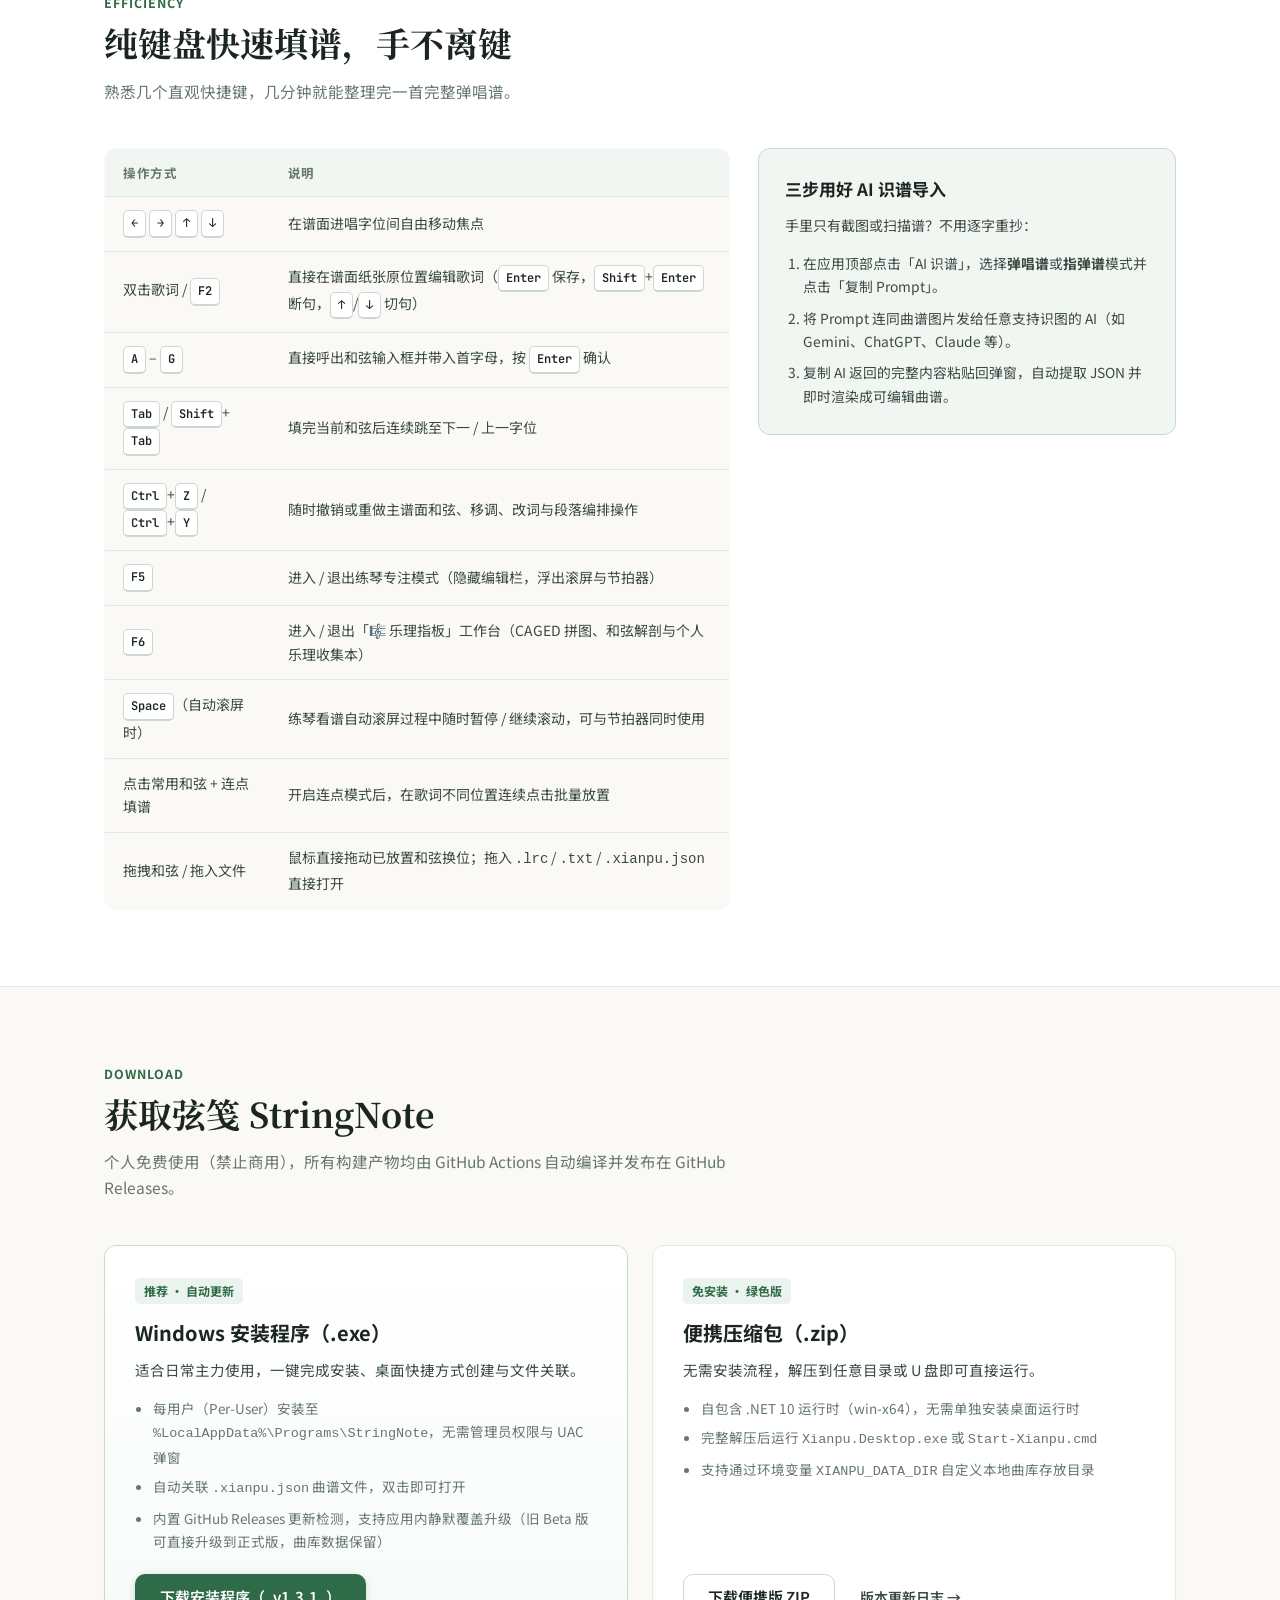
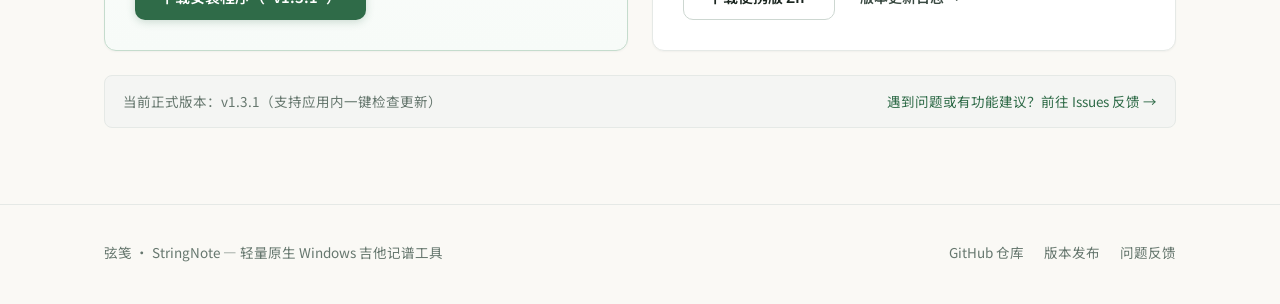
==== commit adc7db24: "fix(studio): v1.3.1 — 修复节拍按钮缺字方框、跨模式顶底栏隔离、日课下拉联动与状态互锁 - 修复指板练功房节拍切换按钮高版本 Emoji 在 WPF 字体回退链缺失显示方框的问题，" ====
--- a/docs/index.html
+++ b/docs/index.html
@@ -53,8 +53,8 @@
           </p>
 
           <div class="hero-cta">
-            <a id="hero-download-btn" class="btn btn-primary btn-lg" href="https://github.com/li-songbai/StringNote/releases/latest/download/StringNote-Setup-1.3.0.exe" target="_blank" rel="noopener noreferrer">
-              下载安装包（<span data-latest-version>v1.3.0</span>）
+            <a id="hero-download-btn" class="btn btn-primary btn-lg" href="https://github.com/li-songbai/StringNote/releases/latest/download/StringNote-Setup-1.3.1.exe" target="_blank" rel="noopener noreferrer">
+              下载安装包（<span data-latest-version>v1.3.1</span>）
             </a>
             <a class="btn btn-secondary btn-lg" href="https://github.com/li-songbai/StringNote" target="_blank" rel="noopener noreferrer">
               查看源码仓库
@@ -191,7 +191,7 @@
         <div class="section-header">
           <p class="section-kicker">Features</p>
           <h2 class="section-title">为吉他弹唱与指弹场景打磨的每一处细节</h2>
-          <p class="section-desc">正式版 <span data-latest-version>v1.3.0</span> 已发布，涵盖从入门弹唱、8 大单元 24 节互动乐理与扒谱课、CAGED/3NPS 双坐标系指板、指板练功房日课连播到六线谱编排的完整能力。</p>
+          <p class="section-desc">正式版 <span data-latest-version>v1.3.1</span> 已发布，涵盖从入门弹唱、8 大单元 24 节互动乐理与扒谱课、CAGED/3NPS 双坐标系指板、指板练功房日课连播到六线谱编排的完整能力。</p>
         </div>
 
         <div class="feature-grid">
@@ -372,8 +372,8 @@
               </ul>
             </div>
             <div class="download-actions">
-              <a id="download-setup-btn" class="btn btn-primary btn-lg" href="https://github.com/li-songbai/StringNote/releases/latest/download/StringNote-Setup-1.3.0.exe" target="_blank" rel="noopener noreferrer">
-                下载安装程序（<span data-latest-version>v1.3.0</span>）
+              <a id="download-setup-btn" class="btn btn-primary btn-lg" href="https://github.com/li-songbai/StringNote/releases/latest/download/StringNote-Setup-1.3.1.exe" target="_blank" rel="noopener noreferrer">
+                下载安装程序（<span data-latest-version>v1.3.1</span>）
               </a>
             </div>
           </article>
@@ -390,7 +390,7 @@
               </ul>
             </div>
             <div class="download-actions">
-              <a id="download-portable-btn" class="btn btn-secondary btn-lg" href="https://github.com/li-songbai/StringNote/releases/latest/download/StringNote-Portable-win-x64-1.3.0.zip" target="_blank" rel="noopener noreferrer">
+              <a id="download-portable-btn" class="btn btn-secondary btn-lg" href="https://github.com/li-songbai/StringNote/releases/latest/download/StringNote-Portable-win-x64-1.3.1.zip" target="_blank" rel="noopener noreferrer">
                 下载便携版 ZIP
               </a>
               <a class="btn btn-ghost" href="https://github.com/li-songbai/StringNote/releases" target="_blank" rel="noopener noreferrer">
@@ -401,7 +401,7 @@
         </div>
 
         <div class="release-status">
-          <span id="release-meta-text">当前正式版本：v1.3.0（支持应用内一键检查更新）</span>
+          <span id="release-meta-text">当前正式版本：v1.3.1（支持应用内一键检查更新）</span>
           <a href="https://github.com/li-songbai/StringNote/issues" target="_blank" rel="noopener noreferrer">遇到问题或有功能建议？前往 Issues 反馈 →</a>
         </div>
       </div>
